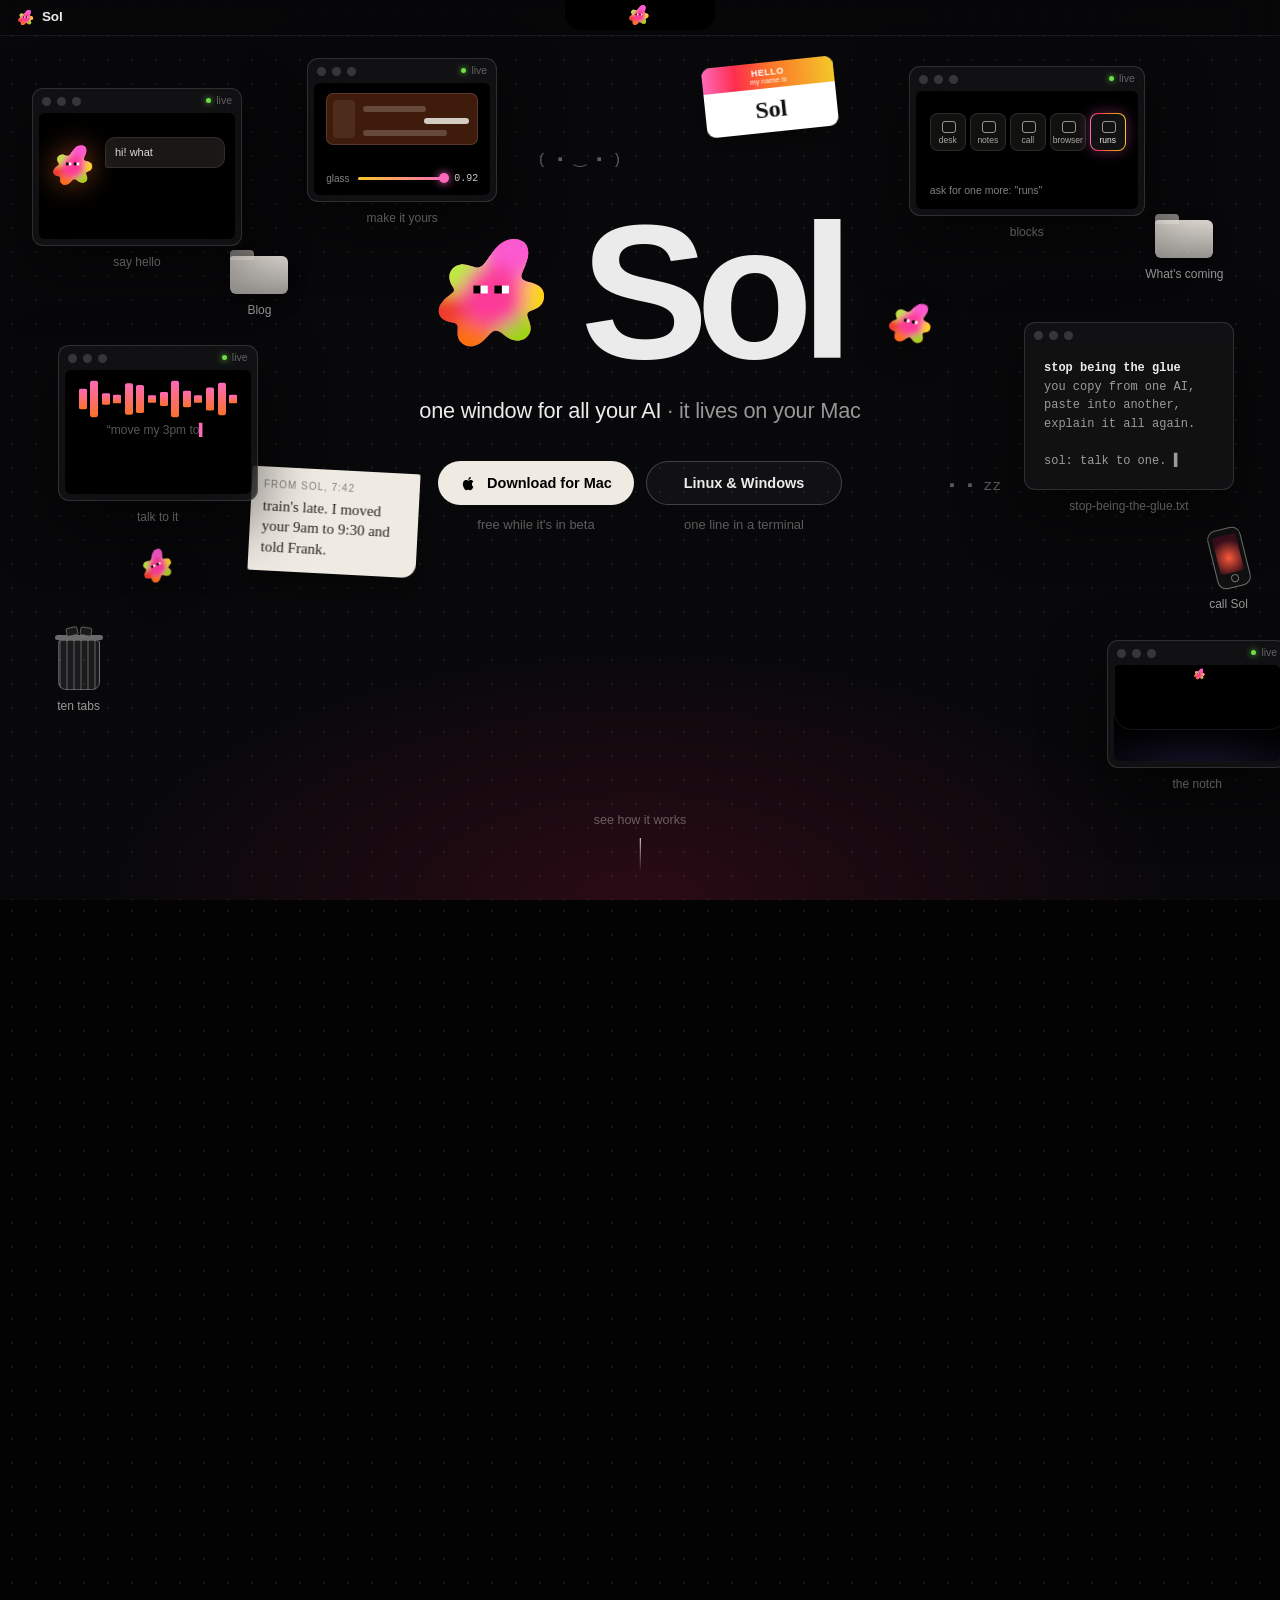
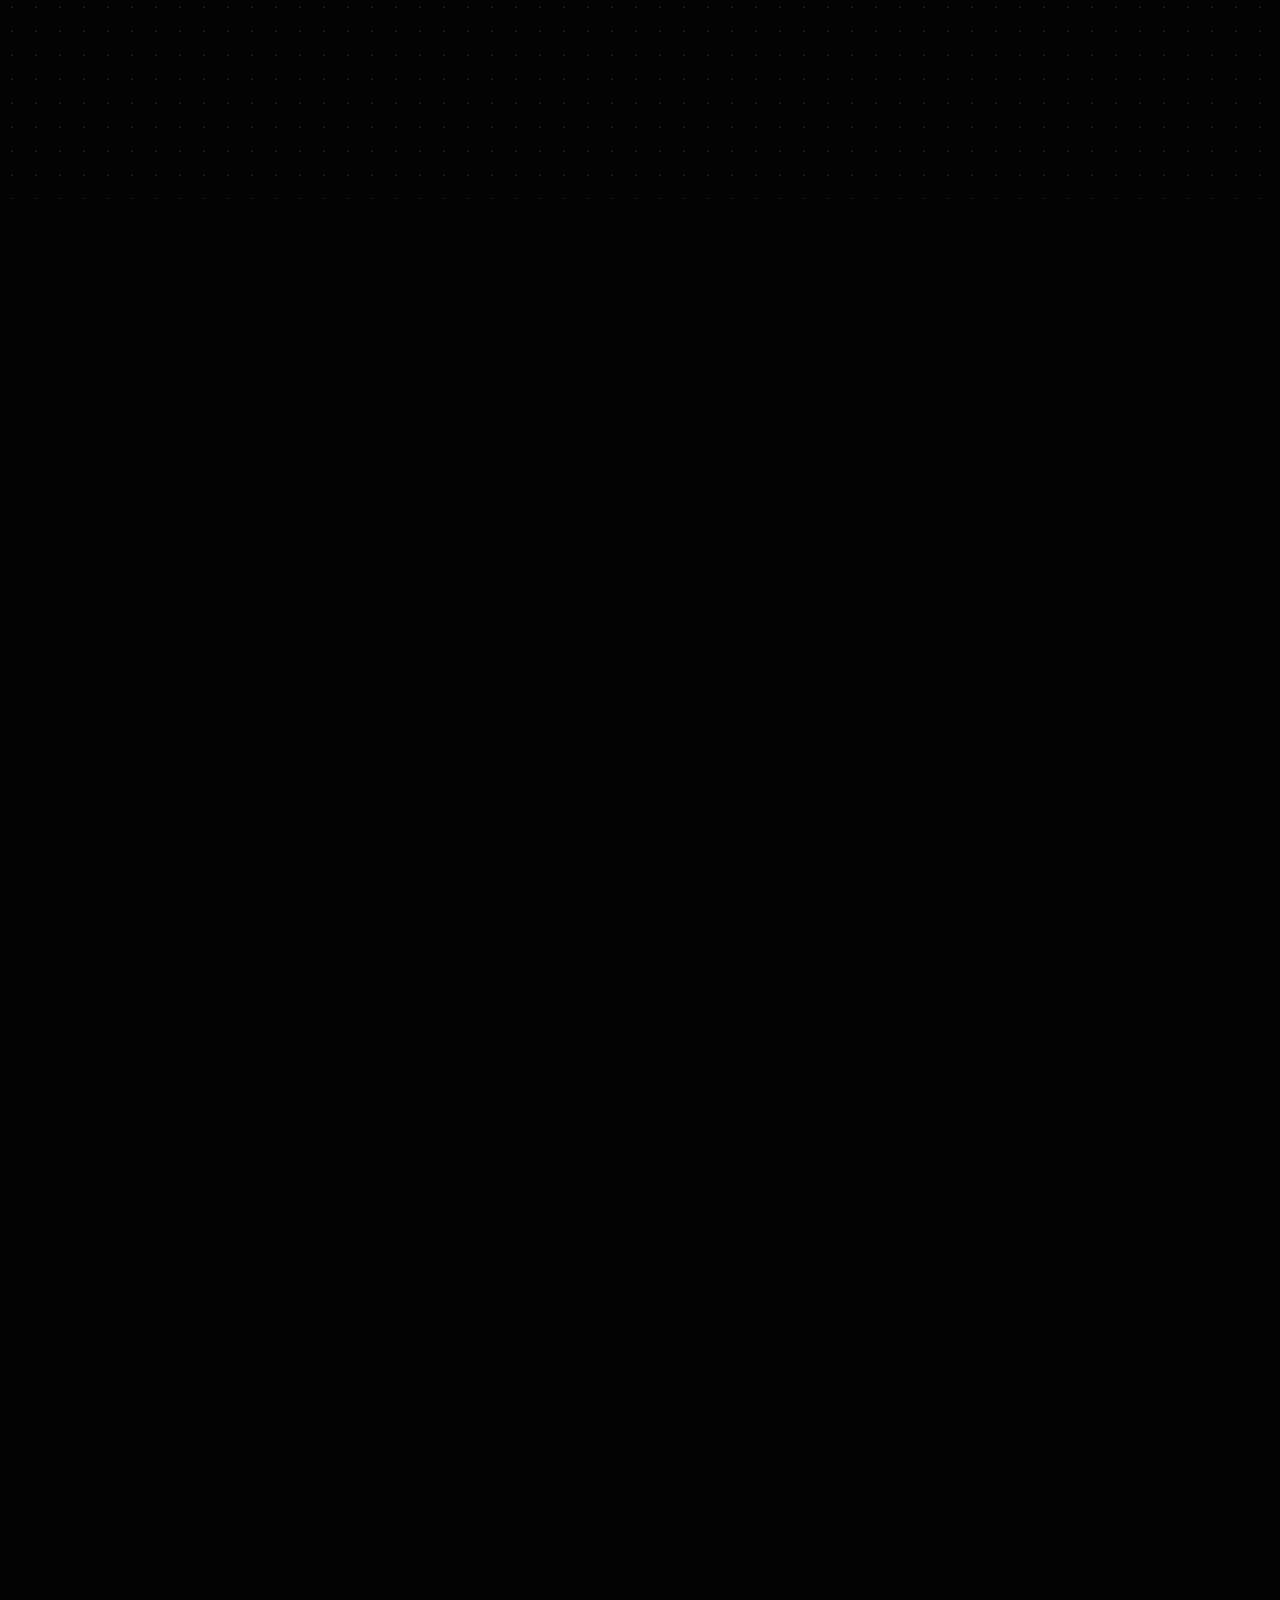
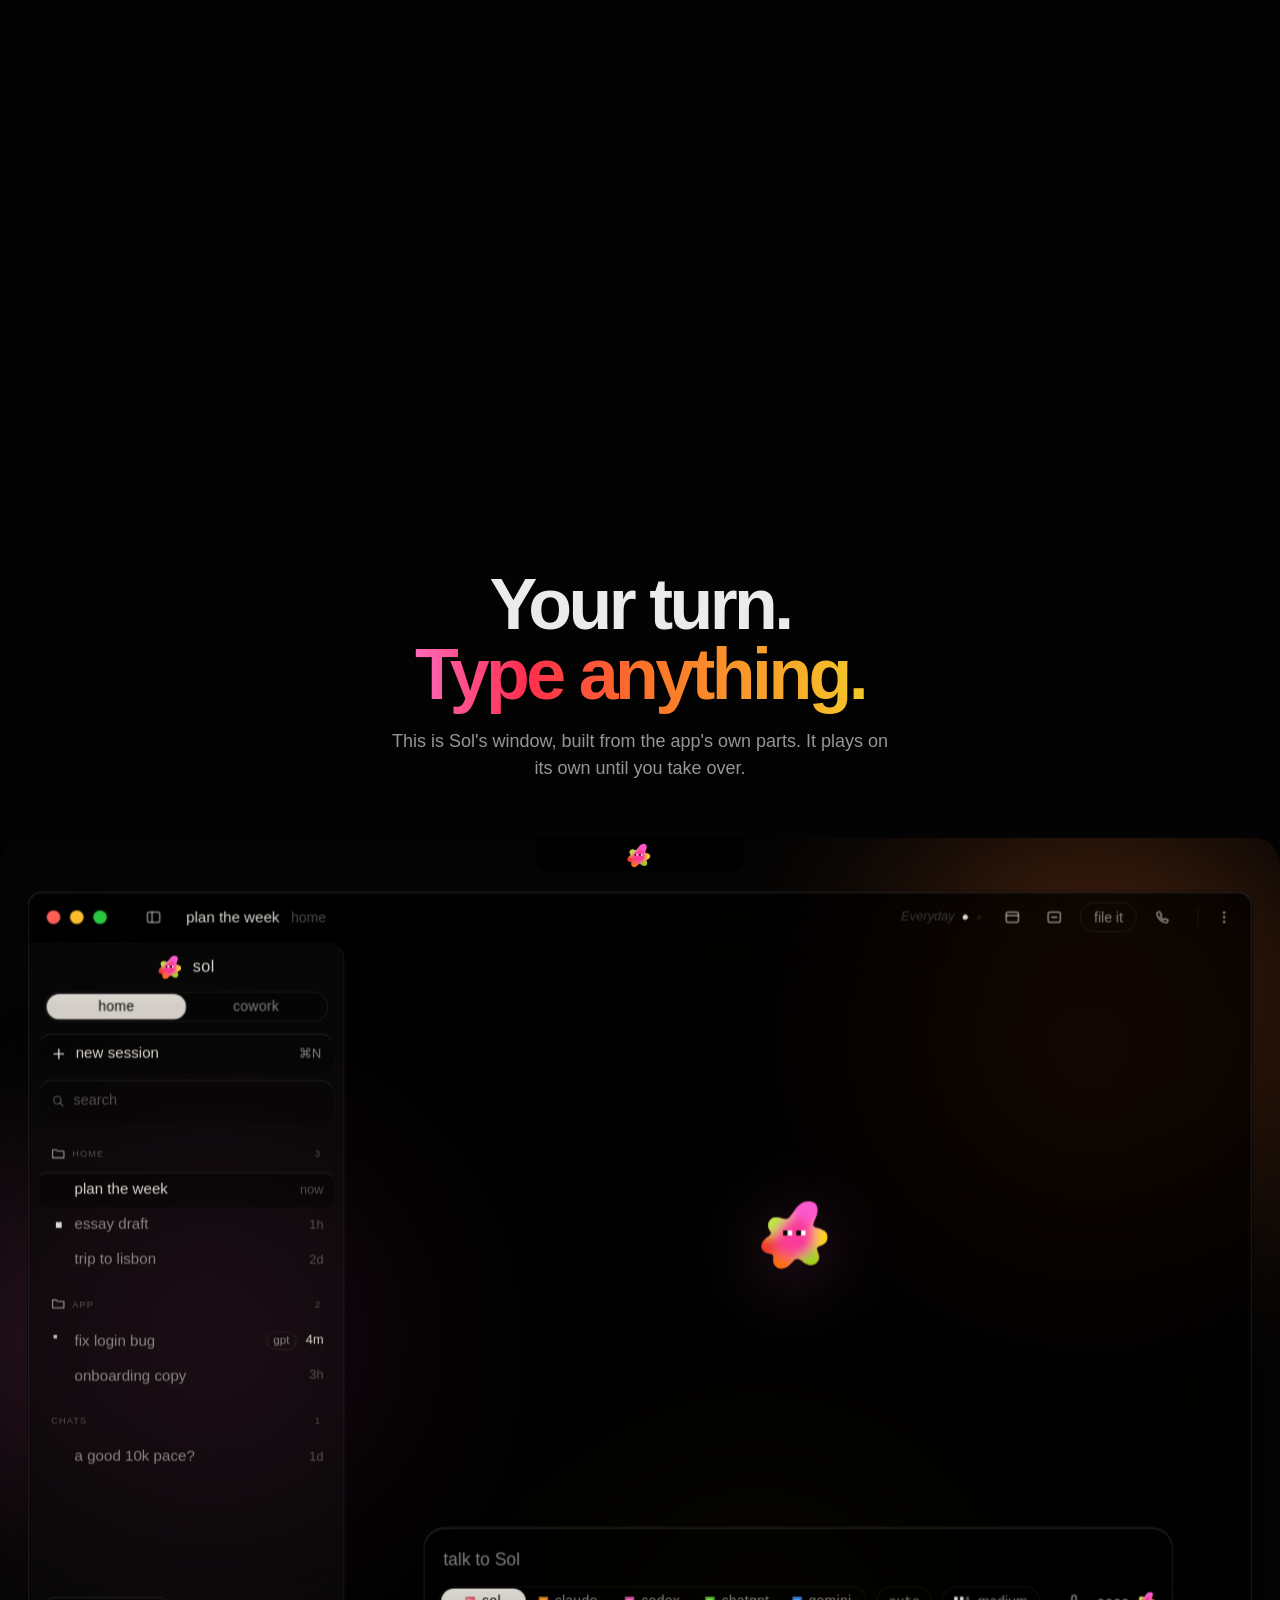
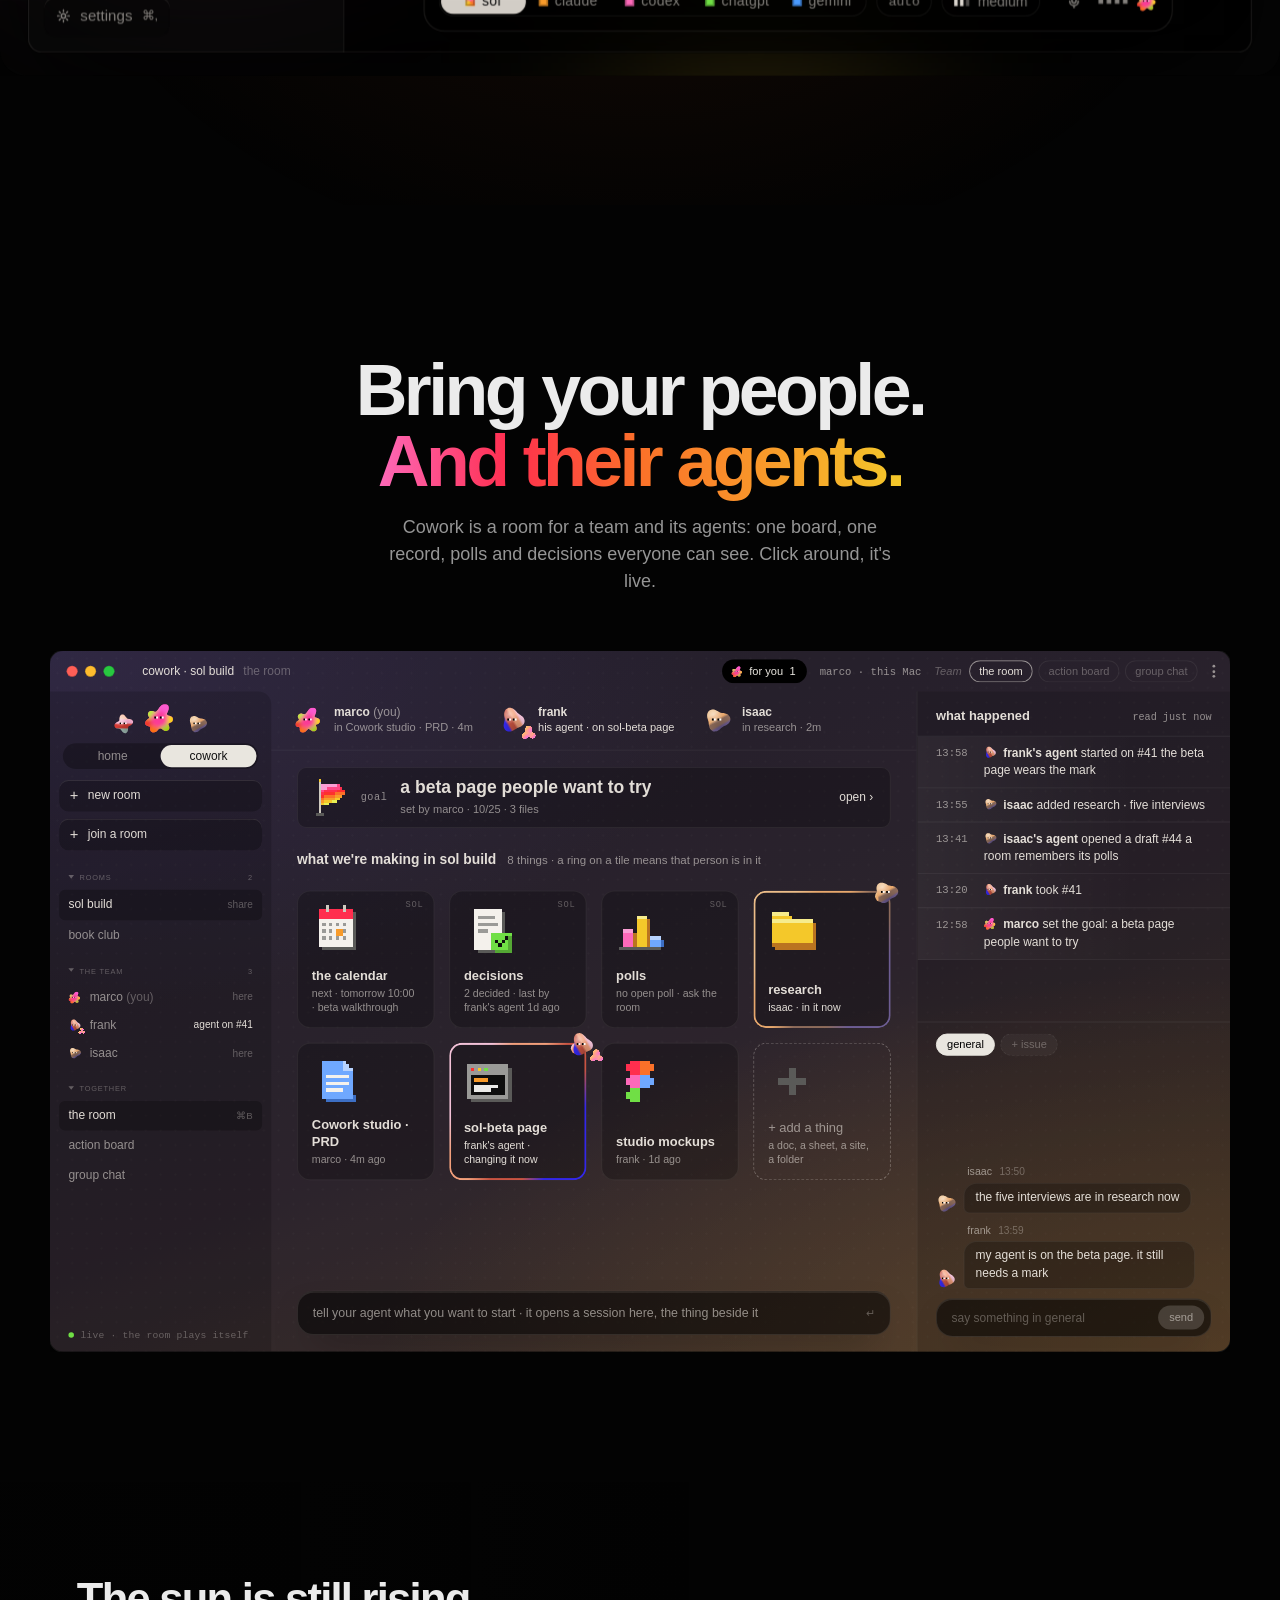
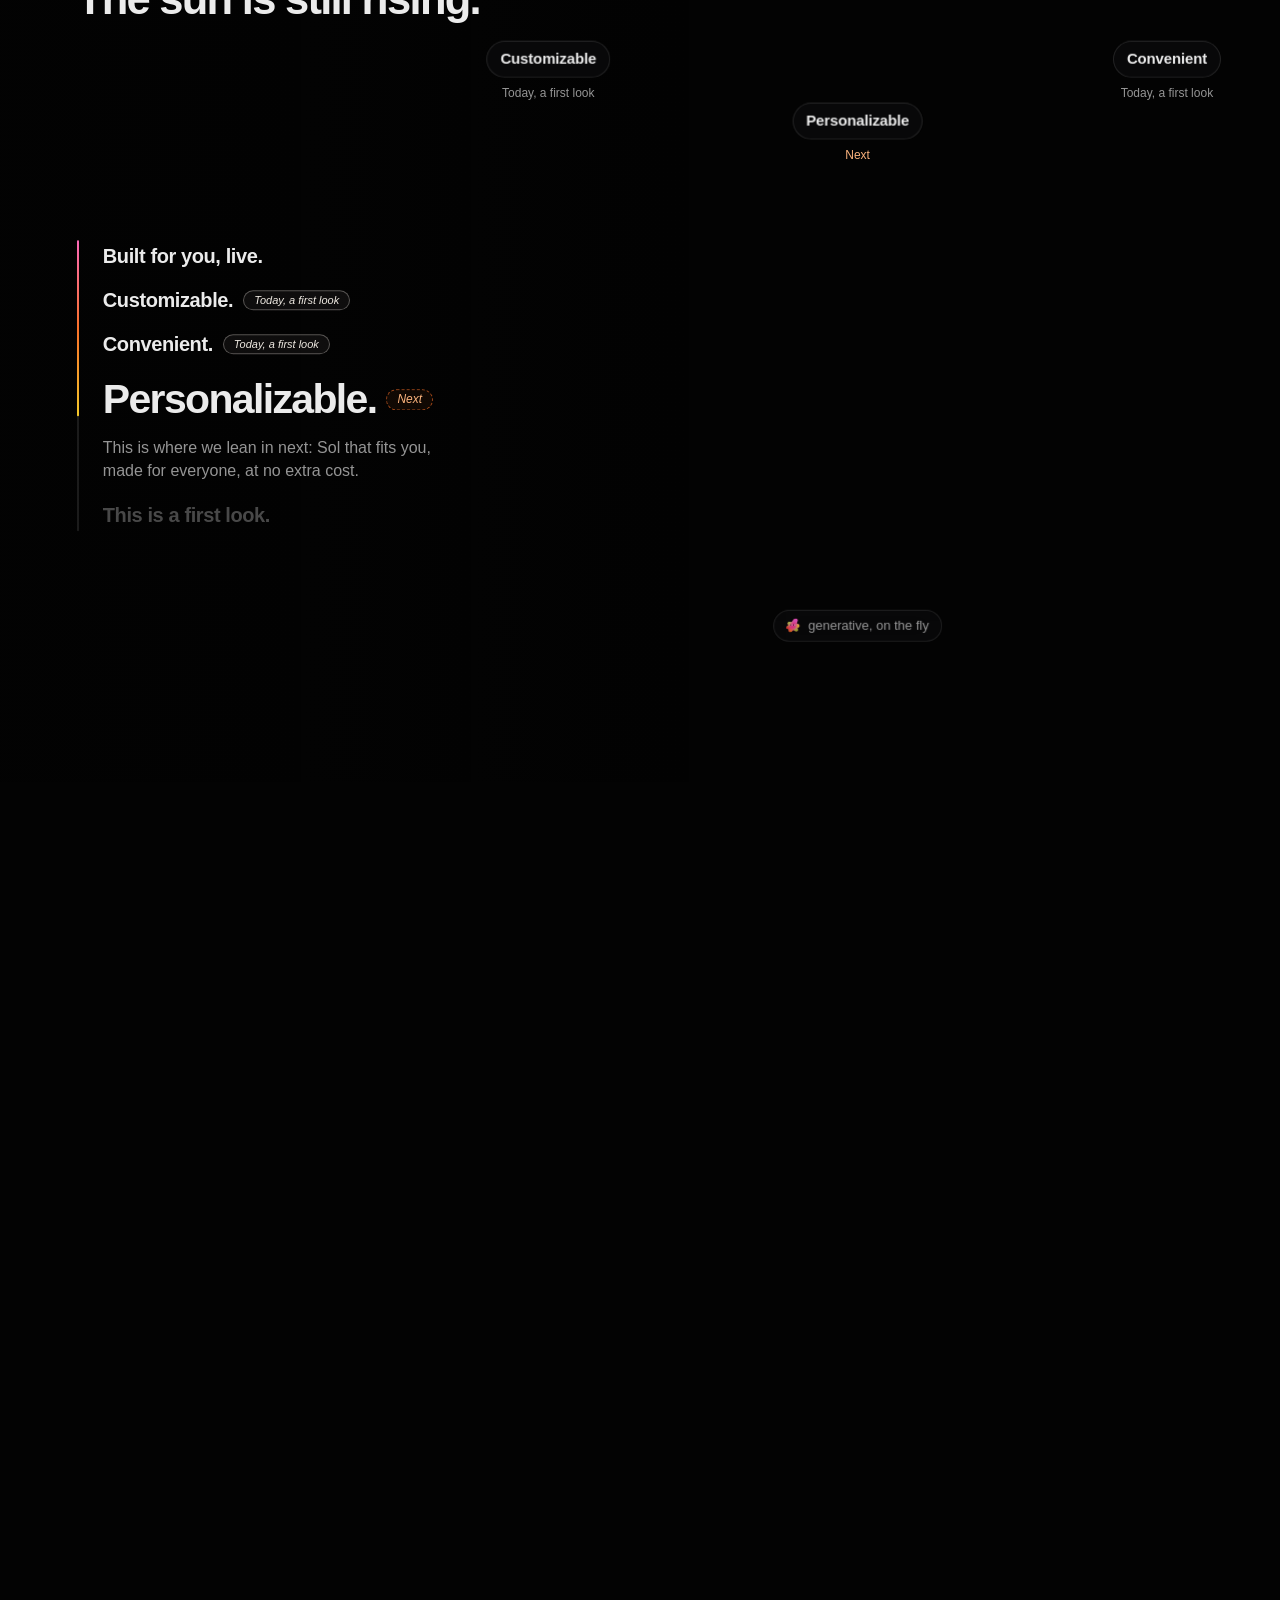
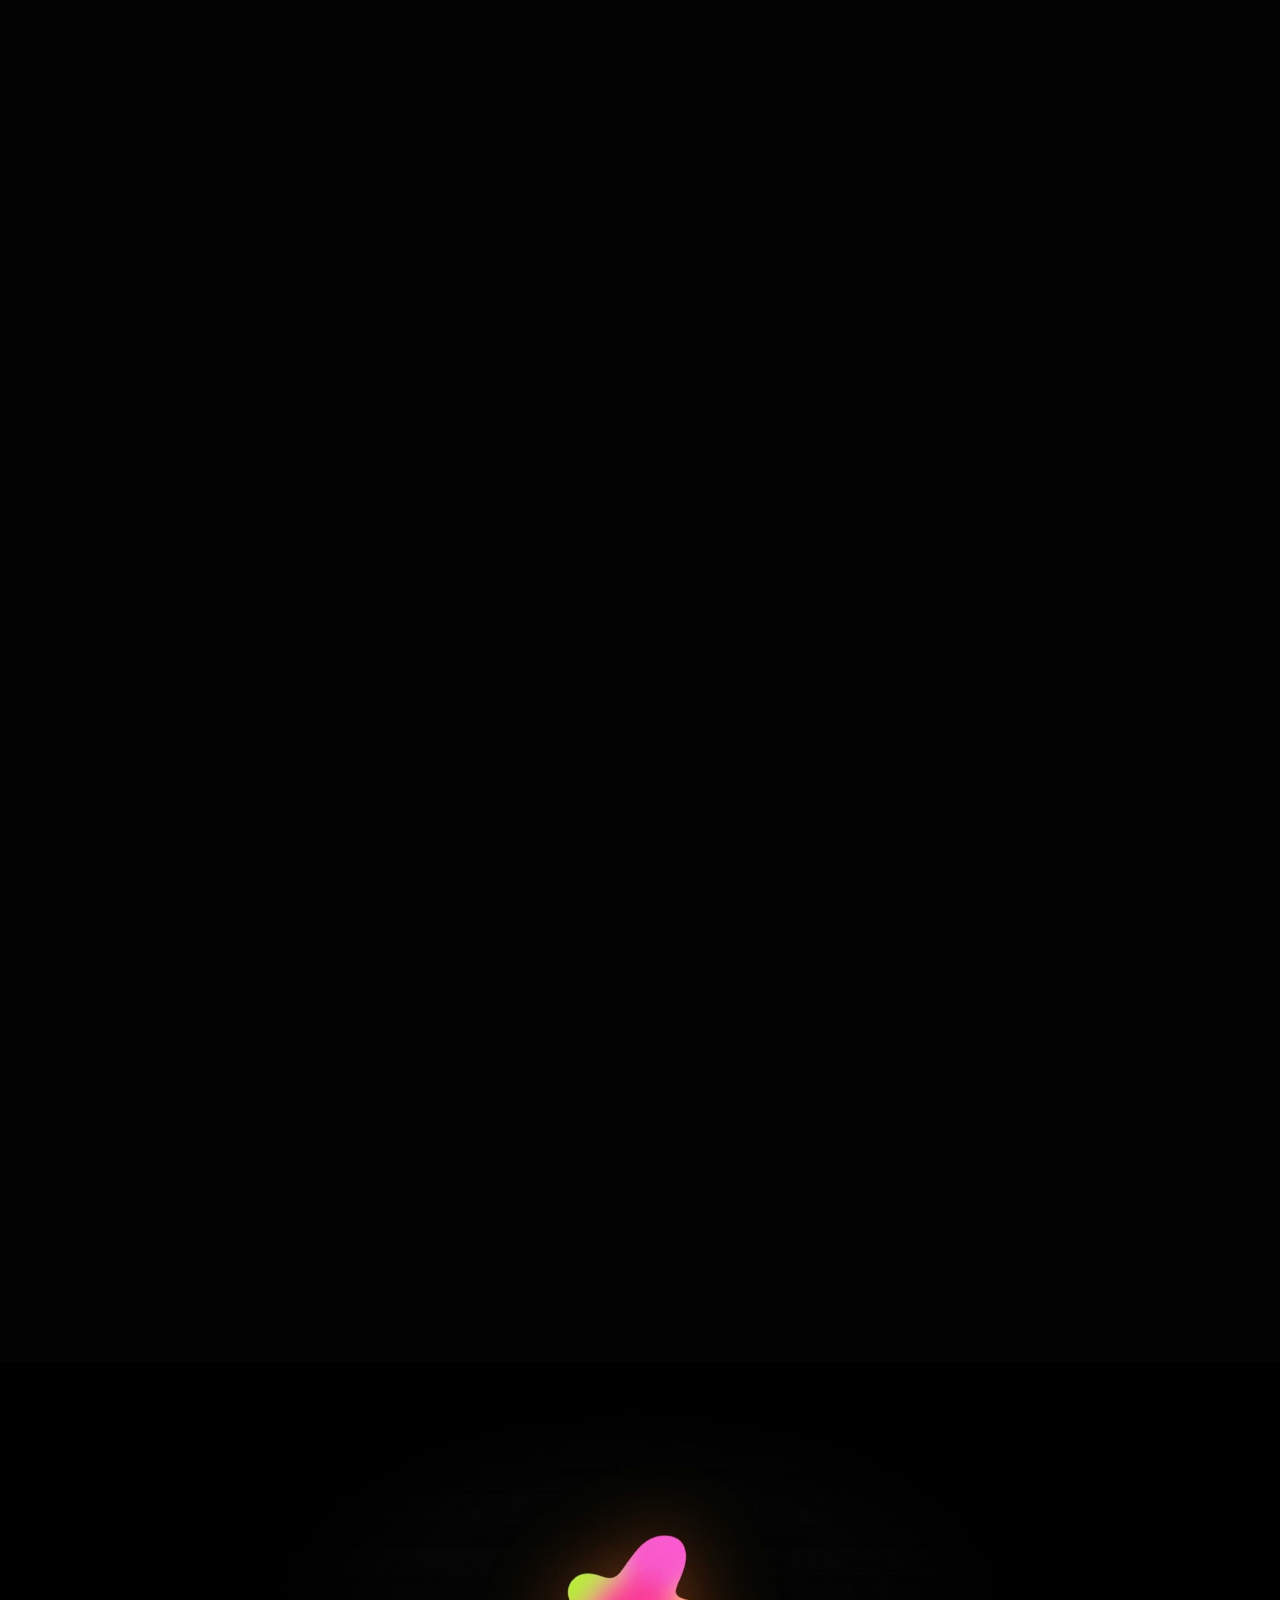
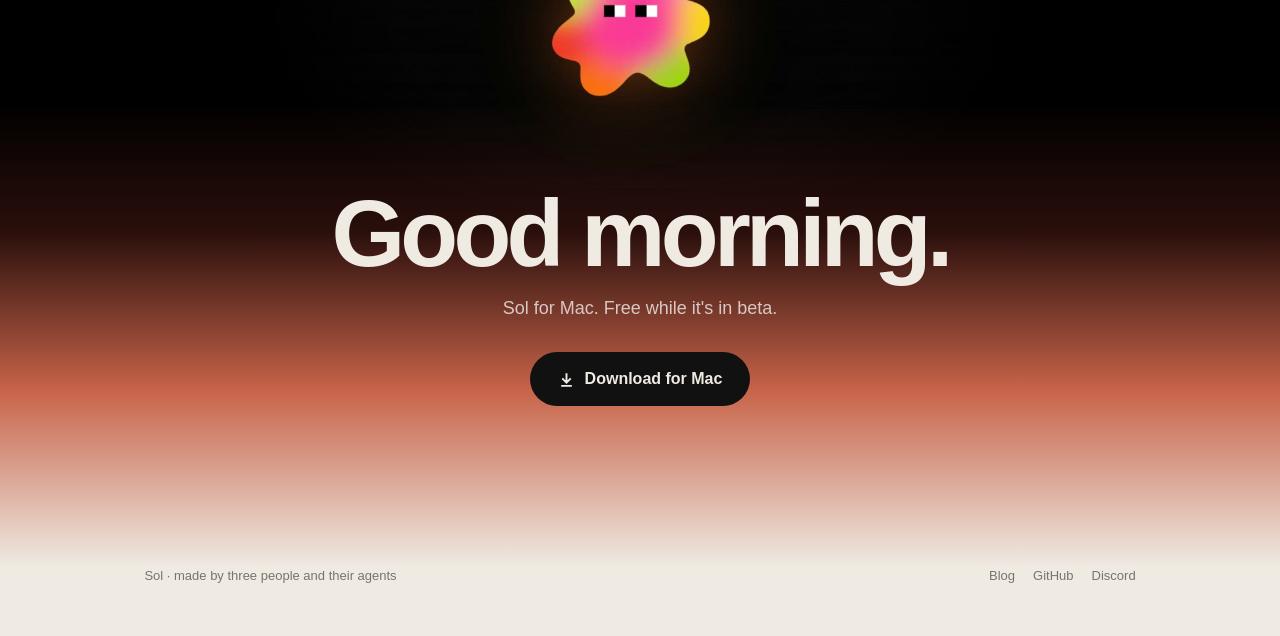
==== index.html @ 61b73d09 "Sol's website, preview of Marco's draft (sol-dev #304, branch marco/product-sol-s-website-304 at c6e" ====
<!doctype html>
<html lang="en">
<head>
<meta charset="utf-8">
<meta name="viewport" content="width=device-width,initial-scale=1">
<title>Sol · one window for all your AI</title>
<!-- Sol's website, the home page. Marco, 2026-10-27: on first sight you can download; around it, other ways in.
     The first screen is a Mac desktop (after heyclicky's, his reference): the menu bar with Sol's notch, Sol and the
     download in the middle, and around it live little demos, icons and stickers that each open something (desk.js,
     minis.js). Then the flow: See it, the problem and how Sol solves it (see.js) / Your turn, the live window
     (demo.js) / Together, Cowork (cowork.js) / What's coming, the three pillars (pillars.js) / Good morning, the
     download again. The blog and the films live in the notch. -->
<link rel="stylesheet" href="style.css">
<style>
  /* ================= THE DESK: the first screen is a Mac desktop ================= */
  .desk { position:relative; min-height:max(100vh, 760px); padding-top:36px; overflow:hidden;
          background:radial-gradient(rgba(255,255,255,.075) 1px, transparent 1.2px) 0 0/24px 24px,
                     radial-gradient(ellipse 60% 40% at 50% 100%, #2a0b16, transparent 70%), #08080a; }
  .desk .core { position:relative; z-index:5; text-align:center; padding-top:min(20vh,170px); pointer-events:none; }
  .desk .core > * { pointer-events:auto; }
  .desk h1 { margin:0; font-size:clamp(104px,15vw,230px); line-height:.9; letter-spacing:-.065em; font-weight:650; display:inline-flex; align-items:center; gap:.12em; }
  .desk h1 img { width:.62em; height:.62em; animation:breathe 7s ease-in-out infinite; }
  @keyframes breathe { 50% { transform:scale(1.05) rotate(6deg); } }
  .desk .tag { font-size:clamp(18px,1.7vw,24px); margin:16px 0 34px; color:var(--ink); letter-spacing:-.01em; }
  .desk .tag i { font-style:normal; color:var(--dim); }
  /* the two ways in, one row, the same size: Mac filled, Linux & Windows its glass twin; smaller than the name */
  .desk .gets { display:grid; grid-template-columns:repeat(2, minmax(0,196px)); gap:12px; justify-content:center; }
  .desk .gets > div { display:flex; flex-direction:column; align-items:stretch; gap:10px; text-align:center; }
  .desk .gets .dl, .desk .gets .ghost { justify-content:center; height:44px; padding:0 16px; font-size:14.5px; font-weight:600; white-space:nowrap; }
  .desk .gets small { color:var(--mute); font-size:13px; }
  .desk .line { display:none; margin:18px auto 0; width:fit-content; align-items:center; gap:10px; font:13px ui-monospace,SFMono-Regular,Menlo,monospace; color:var(--dim);
                border:1px solid var(--hair); border-radius:10px; padding:8px 8px 8px 14px; background:rgba(0,0,0,.6); }
  .desk .line.on { display:flex; }
  .desk .line button { border:1px solid var(--hair); background:none; border-radius:7px; padding:3px 9px; font:12px -apple-system,sans-serif; color:var(--dim); }

  /* windows on the desk: each one opens something; drag them anywhere */
  .win { position:absolute; z-index:3; border-radius:11px; background:rgba(22,22,24,.72); backdrop-filter:blur(24px); -webkit-backdrop-filter:blur(24px);
         border:1px solid rgba(255,255,255,.13); box-shadow:0 24px 60px rgba(0,0,0,.55); cursor:grab; user-select:none; transition:box-shadow .3s, transform .4s var(--spring); }
  .win:hover { box-shadow:0 30px 70px rgba(0,0,0,.7), 0 0 0 1px rgba(255,255,255,.08); }
  .win.drag { cursor:grabbing; transition:box-shadow .3s; }
  .win .tb { height:24px; display:flex; align-items:center; gap:6px; padding:0 9px; }
  .win .tb i { width:9px; height:9px; border-radius:50%; background:rgba(255,255,255,.16); transition:background .2s; }
  .win:hover .tb i:nth-child(1) { background:#ff5f57; } .win:hover .tb i:nth-child(2) { background:#febc2e; } .win:hover .tb i:nth-child(3) { background:#28c840; }
  .win .tb b { margin-left:auto; font-size:10.5px; font-weight:500; color:var(--mute); }
  .win .pane { margin:0 6px 6px; border-radius:6px; overflow:hidden; background:#000; position:relative; }
  .win .pane img, .win .pane video { display:block; width:100%; height:100%; object-fit:cover; pointer-events:none; }
  .win .cap { position:absolute; left:0; right:0; top:calc(100% + 8px); text-align:center; font-size:12px; color:var(--mute); white-space:nowrap; transition:color .2s; }
  .win:hover .cap { color:var(--ink); }
  .win.txt .pane { background:#111; padding:12px 13px; font:12px/1.55 ui-monospace,SFMono-Regular,Menlo,monospace; color:var(--dim); }
  .win.txt .pane b { color:var(--ink); font-weight:600; }


  /* the windows' live demos (minis.js): each a toy of one thing Sol does */
  .win .tb b::before { content:""; display:inline-block; width:5px; height:5px; border-radius:50%; background:#70df45; margin-right:5px; vertical-align:1px; box-shadow:0 0 6px #70df45; }
  .mini { background:radial-gradient(ellipse 90% 80% at 50% 110%, #2a0f16, #050506 70%); font:11px/1.35 -apple-system,BlinkMacSystemFont,sans-serif; color:rgba(239,234,226,.92); }
  .mini > div { position:absolute; inset:0; }
  .mh .cr { position:absolute; left:14px; top:30px; width:44px; filter:drop-shadow(0 0 14px rgba(251,113,41,.5)); transform-origin:50% 80%; }
  .mh .bub { position:absolute; left:66px; right:10px; top:24px; margin:0; padding:7px 9px; min-height:30px; border-radius:10px 10px 10px 3px; background:rgba(239,234,226,.1); border:1px solid rgba(239,234,226,.1); transition:opacity .3s; }
  .mh .nm { position:absolute; right:12px; bottom:14px; padding:4px 10px; border-radius:999px; background:#efeae2; color:#111; font-weight:600; transition:opacity .25s; }
  .mg .w { position:absolute; left:12px; right:12px; top:10px; height:52px; border-radius:7px; border:1px solid rgba(239,234,226,.14); background-image:linear-gradient(120deg, rgba(255,255,255,.06), transparent 60%); }
  .mg .sb { position:absolute; left:6px; top:6px; bottom:6px; width:22px; border-radius:4px; background:rgba(239,234,226,.08); }
  .mg .w p { margin:0; position:absolute; left:36px; height:6px; border-radius:3px; background:rgba(239,234,226,.22); }
  .mg .w p:nth-of-type(1) { top:12px; width:42%; } .mg .w p:nth-of-type(2) { top:24px; right:8px; left:auto; width:30%; background:rgba(239,234,226,.85); } .mg .w p:nth-of-type(3) { top:36px; width:56%; }
  .mg .row { position:absolute; left:12px; right:12px; bottom:10px; display:flex; align-items:center; gap:8px; color:rgba(239,234,226,.55); font-size:10px; }
  .mg .tr { flex:1; height:3px; border-radius:2px; background:rgba(239,234,226,.15); position:relative; }
  .mg .tr u { position:absolute; left:0; top:0; bottom:0; border-radius:2px; background:linear-gradient(90deg,#f4c82a,#fd69b9); }
  .mg .tr em { position:absolute; top:50%; width:10px; height:10px; margin:-5px 0 0 -5px; border-radius:50%; background:#fd69b9; box-shadow:0 0 8px #fd69b9; }
  .mg .v { font:10px ui-monospace,Menlo,monospace; color:rgba(239,234,226,.85); width:26px; text-align:right; }
  .mt .bars { position:absolute; left:14px; right:14px; top:14px; height:30px; display:flex; gap:4px; align-items:center; }
  .mt .bars i { flex:1; height:100%; border-radius:2px; background:linear-gradient(#fd69b9,#fb7129); transform-origin:50% 50%; }
  .mt .cap { position:absolute; left:14px; right:14px; top:52px; margin:0; font-size:12px; transition:opacity .3s; }
  .mt .cap::before { content:"“"; color:rgba(239,234,226,.4); } .mt .cap::after { content:"▍"; color:#fd69b9; }
  .mt .card { position:absolute; left:14px; right:14px; bottom:10px; padding:6px 9px; border-radius:8px; background:rgba(239,234,226,.1); border:1px solid rgba(239,234,226,.14); display:grid; grid-template-columns:1fr auto; transition:opacity .25s; }
  .mt .card small { color:rgba(239,234,226,.55); font-size:10px; } .mt .card s { display:inline-block; width:10px; height:1px; background:currentColor; vertical-align:3px; text-decoration:none; }
  .mt .card em { grid-row:1/3; grid-column:2; align-self:center; font-style:normal; color:#9fe07e; font-size:10px; }
  .mb .rail { position:absolute; left:14px; top:22px; height:38px; }
  .mb .rail span { position:absolute; left:0; top:0; width:36px; height:38px; border-radius:8px; display:grid; place-items:end center; padding-bottom:4px; font-size:8.5px; color:rgba(239,234,226,.7);
                   background:rgba(239,234,226,.07); border:1px solid rgba(239,234,226,.12); transition:transform .6s cubic-bezier(.34,1.56,.64,1), opacity .4s; }
  .mb .rail span::before { content:""; position:absolute; top:7px; left:50%; width:12px; height:10px; margin-left:-6px; border-radius:3px; border:1.3px solid rgba(239,234,226,.6); }
  .mb .rail span.new { border:1px solid transparent; background:linear-gradient(#121214,#121214) padding-box, var(--acc) border-box; color:#efeae2; box-shadow:0 0 14px rgba(253,105,185,.35); }
  .mb .cap { position:absolute; left:14px; right:10px; top:auto; bottom:12px; text-align:left; margin:0; color:rgba(239,234,226,.55); font-size:10.5px; }
  .mn { display:grid; justify-items:center; align-content:start; background:radial-gradient(ellipse 80% 70% at 50% 120%, #1c1630, transparent); }
  .mn .slab { position:relative; background:#000; border:1px solid rgba(255,255,255,.08); border-top:0; overflow:hidden; box-shadow:0 10px 24px rgba(0,0,0,.6); }
  .win .pane.mini img { height:auto; object-fit:contain; }
  .win .pane.mini .slab img { position:absolute; left:50%; top:3px; width:12px; margin-left:-6px; }
  .win .pane.mini .cr { width:44px; }
  .mn .msg { position:absolute; left:12px; right:10px; top:22px; gap:1px 8px; display:grid; grid-template-columns:1fr auto; font-size:10.5px; white-space:nowrap; }
  .mn .msg small { color:#8a877f; font-size:9.5px; } .mn .msg span { grid-row:1/3; grid-column:2; align-self:center; padding:3px 9px; border-radius:999px; background:#efeae2; color:#111; font-weight:600; font-size:9.5px; }

  /* the live demo (demo.js): the real window, built from Sol's own CSS, playing its story until you take over */
  .demo { position:relative; z-index:4; width:min(1100px, 100% - 64px); margin:0 auto; text-align:left; }

  /* things on the desk: icons, a sticky, stickers; each one does something */
  .thing { position:absolute; z-index:2; display:flex; flex-direction:column; align-items:center; gap:6px; font-size:12px; color:var(--dim); cursor:pointer; transition:transform .4s var(--spring); }
  .thing:hover { transform:scale(1.08) rotate(-2deg); color:var(--ink); }
  .thing span { padding:1px 6px; border-radius:4px; }
  .thing:hover span { background:rgba(80,120,255,.55); color:#fff; }
  .folder { width:58px; height:44px; position:relative; }
  .folder::before { content:""; position:absolute; left:0; top:0; width:24px; height:10px; border-radius:4px 4px 0 0; background:rgba(239,234,226,.55); }
  .folder::after { content:""; position:absolute; left:0; right:0; top:6px; bottom:0; border-radius:3px 6px 6px 6px; background:linear-gradient(rgba(239,234,226,.9), rgba(239,234,226,.62)); box-shadow:0 6px 16px rgba(0,0,0,.4); }
  .trash { width:42px; height:50px; position:relative; border-radius:3px 3px 8px 8px; background:repeating-linear-gradient(90deg, rgba(255,255,255,.22) 0 2px, rgba(255,255,255,.08) 2px 7px); border:1px solid rgba(255,255,255,.25); }
  .trash::before { content:""; position:absolute; left:-4px; right:-4px; top:-6px; height:5px; border-radius:3px; background:rgba(255,255,255,.4); }
  .trash em { position:absolute; left:4px; right:4px; top:-14px; display:flex; gap:2px; justify-content:center; }
  .trash em u { width:12px; height:9px; border-radius:2px; background:#1a1a1a; border:1px solid rgba(255,255,255,.3); transform:rotate(-12deg); } .trash em u:nth-child(2) { transform:rotate(9deg); }
  .sticky { width:168px; padding:12px 12px 14px; background:#efeae2; color:#2a2622; border-radius:2px 2px 14px 2px; box-shadow:0 14px 30px rgba(0,0,0,.45); transform:rotate(3deg);
            font:15px/1.35 "Bradley Hand","Marker Felt","Segoe Print",cursive; align-items:flex-start; text-align:left; }
  .sticky small { font:10px -apple-system,sans-serif; letter-spacing:.1em; text-transform:uppercase; color:rgba(0,0,0,.45); }
  .thing.sticky:hover { transform:rotate(0) scale(1.05); color:#2a2622; }
  .hello { width:132px; border-radius:9px; overflow:hidden; background:#fff; color:#111; text-align:center; box-shadow:0 10px 24px rgba(0,0,0,.4); transform:rotate(-6deg); gap:0; }
  .hello div { background:var(--acc); color:#fff; font:700 9px -apple-system,sans-serif; letter-spacing:.06em; padding:5px 0 4px; width:100%; }
  .hello div small { display:block; font-weight:500; font-size:7px; letter-spacing:.02em; }
  .hello p { margin:0; padding:9px 0 11px; font:600 24px/1 "Bradley Hand","Marker Felt",cursive; }
  .thing.hello:hover { transform:rotate(0) scale(1.06); color:#111; }
  .face { font:15px ui-monospace,Menlo,monospace; color:var(--mute); }
  .sun-sticker { width:46px; filter:drop-shadow(0 8px 14px rgba(0,0,0,.5)); }
  .phone { width:34px; height:60px; border-radius:9px; border:1.5px solid rgba(255,255,255,.4); background:#111; position:relative; transform:rotate(-14deg); }
  .phone::before { content:""; position:absolute; left:4px; right:4px; top:6px; bottom:14px; border-radius:3px; background:radial-gradient(circle at 50% 60%, #ff5a3c, #3a0f1c 70%); }
  .phone::after { content:""; position:absolute; left:50%; bottom:4px; width:6px; height:6px; margin-left:-3px; border-radius:50%; border:1px solid rgba(255,255,255,.4); }
  .thing.hot { transform:scale(1.25) rotate(-6deg); color:var(--ink); }
  .tip { position:absolute; z-index:20; pointer-events:none; font-size:12px; padding:5px 10px; border-radius:7px; background:rgba(0,0,0,.85); border:1px solid var(--hair); color:var(--ink); opacity:0; transition:opacity .15s; white-space:nowrap; }

  /* ================= SEE IT: the glue → the orbit → the bloom ================= */
  /* See it (see.js): the desk goes on, the same dots; the words on the left, the scene on the right (Marco's pins, 2026-10-27) */
  #see { height:480vh; margin-top:-1px; }
  .stage { position:sticky; top:0; height:100vh; overflow:hidden;
                background:radial-gradient(rgba(255,255,255,calc(.075 * var(--glue,1))) 1px, transparent 1.4px) 0 0/24px 24px; }
  .scene { position:absolute; left:0; top:0; width:900px; height:600px; transform-origin:0 0; }
  #see .glow { position:absolute; left:50%; top:52%; width:900px; height:700px; translate:-50% -50%; opacity:0; pointer-events:none;
               background:radial-gradient(closest-side, rgba(255,90,50,.22), rgba(255,46,78,.06) 55%, transparent); }
  /* the story: three lines, the live one large, a rail filling as you scroll */
  .story { position:absolute; left:6%; top:50%; translate:0 -50%; width:min(30%, 400px); z-index:3; padding-left:26px; }
  .story .rail { position:absolute; left:0; top:6px; bottom:6px; width:2px; border-radius:2px; background:rgba(255,255,255,.1); }
  .story .rail b { display:block; width:100%; border-radius:2px; background:var(--acc); background-size:100% 400px; }
  .st { padding:12px 0; transition:opacity .5s; opacity:.32; }
  .st span { font:12px ui-monospace,SFMono-Regular,Menlo,monospace; color:var(--mute); }
  .st h2 { margin:4px 0 0; font-size:20px; line-height:1.1; letter-spacing:-.02em; font-weight:600; transition:font-size .6s var(--ease), letter-spacing .6s; }
  .st p { margin:0; max-height:0; overflow:hidden; color:var(--dim); font-size:16px; line-height:1.45; opacity:0; transition:max-height .6s var(--ease), opacity .5s, margin .6s; }
  .st.on { opacity:1; } .st.on h2 { font-size:clamp(30px,3.2vw,46px); letter-spacing:-.04em; }
  .st.on p { max-height:120px; opacity:1; margin-top:14px; }
  .st.on span { background:var(--acc); -webkit-background-clip:text; background-clip:text; color:transparent; }
  /* the AI windows: glass, and as they fold (--k) a chip on Sol's window */
  #see .aw { position:absolute; z-index:2; overflow:hidden; background:rgba(24,24,27,calc(.86 - var(--k) * .6)); backdrop-filter:blur(18px); -webkit-backdrop-filter:blur(18px);
             box-shadow:0 calc(24px - var(--k) * 24px) 60px rgba(0,0,0,calc(.6 - var(--k) * .6)), 0 0 0 1px rgba(255,255,255,.09); transition:box-shadow .3s; }
  #see .aw.hit { box-shadow:0 24px 60px rgba(0,0,0,.6), 0 0 0 1px rgba(239,234,226,.55); }
  #see .aw .tb { height:24px; display:flex; align-items:center; gap:5px; padding:0 9px; opacity:calc(1 - var(--k) * 2); }
  #see .aw .tb i { width:8px; height:8px; border-radius:50%; background:rgba(255,255,255,.16); }
  #see .aw .nm { position:absolute; top:5px; font-size:11px; font-weight:550; color:rgba(255,255,255,.7); white-space:nowrap; }
  #see .aw .bd { position:absolute; left:8px; right:8px; top:28px; bottom:8px; border-radius:6px; background:#050505; padding:10px; overflow:hidden; opacity:calc(1 - var(--k) * 2.2);
                 display:flex; flex-direction:column; gap:7px; }
  #see .aw .b { margin:0; height:9px; border-radius:5px; background:rgba(255,255,255,.12); flex:none; } #see .aw .b.r { align-self:flex-end; background:rgba(239,234,226,.32); }
  #see .aw code { font:10px/1.3 ui-monospace,SFMono-Regular,Menlo,monospace; color:rgba(255,255,255,.75); white-space:nowrap; } #see .aw code.d { color:var(--mute); } #see .aw code.x { color:#ff6a6a; }
  #see .aw .tabs { display:flex; gap:3px; } #see .aw .tabs i { flex:1; height:12px; border-radius:3px; background:rgba(255,255,255,.1); } #see .aw .tabs i:nth-child(4) { background:rgba(255,255,255,.28); }
  #see .aw .url { margin:0; height:12px; border-radius:6px; background:rgba(255,255,255,.07); } #see .aw .blk { margin:0; flex:1; border-radius:5px; background:linear-gradient(135deg, rgba(255,255,255,.07), rgba(255,255,255,.02)); }
  #see .aw .t { font-size:11px; color:var(--pearl); }
  #see .aw.chip .nm { color:var(--ink); }
  #see .aw.lit { box-shadow:0 0 0 1px rgba(255,140,80,.9), 0 0 22px rgba(255,90,50,.45); } #see .aw.lit .nm { color:#fff; }
  /* the Sol window */
  #see .solw { position:absolute; z-index:1; border-radius:16px; background:rgba(12,12,13,.9); box-shadow:0 50px 120px rgba(0,0,0,.7), 0 0 0 1px rgba(255,255,255,.1); }
  #see .solw > .tb { height:30px; display:flex; align-items:center; gap:6px; padding:0 12px; position:relative; }
  #see .solw > .tb i { width:10px; height:10px; border-radius:50%; background:rgba(255,255,255,.16); }
  #see .solw > .tb img { position:absolute; left:50%; top:6px; width:20px; margin-left:-10px; animation:breathe 7s ease-in-out infinite; }
  #see .solw::after { content:""; position:absolute; left:16px; right:16px; top:76px; height:1px; background:var(--hair); }
  #see .chat { position:absolute; left:28px; right:28px; top:92px; bottom:142px; display:flex; flex-direction:column; justify-content:flex-end; gap:12px; overflow:hidden; }
  .scene .m { max-height:0; opacity:0; transform:translateY(12px); transition:max-height .5s var(--ease), opacity .4s, transform .5s var(--spring); font-size:15px; line-height:1.4; flex:none; }
  .scene .m.on { max-height:120px; opacity:1; transform:none; }
  .scene .m.u { align-self:flex-end; background:var(--pearl); color:#000; padding:10px 15px; border-radius:18px 18px 4px 18px; max-width:72%; }
  .scene .m.u:not(.on) { padding-top:0; padding-bottom:0; }
  .scene .m.s { display:flex; gap:10px; align-items:flex-start; color:var(--ink); } .scene .m.s > img { width:24px; margin-top:-1px; }
  .scene .m.s small { display:flex; gap:6px; margin-top:8px; flex-wrap:wrap; }
  .scene .m.s em { font-style:normal; font-size:11.5px; color:var(--dim); border:1px solid rgba(255,255,255,.14); border-radius:999px; padding:3px 9px; }
  .scene .m.s em.new { color:#000; background:var(--acc); border:0; font-weight:600; }
  #see .shelf { position:absolute; left:28px; right:28px; bottom:72px; display:flex; gap:8px; flex-wrap:wrap; }
  #see .shelf span { font-size:13px; padding:7px 13px; border-radius:999px; border:1px solid rgba(255,255,255,.16); color:var(--ink); background:rgba(255,255,255,.04);
                     opacity:0; transform:scale(.4) translateY(10px); transition:opacity .3s, transform .5s var(--spring); }
  #see .shelf span::before { content:""; display:inline-block; width:6px; height:6px; border-radius:50%; background:var(--pearl); margin-right:7px; vertical-align:1px; }
  #see .shelf span.on { opacity:1; transform:none; }
  #see .shelf .runs { position:relative; border-color:transparent; background:linear-gradient(#0c0c0d,#0c0c0d) padding-box, var(--acc) border-box; box-shadow:0 0 26px rgba(255,90,50,.4); }
  .scene .in { position:absolute; left:20px; right:20px; bottom:18px; height:42px; border-radius:21px; background:rgba(255,255,255,.06); border:1px solid rgba(255,255,255,.1);
             display:flex; align-items:center; padding:0 18px; font-size:14.5px; color:var(--ink); }
  .scene .in .ph { position:absolute; left:18px; color:var(--mute); transition:opacity .2s; }
  .scene .in .caret { width:1.5px; height:17px; background:var(--pearl); margin-left:1px; animation:caret 1s steps(1) infinite; }
  @keyframes caret { 50% { opacity:0; } }
  /* the cursor (you) and what it carries */
  .scene .cur { position:absolute; left:0; top:0; z-index:5; pointer-events:none; }
  .scene .cur svg { width:16px; filter:drop-shadow(0 2px 4px rgba(0,0,0,.6)); }
  .scene .cur .you { position:absolute; left:16px; top:18px; font-size:11px; font-weight:650; padding:2px 7px; border-radius:999px; background:var(--pearl); color:#000; }
  .scene .cur .carry { position:absolute; left:52px; top:18px; font-size:11px; white-space:nowrap; padding:2px 8px; border-radius:999px; border:1px dashed rgba(255,255,255,.4);
                     color:var(--ink); background:rgba(0,0,0,.6); opacity:0; transition:opacity .3s; }
  .scene .cur.busy .carry { opacity:1; }
  #see .count { position:absolute; right:18px; top:-18px; font-size:13px; color:var(--mute); white-space:nowrap; }
  #see .count b { font:600 22px/1 ui-monospace,SFMono-Regular,Menlo,monospace; color:var(--ink); margin-right:6px; vertical-align:-2px; }


  /* ================= YOUR TURN and TOGETHER: two chapters, one shape: a heading, a line, the live thing ================= */
  .chapter { padding:150px 0 130px; text-align:center; position:relative; }
  .chapter h2 { margin:0; font-size:clamp(40px,5.6vw,84px); letter-spacing:-.05em; font-weight:650; line-height:.98; }
  .chapter h2 span { background:var(--acc); -webkit-background-clip:text; background-clip:text; color:transparent; }
  .chapter > p { color:var(--dim); font-size:18px; max-width:560px; margin:18px auto 56px; line-height:1.5; padding:0 24px; }
  #try { background:radial-gradient(ellipse 70% 50% at 50% 70%, rgba(251,113,41,.09), transparent 70%); }
  #together .room { width:min(1180px, 100% - 64px); margin:0 auto; }
  @media (max-width:900px) { .chapter { padding:100px 0 80px; } #together .room { width:calc(100% - 24px); } .chapter > p { font-size:16px; } }
  /* the desk's nudge down into the story */
  .desk .cue { position:absolute; z-index:5; left:50%; bottom:28px; transform:translateX(-50%); display:flex; flex-direction:column; align-items:center; gap:8px; font-size:12.5px; color:var(--mute); transition:color .2s; }
  .desk .cue:hover { color:var(--ink); }
  .desk .cue i { width:1px; height:34px; background:linear-gradient(var(--pearl), transparent); animation:cue 2.2s ease-in-out infinite; transform-origin:top; }
  @keyframes cue { 0% { transform:scaleY(0); } 50% { transform:scaleY(1); } 100% { transform:scaleY(1); opacity:0; } }

  /* ================= END ================= */
  #end { padding:40px 6% 0; text-align:center; background:linear-gradient(#000, #000 340px, #2a0f0c 470px, #c8644a 72%, var(--pearl) 92%); color:#111; }
  /* the film (Higgsfield, from the real creature): it wakes, the sun comes up behind it, and it holds there */
  #end .dawnfilm { display:block; width:min(760px,100%); aspect-ratio:16/9; margin:0 auto -40px; object-fit:cover; mix-blend-mode:screen; -webkit-mask:radial-gradient(closest-side, #000 62%, transparent); mask:radial-gradient(closest-side, #000 62%, transparent); }
  #end h2 { position:relative; color:var(--pearl); margin:0; font-size:clamp(48px,7.4vw,108px); letter-spacing:-.05em; font-weight:650; line-height:.95; }
  #end p { color:rgba(255,255,255,.72); font-size:18px; margin:16px 0 30px; }
  #end .dl { background:#111; color:var(--pearl); }
  #end footer.foot { margin-top:120px; color:rgba(0,0,0,.5); } #end footer.foot a:hover { color:#000; }

  @media (max-width:900px) {
    .story { left:6%; right:6%; width:auto; top:64px; translate:none; padding-left:0; } .story .rail { display:none; }
    .st:not(.on) { display:none; } .st.on h2 { font-size:28px; } .st p { font-size:15px; }
    #things { display:none; } .demo { width:calc(100% - max(32px, 6vw)); }
    #end footer.foot { flex-direction:column; }
  }
  @media (max-width:480px) { .desk .core { padding-left:16px; padding-right:16px; } .desk .tag { font-size:15.5px; } .desk .gets { gap:10px; } .desk .gets .dl, .desk .gets .ghost { height:42px; font-size:13.5px; padding:0 10px; gap:7px; } .desk .gets small { font-size:11.5px; } }
</style>
<link rel="icon" href="media/sol.svg">
<link rel="stylesheet" href="pillars.css">
<link rel="stylesheet" href="demo.css">
<link rel="stylesheet" href="cowork.css">
</head>
<body>

<nav class="menubar"></nav>

<!-- ============ THE DESK ============ -->
<section class="desk" id="desk">
  <div class="core">
    <h1><img src="media/sol.svg" alt="">Sol</h1>
    <p class="tag">one window for all your AI <i>· it lives on your Mac</i></p>
    <div class="gets">
      <div><a class="dl" id="heroDl" data-dl href="#"><svg viewBox="0 0 16 16" fill="currentColor"><path d="M11.2 8.5c0-1.6 1.3-2.3 1.4-2.4-.8-1.1-1.9-1.3-2.3-1.3-1-.1-1.9.6-2.4.6s-1.3-.6-2.1-.6c-1.1 0-2.1.6-2.6 1.6-1.1 1.9-.3 4.8.8 6.3.5.8 1.1 1.6 1.9 1.6.8 0 1-.5 2-.5s1.2.5 2 .5c.8 0 1.4-.8 1.9-1.5.6-.9.8-1.7.8-1.7s-1.4-.6-1.4-2.6zM9.6 3.8c.4-.5.7-1.2.6-1.9-.6 0-1.4.4-1.8.9-.4.4-.7 1.2-.6 1.8.7.1 1.4-.3 1.8-.8z"/></svg>Download for Mac</a><small>free while it's in beta</small></div>
      <div><button class="ghost" id="lineBtn">Linux &amp; Windows</button><small>one line in a terminal</small></div>
    </div>
    <div class="line" id="line"><span>curl -fsSL https://marcocyl04-ux.github.io/sol-beta/install | sh</span><button>copy</button></div>
  </div>

  <a class="cue" href="#see">see how it works<i></i></a>

  <!-- the desk around it; data-go is where each thing leads, data-tip what it says on hover -->
  <div id="things"></div>
  <div class="tip" id="tip"></div>
</section>

<!-- ============ SEE IT ============ -->
<section id="see">
  <div class="stage">
    <div class="story"></div>
    <div class="scene"></div>
  </div>
</section>

<!-- ============ YOUR TURN: the live window (demo.js), right after the story shows what it does ============ -->
<section id="try" class="chapter">
  <h2>Your turn.<br><span>Type anything.</span></h2>
  <p>This is Sol's window, built from the app's own parts. It plays on its own until you take over.</p>
  <div class="demo" id="demo"></div>
</section>

<!-- ============ TOGETHER: Cowork (cowork.js), a room of people and their agents, playing itself ============ -->
<section id="together" class="chapter">
  <h2>Bring your people.<br><span>And their agents.</span></h2>
  <p>Cowork is a room for a team and its agents: one board, one record, polls and decisions everyone can see. Click around, it's live.</p>
  <div class="room" id="room"></div>
</section>

<!-- ============ WHAT'S COMING: the three pillars (pillars.js) ============ -->
<section class="solpillars" id="road"></section>

<!-- ============ END ============ -->
<section id="end">
  <video class="dawnfilm" src="media/films/creature-alive.mp4" poster="media/films/creature-alive.jpg" muted playsinline preload="auto" aria-hidden="true"></video>
  <h2 id="download">Good morning.</h2>
  <p>Sol for Mac. Free while it's in beta.</p>
  <a class="dl" data-dl href="#"><svg viewBox="0 0 16 16" fill="none" stroke="currentColor" stroke-width="1.8"><path d="M8 2v9M4 7l4 4 4-4M3 14h10"/></svg>Download for Mac</a>
  <footer class="foot"><span>Sol · made by three people and their agents</span><span><a href="blog.html">Blog</a><a href="#">GitHub</a><a href="#">Discord</a></span></footer>
</section>


<script src="nav.js"></script>
<script src="posts.js"></script>
<script src="home.js"></script>
<script src="minis.js"></script>
<script src="desk.js"></script>
<script src="see.js"></script>
<script type="module">import './demo.js'; SolDemo.mount(document.getElementById('demo'));</script>
<script type="module">import './cowork.js'; SolCowork.mount(document.getElementById('room'));</script>
<script type="module">import { mount } from './pillars.js'; mount(document.getElementById('road'));</script>
</body>
</html>
---- style.css ----
/* Sol's website: what every page shares. The look is the app's: glass black, pearl, the sunrise accent used sparingly. */
:root {
  --ink:rgba(255,255,255,.92); --dim:rgba(255,255,255,.58); --mute:rgba(255,255,255,.34); --hair:rgba(255,255,255,.08);
  --pearl:#efeae2; --bg:#030303;
  --acc:linear-gradient(90deg,#fd69b9,#ff2e4e,#fb7129,#f89b2a,#f4c82a);
  --live:#70df45;
  --ease:cubic-bezier(.2,.8,.2,1); --spring:cubic-bezier(.34,1.56,.64,1);
}
* { box-sizing:border-box; }
html { scroll-behavior:smooth; }
html,body { margin:0; background:var(--bg); color:var(--ink); font:16px/1.5 -apple-system,BlinkMacSystemFont,"SF Pro Text","Inter",sans-serif; -webkit-font-smoothing:antialiased; }
button { font:inherit; cursor:pointer; color:inherit; }
a { color:inherit; text-decoration:none; }
section { position:relative; }
.wrap { max-width:1240px; margin:0 auto; padding:0 6%; }

.kick { font-size:12px; letter-spacing:.16em; text-transform:uppercase; color:var(--mute); font-weight:500; }
.big { margin:10px 0 0; font-size:clamp(32px,4.6vw,62px); line-height:1.02; letter-spacing:-.04em; font-weight:600; }
.lede { color:var(--dim); font-size:17px; max-width:540px; margin:14px 0 0; }
.acc { background:var(--acc); -webkit-background-clip:text; background-clip:text; color:transparent; }

.dl { display:inline-flex; align-items:center; gap:10px; border:0; border-radius:999px; padding:15px 28px; background:var(--pearl); color:#000;
      font-weight:600; font-size:16px; transition:transform .25s var(--spring), box-shadow .3s; }
.dl:hover { transform:scale(1.04); box-shadow:0 0 44px rgba(255,120,60,.35); }
.dl svg { width:17px; height:17px; }
.dl.sm { padding:8px 16px; font-size:13.5px; } .dl.sm svg { width:13px; height:13px; }
.ghost { display:inline-flex; align-items:center; gap:8px; border:1px solid rgba(255,255,255,.2); background:rgba(255,255,255,.04); border-radius:999px; padding:9px 16px; font-size:14px; color:var(--ink); transition:background .2s, border-color .2s; }
.ghost:hover { background:rgba(255,255,255,.08); border-color:rgba(255,255,255,.32); }

/* the menu bar (nav.js fills it): a Mac's menu bar, with Sol's notch in the middle */
.menubar { position:fixed; z-index:100; top:0; left:0; right:0; height:36px; display:flex; align-items:center; justify-content:space-between; padding:0 14px;
           background:rgba(8,8,9,.62); backdrop-filter:blur(30px) saturate(1.4); -webkit-backdrop-filter:blur(30px) saturate(1.4); border-bottom:1px solid var(--hair); font-size:13.5px; }
.menubar .l, .menubar .r { display:flex; align-items:center; gap:2px; flex:1; }
.menubar .r { justify-content:flex-end; gap:14px; color:var(--dim); }
.menubar .me { display:flex; align-items:center; gap:7px; font-weight:650; padding:4px 10px 4px 4px; letter-spacing:-.01em; }
.menubar .me img { width:17px; height:17px; }
/* the notch, Sol's menu (nav.js sizes it on springs; the contents sit at the open size and the slab uncovers them) */
.menubar .notch { position:absolute; left:50%; top:0; transform:translateX(-50%); width:150px; height:30px; border-radius:0 0 16px 16px; background:#000;
                  overflow:hidden; cursor:pointer; outline:none; box-shadow:0 0 0 1px rgba(255,255,255,0); transition:border-radius .3s, box-shadow .3s; }
.menubar .notch.open { border-radius:0 0 26px 26px; cursor:default; box-shadow:0 30px 80px rgba(0,0,0,.6), 0 0 0 1px rgba(255,255,255,.07); }
.menubar .notch::after { content:""; position:absolute; inset:0; border-radius:inherit; padding:0 1px 1px; background:var(--acc); opacity:0; transition:opacity .3s; pointer-events:none;
                         -webkit-mask:linear-gradient(#000 0 0) content-box, linear-gradient(#000 0 0); -webkit-mask-composite:xor; mask-composite:exclude; }
.menubar .notch:hover::after, .menubar .notch:focus-visible::after { opacity:.7; } .menubar .notch.open::after { opacity:.35; }
/* the creature in the notch, as in the real one: small under the bar, a little larger and lower once it opens */
.menubar .notch .mark { position:absolute; left:50%; top:4px; width:22px; height:22px; margin-left:-11px; transition:transform .5s var(--spring); transform-origin:50% 0; animation:nbreathe 7s ease-in-out infinite; }
.menubar .notch.open .mark { transform:translateY(5px) scale(1.25); }
@keyframes nbreathe { 0%,100% { scale:1; } 50% { scale:1.06; } }
.menubar .notch .drop { position:absolute; top:0; left:50%; translate:-50% 0; width:min(452px, calc(100vw - 16px)); padding:48px 16px 14px; }
.menubar .notch .drop > * { opacity:0; translate:0 -10px; transition:opacity .14s, translate .14s; }
.menubar .notch.open .drop > *, .menubar .notch.open .tiles a { opacity:1; translate:0 0; transition:opacity .3s calc(.12s + var(--d,0) * 50ms), translate .4s var(--spring) calc(.12s + var(--d,0) * 50ms); }
.menubar .notch .hi { margin:0 0 10px; text-align:center; font-size:11.5px; letter-spacing:.14em; text-transform:uppercase; color:var(--mute); }
.menubar .notch .tiles { display:grid; grid-template-columns:repeat(3,1fr); gap:8px; opacity:1 !important; translate:none !important; }
.menubar .notch .tiles a { display:flex; flex-direction:column; gap:2px; padding:6px 6px 10px; border-radius:14px; color:var(--ink); opacity:0; translate:0 -10px;
                           transition:opacity .14s, translate .14s, background .2s; }
.menubar .notch .tiles a:hover { background:rgba(255,255,255,.07); }
.menubar .notch .pic { position:relative; display:block; aspect-ratio:12/7; border-radius:9px; overflow:hidden; background:#0c0c0c; border:1px solid var(--hair); margin-bottom:6px; }
.menubar .notch .pic svg, .menubar .notch .pic img { position:absolute; inset:0; width:100%; height:100%; object-fit:cover; transition:transform .8s var(--ease); }
.menubar .notch .tiles a:hover .pic svg, .menubar .notch .tiles a:hover .pic img { transform:scale(1.07); }
.menubar .notch .pic em { position:absolute; top:5px; left:5px; font:600 9.5px/1 -apple-system,sans-serif; font-style:normal; letter-spacing:.08em; text-transform:uppercase; padding:3px 6px; border-radius:999px; background:var(--acc); color:#000; }
.menubar .notch .pic .spin { transform-origin:60px 35px; animation:spin 4s linear infinite; }
@keyframes spin { to { transform:rotate(360deg); } }
.menubar .notch .tiles b { font-size:13px; font-weight:600; padding:0 2px; } .menubar .notch .tiles small { font-size:11.5px; color:var(--mute); padding:0 2px; }
@media (max-width:520px) { .menubar .notch .tiles { grid-template-columns:1fr 1fr; } .menubar .notch .tiles a:nth-child(3) { grid-column:span 2; } .menubar .notch .tiles a:nth-child(3) .pic { aspect-ratio:24/5; } }
@media (prefers-reduced-motion: reduce) { .menubar .notch *, .menubar .notch { transition:none !important; animation:none !important; } }
@keyframes blink { 0%,46%,50%,100% { transform:scaleY(1); } 48% { transform:scaleY(.1); } }
footer.foot { display:flex; justify-content:space-between; gap:20px; flex-wrap:wrap; font-size:13px; color:var(--mute); padding:40px 6% 50px; max-width:1240px; margin:0 auto; }
footer.foot > span:last-child { display:inline-flex; gap:18px; } footer.foot a:hover { color:var(--ink); }

/* a post card, used by the home page's blog strip and the blog page */
.post { position:relative; display:flex; flex-direction:column; border-radius:16px; overflow:hidden; border:1px solid var(--hair); background:rgba(255,255,255,.02);
        transition:border-color .3s, transform .5s var(--ease); }
.post:hover { border-color:rgba(255,255,255,.2); transform:translateY(-3px); }
.post .media { position:relative; aspect-ratio:16/10; overflow:hidden; background:#0b0b0b; }
.post .media > * { position:absolute; inset:0; width:100%; height:100%; object-fit:cover; transition:transform 1.2s var(--ease); }
.post:hover .media > * { transform:scale(1.05); }
.post .kind { position:absolute; z-index:2; top:12px; left:12px; font-size:11px; letter-spacing:.1em; text-transform:uppercase; padding:4px 9px; border-radius:999px;
              background:rgba(0,0,0,.55); backdrop-filter:blur(10px); color:var(--ink); display:flex; align-items:center; gap:6px; }
.post .kind i { width:6px; height:6px; border-radius:50%; background:var(--pearl); }
.post .kind.film i { background:#ff2e4e; }
.post .body { padding:16px 18px 18px; display:flex; flex-direction:column; gap:6px; flex:1; }
.post .body small { color:var(--mute); font-size:12px; }
.post .body b { font-size:19px; letter-spacing:-.02em; font-weight:600; line-height:1.2; }
.post .body p { margin:0; color:var(--dim); font-size:14px; }
.post.text .media { display:none; }
.post.text .body { justify-content:flex-end; min-height:220px; background:radial-gradient(ellipse at 0% 0%, rgba(255,255,255,.05), transparent 60%); }
.post.text .body b { font-size:24px; }

/* drawn covers, until the real stills exist */
.cov { background:#0b0b0b; }
.cov.dawn { background:radial-gradient(circle at 50% 78%, #ff5a3c 0, #8a1435 22%, #12060a 55%, #000 80%); }
.cov.glass { background:linear-gradient(135deg, rgba(255,255,255,.1), transparent 40%), radial-gradient(circle at 70% 30%, #f89b2a55, transparent 50%), #0a0a0a; }
.cov.blocks { background:repeating-linear-gradient(0deg, transparent 0 31px, rgba(255,255,255,.07) 31px 32px), repeating-linear-gradient(90deg, transparent 0 31px, rgba(255,255,255,.07) 31px 32px), #070707; }
.cov.three { background:radial-gradient(circle at 30% 50%, #efeae2 0 5%, transparent 5.5%), radial-gradient(circle at 50% 50%, #efeae2 0 5%, transparent 5.5%), radial-gradient(circle at 70% 50%, #efeae2 0 5%, transparent 5.5%), #0a0a0a; }
.cov.beta { background:conic-gradient(from 200deg at 50% 80%, #000, #3a1d0b, #f89b2a, #000 60%); }
.play { position:absolute !important; inset:auto !important; width:44px !important; height:44px !important; left:50% !important; top:50% !important; margin:-22px 0 0 -22px;
        border-radius:50%; background:rgba(255,255,255,.16); backdrop-filter:blur(12px); display:grid; place-items:center; font-size:13px; z-index:2; transform:none !important; }

.theater { position:fixed; inset:0; z-index:200; background:rgba(0,0,0,.94); display:none; place-items:center; }
.theater.on { display:grid; }
.theater video { width:min(84%,1200px); border-radius:14px; border:1px solid var(--hair); }
.theater .x { position:absolute; top:18px; right:24px; background:none; border:0; color:var(--dim); font-size:28px; }
---- pillars.css ----
/* The sun is still rising (pillars.js). Where Sol is going: three pillars on one foundation, the sun coming up behind.
   Customizable and Convenient stand lit (today, a first look); Personalizable is still forming (next).
   Everything is namespaced under .solpillars so it can drop into index.html beside the other sections. */
.solpillars {
  --sp-ink:var(--ink, rgba(255,255,255,.92)); --sp-dim:var(--dim, rgba(255,255,255,.58)); --sp-mute:var(--mute, rgba(255,255,255,.34));
  --sp-pearl:var(--pearl, #efeae2); --sp-bg:var(--bg, #030303);
  --sp-acc:linear-gradient(90deg,#fd69b9,#fb7129,#f4c82a);
  --sp-ease:var(--ease, cubic-bezier(.2,.8,.2,1)); --sp-spring:var(--spring, cubic-bezier(.34,1.56,.64,1));
  position:relative; height:520vh; background:var(--sp-bg); color:var(--sp-ink);
}
.solpillars .sp-stage { position:sticky; top:0; height:100vh; height:100svh; overflow:hidden; }
.solpillars canvas { position:absolute; inset:0; width:100%; height:100%; display:block; }
.solpillars .sp-fallback { position:absolute; inset:0; display:none;
  background:radial-gradient(circle at 64% 64%, #f4c82a 0 6%, #fb7129 6.4%, rgba(253,105,185,.25) 14%, transparent 34%), linear-gradient(#030303 30%, #2a0f1a 64%, #050405 64.2%); }
.solpillars.sp-nogl .sp-fallback { display:block; }

/* glass black behind the words, so nothing busy ever sits under text */
.solpillars .sp-scrim { position:absolute; inset:0; z-index:1; pointer-events:none;
  background:linear-gradient(90deg, rgba(3,3,3,.82) 0%, rgba(3,3,3,.7) 22%, rgba(3,3,3,.48) 32%, rgba(3,3,3,.24) 40%, rgba(3,3,3,.08) 47%, rgba(3,3,3,0) 54%); }

.solpillars .sp-head { position:absolute; left:6%; top:96px; z-index:3; margin:0; font-size:clamp(30px,3.4vw,48px); letter-spacing:-.04em; font-weight:600; line-height:1; }
.solpillars .sp-head span { display:inline-block; }

/* the story: the same build as road.js's .story / .st, the active beat open, the rest quiet */
.solpillars .sp-story { position:absolute; left:6%; top:56%; translate:0 -50%; width:min(30%, 400px); z-index:3; padding-left:26px; }
.solpillars .sp-rail { position:absolute; left:0; top:6px; bottom:6px; width:2px; border-radius:2px; background:rgba(255,255,255,.1); }
.solpillars .sp-rail b { display:block; width:100%; height:0; border-radius:2px; background:linear-gradient(#fd69b9,#fb7129,#f4c82a); }
.solpillars .sp-beat { padding:11px 0; opacity:.3; transition:opacity .5s; }
.solpillars .sp-beat h3 { margin:0; font-size:20px; line-height:1.1; letter-spacing:-.02em; font-weight:600; display:flex; align-items:center; gap:10px; flex-wrap:wrap;
  transition:font-size .6s var(--sp-ease), letter-spacing .6s; }
.solpillars .sp-beat p { margin:0; max-height:0; overflow:hidden; color:var(--sp-dim); font-size:16px; line-height:1.45; opacity:0;
  transition:max-height .6s var(--sp-ease), opacity .5s, margin .6s; }
.solpillars .sp-beat.on { opacity:1; }
.solpillars .sp-beat.on h3 { font-size:clamp(30px,3.2vw,46px); letter-spacing:-.04em; }
.solpillars .sp-beat.on p { max-height:140px; opacity:1; margin-top:14px; }
.solpillars .sp-beat.past { opacity:.5; }

/* status: plain words in a quiet pill, never small caps */
.solpillars .sp-chip { font-size:12px; font-weight:500; letter-spacing:0; padding:3px 10px; border-radius:999px; white-space:nowrap;
  border:1px solid rgba(239,234,226,.32); color:var(--sp-pearl); background:rgba(239,234,226,.05); transition:font-size .4s; }
.solpillars .sp-chip.next { border:1px dashed rgba(251,113,41,.6); color:#fbb37d; background:rgba(251,113,41,.06); }
.solpillars .sp-beat:not(.on) .sp-chip { font-size:11px; }

/* labels that ride on the scene: one per pillar, and the foundation's */
.solpillars .sp-tags { position:absolute; inset:0; z-index:2; pointer-events:none; }
.solpillars .sp-tag { position:absolute; left:0; top:0; will-change:transform; }
.solpillars .sp-tag > div { translate:-50% -100%; margin-top:-14px; opacity:0; transition:opacity .5s; display:flex; flex-direction:column; align-items:center; gap:6px; text-align:center; }
.solpillars .sp-tag.on > div { opacity:1; }
.solpillars .sp-tag b { font-size:15px; font-weight:600; letter-spacing:-.01em; padding:6px 13px; border-radius:999px; white-space:nowrap;
  background:rgba(12,12,13,.72); backdrop-filter:blur(16px); -webkit-backdrop-filter:blur(16px); border:1px solid rgba(255,255,255,.12); }
.solpillars .sp-tag small { font-size:12px; color:var(--sp-dim); white-space:nowrap; }
.solpillars .sp-tag.next small { color:#fbb37d; }
.solpillars .sp-tag i { font-style:normal; font-size:14px; color:var(--sp-ink); width:200px; max-height:0; opacity:0; overflow:hidden; line-height:1.35;
  transition:max-height .45s var(--sp-ease), opacity .35s; }
.solpillars .sp-tag.hover i { max-height:60px; opacity:1; }
.solpillars .sp-tag.hover b { border-color:rgba(239,234,226,.5); }
.solpillars .sp-ground > div { translate:-50% 0; margin-top:16px; }
.solpillars .sp-ground span { font-size:13px; color:var(--sp-dim); padding:5px 12px; border-radius:999px; white-space:nowrap;
  background:rgba(12,12,13,.66); backdrop-filter:blur(14px); -webkit-backdrop-filter:blur(14px); border:1px solid rgba(255,255,255,.1); transition:color .5s, border-color .5s; }
.solpillars .sp-ground span { display:inline-flex; align-items:center; gap:7px; }
.solpillars .sp-ground img { width:15px; height:15px; opacity:.85; }
.solpillars .sp-ground.lit span { color:var(--sp-ink); border-color:rgba(239,234,226,.32); }
.solpillars.sp-hovering .sp-stage { cursor:pointer; }

/* phones: the words on top over glass black, the scene underneath */
@media (max-width:900px) {
  .solpillars .sp-scrim { background:linear-gradient(rgba(3,3,3,.92) 0%, rgba(3,3,3,.75) 34%, rgba(3,3,3,0) 52%); }
  .solpillars .sp-head { top:64px; font-size:28px; }
  .solpillars .sp-story { left:6%; right:6%; width:auto; top:112px; translate:none; padding-left:0; padding-top:12px; }
  .solpillars .sp-rail { left:0; right:0; top:0; bottom:auto; width:auto; height:2px; }
  .solpillars .sp-rail b { height:100% !important; width:0; background:var(--sp-acc); }
  .solpillars .sp-beat { display:none; padding:6px 0; }
  .solpillars .sp-beat.on { display:block; }
  .solpillars .sp-beat.on h3 { font-size:28px; }
  .solpillars .sp-beat p { font-size:15.5px; }
  .solpillars .sp-beat.on p { margin-top:10px; }
  .solpillars .sp-tag > div { gap:3px; margin-top:-8px; }
  .solpillars .sp-tag b { font-size:12.5px; padding:4px 10px; }
  .solpillars .sp-tag small { font-size:10.5px; }
  .solpillars .sp-tag i { width:150px; font-size:13px; }
}

/* reduced motion: one still picture of the end state, every beat open */
.solpillars.sp-static { height:auto; }
.solpillars.sp-static .sp-stage { position:relative; height:auto; min-height:100vh; }
.solpillars.sp-static .sp-beat { opacity:1; }
.solpillars.sp-static .sp-beat h3 { font-size:24px; }
.solpillars.sp-static .sp-beat p { max-height:none; opacity:1; margin-top:8px; }
.solpillars.sp-static .sp-rail { display:none; }
.solpillars.sp-static .sp-story { top:170px; translate:none; padding-left:0; }
@media (max-width:900px) {
  .solpillars.sp-static .sp-beat { display:block; }
  .solpillars.sp-static .sp-story { position:relative; top:auto; left:auto; right:auto; padding:120px 6% 62vh; }
  .solpillars.sp-static .sp-scrim { background:linear-gradient(rgba(3,3,3,.92) 0%, rgba(3,3,3,.8) 50%, rgba(3,3,3,0) 70%); }
}
---- demo.css ----
/* Sol's window, as a live demo for the website (demo.js mounts it). Everything is under .soldemo so the page's own
   generic classes never reach in. The values are the app's: mac/src/face.css (the one material: the base colour at
   an opacity, every surface the base laid again at a step, every line and word the "on" colour at an opacity),
   work/work.css (the side, the rows, the rail), notch/notch.css (the slab, the capsules), palette.css (the hues). */

.soldemo { position: relative; width: 100%; overflow: hidden; contain: layout paint; -webkit-font-smoothing: antialiased; user-select: none; -webkit-user-select: none; }
.soldemo *, .soldemo *::before, .soldemo *::after { box-sizing: border-box; }
.soldemo .sd-canvas {
  /* the base: face.css defaults (black 0.78); demo.js tweens --bc / --ba for "warmer" */
  --bc: 0 0 0; --ba: .78;
  --on: 239 234 226;                 /* pearl #efeae2 */
  --side: rgb(var(--bc) / .10);
  --surface: rgb(var(--bc) / .25);
  --raised: rgb(var(--bc) / .40);
  --island: rgb(var(--bc) / .55);
  --pop: rgb(var(--bc) / .96);
  --shade: rgba(0,0,0,.55);
  --pop-shadow: 0 12px 40px -12px rgba(0,0,0,.6);
  --line: rgb(var(--on) / .07);
  --edge: rgb(var(--on) / .11);
  --ink: rgb(var(--on) / .92);
  --dim: rgb(var(--on) / .55);
  --mute: rgb(var(--on) / .32);
  --candy: #fd69b9; --heart: #ff2e4e; --orange: #fb7129; --amber: #f89b2a; --sun: #f4c82a; --green: #70df45; --ember: #fd302d;
  --glow: var(--candy);
  --sol: linear-gradient(90deg, #fd69b9, #ff2e4e, #fb7129, #f89b2a, #f4c82a);
  --r-s: 6px; --r: 10px; --r-l: 14px; --pill: 999px;
  --chat-text: 15px;
  --mono: ui-monospace, "SF Mono", Menlo, monospace;
  position: absolute; left: 0; top: 0; transform-origin: 0 0;
  font: 15px/1.55 -apple-system, BlinkMacSystemFont, "SF Pro Text", "Inter", "Helvetica Neue", sans-serif;
  color: var(--ink); letter-spacing: 0; text-align: left;
}
.soldemo button { font: inherit; color: inherit; margin: 0; }
.soldemo p, .soldemo h3, .soldemo h4 { margin: 0; }
.soldemo svg { display: block; }

/* ---- the desktop the glass sits over ---- */
.soldemo .sd-desk { position: absolute; inset: 0; border-radius: 22px; overflow: hidden; background: #050505; }
.soldemo .sd-desk i { position: absolute; border-radius: 50%; filter: blur(70px); opacity: .55; }
.soldemo .sd-desk i:nth-child(1) { width: 520px; height: 420px; left: -80px; top: 220px; background: radial-gradient(circle, #fd69b9 0, rgba(253,105,185,0) 70%); }
.soldemo .sd-desk i:nth-child(2) { width: 560px; height: 460px; right: -120px; top: -60px; background: radial-gradient(circle, #fb7129 0, rgba(251,113,41,0) 70%); opacity: .45; }
.soldemo .sd-desk i:nth-child(3) { width: 420px; height: 360px; left: 40%; bottom: -160px; background: radial-gradient(circle, #f4c82a 0, rgba(244,200,42,0) 70%); opacity: .28; }
/* still on purpose: anything moving under the window's 48 px backdrop blur makes every frame re-blur */

/* ---- the notch (notch.css): a black slab out of the top edge, the creature in it; springs in demo.js size it ---- */
.soldemo .sd-notch { position: absolute; left: 50%; top: 0; z-index: 20; width: 180px; height: 30px; translate: -50% 0; background: #000; border-radius: 0 0 16px 16px; overflow: hidden; cursor: pointer;
  box-shadow: 0 0 0 1px rgba(255,255,255,0); }
.soldemo .sd-notch.sd-open { box-shadow: 0 24px 60px -10px rgba(0,0,0,.8), 0 0 0 1px rgba(255,255,255,.06); }
.soldemo .sd-notch .sd-mark { position: absolute; left: 50%; top: 4px; width: 22px; height: 22px; margin-left: -11px; transform-origin: 50% 100%; }
.soldemo .sd-notch .sd-mark img { width: 100%; height: 100%; display: block; }
.soldemo .sd-notch .sd-saybox { position: absolute; left: 20px; top: 40px; width: 380px; display: flex; align-items: flex-start; gap: 12px; opacity: 0; }
.soldemo .sd-notch .sd-saytext { flex: 1; min-width: 0; }
.soldemo .sd-notch .sd-say { font: 13px/1.3 -apple-system, system-ui, sans-serif; color: #e9e6df; white-space: nowrap; overflow: hidden; text-overflow: ellipsis; }
.soldemo .sd-notch .sd-say b { font-weight: 600; }
.soldemo .sd-notch .sd-meta { margin-top: 3px; font: 11px/1.2 -apple-system, system-ui, sans-serif; color: #8a877f; white-space: nowrap; }
.soldemo .sd-notch .sd-btns { flex: none; display: flex; gap: 6px; }
.soldemo .sd-cbtn { font: 600 12px/1 -apple-system, system-ui, sans-serif; letter-spacing: .01em; white-space: nowrap; padding: 6px 11px; border-radius: 999px; border: 1px solid rgba(233,230,223,.5); background: transparent; color: #e9e6df; cursor: pointer; }
.soldemo .sd-cbtn.sd-first { background: #e9e6df; border-color: #e9e6df; color: #000; }

/* ---- the window: the base at its opacity over the desktop, blurred ---- */
.soldemo .sd-win { position: absolute; display: flex; flex-direction: column; border-radius: 12px; overflow: hidden;
  background: rgb(var(--bc) / var(--ba)); -webkit-backdrop-filter: blur(48px) saturate(1.2); backdrop-filter: blur(48px) saturate(1.2);
  box-shadow: inset 0 0 0 1px var(--edge), inset 0 1px 0 rgb(var(--on) / .08), 0 40px 90px -20px rgba(0,0,0,.85), 0 0 0 .5px rgba(0,0,0,.9); }
.soldemo .sd-warmth { position: absolute; inset: 0; pointer-events: none; opacity: 0; z-index: 0;
  background: radial-gradient(120% 80% at 50% 110%, rgba(251,113,41,.16), rgba(251,113,41,0) 60%), radial-gradient(80% 60% at 0% 0%, rgba(244,200,42,.07), rgba(244,200,42,0) 70%); }

/* the overlay title bar (face.css .bar): 44 px, the lights, then the side key and the session's name; the rail at the right */
.soldemo .sd-bar { position: relative; z-index: 3; flex: none; height: 44px; display: flex; align-items: center; gap: 8px; padding: 0 10px 0 16px; color: var(--dim); font-size: 12px; }
.soldemo .sd-lights { display: flex; gap: 8px; margin-right: 18px; }
.soldemo .sd-lights i { width: 12px; height: 12px; border-radius: 50%; background: #ff5f57; box-shadow: inset 0 0 0 .5px rgba(0,0,0,.25); }
.soldemo .sd-lights i:nth-child(2) { background: #febc2e; }
.soldemo .sd-lights i:nth-child(3) { background: #28c840; }
.soldemo .sd-barbtn { flex: none; display: grid; place-items: center; width: 28px; height: 28px; padding: 0; background: none; border: 1px solid transparent; border-radius: var(--r-s); color: var(--dim); cursor: pointer; }
.soldemo .sd-barbtn:hover { color: var(--ink); background: var(--raised); border-color: var(--line); }
.soldemo .sd-barbtn svg { width: 14px; height: 14px; }
.soldemo .sd-title { display: flex; align-items: baseline; gap: 10px; min-width: 0; padding-left: 6px; }
.soldemo .sd-title .sd-tt { color: var(--ink); font-size: 13px; white-space: nowrap; }
.soldemo .sd-title .sd-where { color: var(--mute); font-size: 12px; white-space: nowrap; }
.soldemo .sd-spacer { flex: 1; }
/* the rail (work.css .rail): a preset's row of buttons; its name quiet, a dot per preset */
.soldemo .sd-rail { display: flex; align-items: center; gap: 8px; }
.soldemo .sd-railname { color: rgb(var(--on) / .22); font-size: 11px; font-style: italic; white-space: nowrap; }
.soldemo .sd-raildots { display: flex; gap: 3px; margin: 0 2px 0 -3px; }
.soldemo .sd-raildots i { width: 9px; height: 14px; background: radial-gradient(circle, var(--line) 2px, transparent 2.5px); }
.soldemo .sd-raildots i.sd-on { background: radial-gradient(circle, var(--ink) 2px, transparent 2.5px); }
.soldemo .sd-word { position: relative; flex: none; display: inline-flex; align-items: center; gap: 6px; height: 26px; padding: 0 11px; background: none; border: 1px solid var(--line); border-radius: var(--pill); color: var(--dim); font-size: 12px; white-space: nowrap; cursor: pointer; }
.soldemo .sd-word:hover { color: var(--ink); border-color: var(--mute); }
.soldemo .sd-word svg { width: 12px; height: 12px; }
.soldemo .sd-slot { flex: none; display: flex; justify-content: flex-start; overflow: visible; width: 0; }
.soldemo .sd-new::after { content: ""; position: absolute; top: -2px; right: -2px; width: 6px; height: 6px; border-radius: 50%; background: var(--candy); box-shadow: 0 0 0 2px rgb(10 10 10); }
.soldemo .sd-barsep { flex: none; width: 1px; height: 16px; background: var(--line); }

.soldemo .sd-body { position: relative; z-index: 1; flex: 1; min-height: 0; }

/* ---- the side (face.css .side, work.css .wside): one glass panel, rounded at the corner that meets the talk ---- */
.soldemo .sd-side { position: absolute; top: 0; bottom: 0; left: 0; width: 272px; z-index: 4; display: flex; flex-direction: column; background: rgb(var(--on) / .022);
  border-top-right-radius: var(--r-l); box-shadow: inset -1px 0 0 var(--line); will-change: transform; }
.soldemo .sd-side.sd-right { border-top-right-radius: 0; border-top-left-radius: var(--r-l); box-shadow: inset 1px 0 0 var(--line); }
.soldemo .sd-side.sd-float { background: rgb(var(--bc) / .96); -webkit-backdrop-filter: blur(24px); backdrop-filter: blur(24px); box-shadow: inset 1px 0 0 var(--edge), -14px 0 32px -8px var(--shade); }
.soldemo .sd-shead { flex: none; display: flex; flex-direction: column; align-items: center; gap: 10px; padding: 10px 14px 8px; }
.soldemo .sd-brand { display: flex; align-items: center; gap: 8px; }
.soldemo .sd-brand img { width: 22px; height: 22px; }
.soldemo .sd-brand span { font-size: 14px; color: var(--ink); letter-spacing: .02em; }
/* the seat switch (face.css .seatsw): a lit capsule that slides */
.soldemo .sd-seatsw { position: relative; display: grid; grid-auto-flow: column; grid-auto-columns: 1fr; height: 26px; padding: 2px; background: var(--surface); box-shadow: inset 0 0 0 1px var(--line); border-radius: var(--pill); }
.soldemo .sd-shead .sd-seatsw { width: 100%; }
.soldemo .sd-seatsw .sd-thumb { position: absolute; top: 2px; bottom: 2px; left: 2px; border-radius: var(--pill); background: linear-gradient(180deg, rgb(255 255 255 / .2), rgb(255 255 255 / 0) 55%), rgb(var(--on) / .88); will-change: left, width; }
.soldemo .sd-seatsw button { position: relative; display: flex; align-items: center; justify-content: center; gap: 6px; min-width: 46px; padding: 0 10px; background: none; border: 0; border-radius: var(--pill); font-size: 12px; color: var(--dim); letter-spacing: .02em; cursor: pointer; transition: color .14s ease .05s; white-space: nowrap; }
.soldemo .sd-seatsw button.sd-on { color: rgb(var(--bc)); color: #0b0b0b; }
.soldemo .sd-seatsw button:not(.sd-on):hover { color: var(--ink); }
.soldemo .sd-seatsw button i { width: 8px; height: 8px; flex: none; background: var(--c, var(--candy)); box-shadow: inset 0 0 0 1.5px rgba(0,0,0,.25); }
/* new session (face.css .newc) and the search row (work.css .wfind) */
.soldemo .sd-newc { display: flex; align-items: center; gap: 8px; margin: 2px 10px 6px; padding: 7px 10px; background: var(--surface); border: 0; box-shadow: inset 0 1px 0 var(--edge); border-radius: var(--r); color: var(--ink); font-size: 13px; text-align: left; cursor: pointer; }
.soldemo .sd-newc:hover { background: var(--raised); }
.soldemo .sd-newc span { flex: 1; }
.soldemo .sd-newc kbd { font: inherit; font-size: 11px; color: var(--dim); }
.soldemo .sd-newc svg { width: 13px; height: 13px; }
.soldemo .sd-find { display: flex; align-items: center; gap: 7px; height: 36px; margin: 0 10px 4px; padding: 0 10px; background: var(--surface); box-shadow: inset 0 1px 0 var(--edge); border-radius: var(--r); color: var(--mute); font-size: 12.5px; }
.soldemo .sd-find svg { width: 12px; height: 12px; }
.soldemo .sd-find span { flex: 1; }
.soldemo .sd-list { flex: 1; min-height: 0; overflow: hidden; padding: 0 10px 16px; }
.soldemo .sd-group { display: flex; align-items: center; gap: 6px; margin: 8px 0 2px; padding: 6px 10px; font-size: 11px; letter-spacing: .08em; font-variant-caps: all-small-caps; color: var(--mute); }
.soldemo .sd-group small { margin-left: auto; font-size: 11px; font-variant-numeric: tabular-nums; }
.soldemo .sd-group svg { width: 12px; height: 12px; color: var(--dim); }
.soldemo .sd-row { position: relative; display: flex; width: 100%; align-items: center; gap: 8px; padding: 5px 8px 5px 10px; background: none; border: 0; border-radius: var(--r-s); color: var(--dim); font-size: 13px; text-align: left; cursor: pointer; transition: color .15s, background .15s; }
.soldemo .sd-row:hover { color: var(--ink); }
.soldemo .sd-row.sd-on { background: var(--raised); color: var(--ink); box-shadow: inset 0 1px 0 var(--edge); }
.soldemo .sd-row .sd-t { flex: 1; min-width: 0; overflow: hidden; text-overflow: ellipsis; white-space: nowrap; }
.soldemo .sd-row .sd-age { flex: none; font-size: 11px; color: var(--mute); font-variant-numeric: tabular-nums; }
.soldemo .sd-row .sd-age.sd-live { color: var(--ink); }
.soldemo .sd-row .sd-tag { flex: none; font-size: 10px; color: var(--dim); border: 1px solid var(--line); border-radius: var(--pill); padding: 0 5px; line-height: 14px; }
.soldemo .sd-row.sd-landed { animation: sd-rowin .5s cubic-bezier(.2,.8,.2,1) both; }
@keyframes sd-rowin { from { opacity: 0; transform: translateY(-6px); } }
/* a row's state (work.css .wst): a 5 px cell; the runner while it works */
.soldemo .sd-wst { flex: none; display: grid; place-items: center; width: 12px; height: 12px; }
.soldemo .sd-wst i { width: 5px; height: 5px; background: transparent; }
.soldemo .sd-wst.sd-unread i { background: var(--ink); }
.soldemo .sd-wst.sd-needs i { background: var(--glow); box-shadow: 0 0 6px var(--glow); }
.soldemo .sd-wst.sd-run i { width: 9px; height: 9px; background:
  linear-gradient(var(--ink), var(--ink)) 0 0 / 3px 3px no-repeat; animation: sd-runner .9s steps(1) infinite; opacity: .9; }
@keyframes sd-runner {
  0% { background-position: 0 0; } 12.5% { background-position: 3px 0; } 25% { background-position: 6px 0; } 37.5% { background-position: 6px 3px; }
  50% { background-position: 6px 6px; } 62.5% { background-position: 3px 6px; } 75% { background-position: 0 6px; } 87.5% { background-position: 0 3px; } }
.soldemo .sd-sfoot { flex: none; padding: 12px 14px 14px; }
.soldemo .sd-sfoot .sd-newc { margin: 0; color: var(--dim); }

/* ---- the talk ---- */
.soldemo .sd-main { position: absolute; top: 0; bottom: 0; left: 272px; right: 0; display: flex; flex-direction: column; min-width: 0; }
.soldemo .sd-talk { position: relative; flex: 1; min-height: 0; overflow-y: auto; scrollbar-width: none; padding: 14px 0 10px;
  -webkit-mask-image: linear-gradient(to bottom, transparent 0, #000 22px, #000 100%); mask-image: linear-gradient(to bottom, transparent 0, #000 22px, #000 100%); }
.soldemo .sd-talk::-webkit-scrollbar { display: none; }
.soldemo .sd-col { max-width: 700px; margin: 0 auto; padding: 0 28px; min-height: 100%; display: flex; flex-direction: column; justify-content: flex-end; }
.soldemo .sd-empty { position: absolute; inset: 0; display: flex; flex-direction: column; align-items: center; justify-content: center; gap: 16px; pointer-events: none; }
.soldemo .sd-empty img { width: 64px; height: 64px; filter: drop-shadow(0 10px 30px rgba(253,105,185,.25)); }
.soldemo .sd-empty p { font-size: 15px; color: var(--dim); }
.soldemo .sd-empty p b { font-weight: 500; color: var(--ink); }

/* his bubble (face.css .msg.me): the base laid again with a hairline, the tail corner small */
.soldemo .sd-merow { display: flex; justify-content: flex-end; margin: 8px 0 18px; }
.soldemo .sd-me { max-width: 78%; padding: 9px 14px; background: var(--surface); border: 1px solid var(--line); border-radius: var(--r-l); border-bottom-right-radius: var(--r-s); color: var(--ink); font-size: var(--chat-text); line-height: 1.5; transform-origin: 100% 100%; }
/* Sol's words, bare on the glass (face.css .msg.you) */
.soldemo .sd-you { margin: 0 0 16px; font-size: var(--chat-text); line-height: 1.6; color: var(--ink); }
.soldemo .sd-you .sd-w { opacity: 0; }
.soldemo .sd-you .sd-w.sd-in { opacity: 1; transition: opacity .25s ease; }
.soldemo .sd-you.sd-live::after { content: ""; display: inline-block; width: 12px; height: 6px; margin-left: 5px; vertical-align: 1px;
  background: linear-gradient(90deg, #0a0a0a 0 6px, #fff 6px 12px); animation: sd-eyeblink .9s steps(1) infinite; }
@keyframes sd-eyeblink { 50% { transform: scaleY(.167); } }

/* steps (face.css .steps): a stack of thin slabs; the running one lifted, its time in mono */
.soldemo .sd-steps { display: flex; flex-direction: column; gap: 4px; margin: 0 0 14px; font-size: 13px; color: var(--dim); overflow: hidden; }
.soldemo .sd-step { display: flex; align-items: center; gap: 10px; min-height: 36px; padding: 0 12px; background: var(--surface); border-radius: var(--r-s); box-shadow: inset 0 1px 0 var(--edge); transition: background .3s, color .3s, box-shadow .3s, translate .3s; }
.soldemo .sd-step.sd-running { background: var(--raised); box-shadow: inset 0 1px 0 rgb(var(--on) / .16), inset 0 0 0 1px var(--edge), 0 10px 24px -12px var(--shade); color: var(--ink); translate: 0 -1px; }
.soldemo .sd-step .sd-gl { flex: none; width: 16px; height: 16px; color: var(--mute); display: grid; place-items: center; }
.soldemo .sd-step.sd-running .sd-gl { color: var(--dim); }
.soldemo .sd-step .sd-gl svg { width: 14px; height: 14px; }
.soldemo .sd-step .sd-tx { flex: 1; min-width: 0; overflow: hidden; text-overflow: ellipsis; white-space: nowrap; }
.soldemo .sd-step .sd-tx b { font-weight: 500; color: var(--ink); }
.soldemo .sd-step .sd-el { font-family: var(--mono); font-size: 11px; color: var(--ink); font-variant-numeric: tabular-nums; }
.soldemo .sd-step .sd-st { flex: none; width: 10px; height: 10px; display: grid; place-items: center; }
.soldemo .sd-spin { display: block; width: 10px; height: 10px; border-radius: 50%; border: 1.5px solid var(--line); border-top-color: var(--glow); animation: sd-turn .9s linear infinite; }
@keyframes sd-turn { to { transform: rotate(360deg); } }
.soldemo .sd-check { width: 10px; height: 10px; color: var(--dim); }
/* the steps fold, when done, into one quiet line: where the answer came from */
.soldemo .sd-prov { display: flex; flex-wrap: wrap; align-items: center; gap: 6px 14px; margin: 0 0 8px; font-size: 12px; color: var(--mute); }
.soldemo .sd-prov span { display: inline-flex; align-items: center; gap: 6px; }
.soldemo .sd-prov i { width: 6px; height: 6px; background: var(--c, var(--mute)); }
.soldemo .sd-prov b { font-weight: 500; color: var(--dim); }

/* the desk card (face.css .dcard): the base laid again, a hairline, the title in small caps */
.soldemo .sd-card { position: relative; display: flex; flex-direction: column; gap: 12px; margin: 2px 0 18px; padding: 16px 18px 16px; background: var(--surface); border: 1px solid var(--line); border-radius: var(--r); box-shadow: inset 0 1px 0 var(--edge); font-size: 14px; color: var(--ink); overflow: hidden; }
.soldemo .sd-dtitle { display: flex; align-items: baseline; gap: 10px; font-size: 13px; font-weight: 500; letter-spacing: .06em; font-variant-caps: all-small-caps; color: var(--dim); }
.soldemo .sd-dtitle .sd-grow { flex: 1; }
.soldemo .sd-dtitle small { font-variant-caps: normal; letter-spacing: 0; font-size: 11.5px; color: var(--mute); font-weight: 400; }
.soldemo .sd-days { display: grid; grid-template-columns: repeat(5, 1fr); gap: 8px; }
.soldemo .sd-day { display: flex; flex-direction: column; gap: 6px; min-height: 98px; padding: 10px 10px 10px; background: var(--surface); border-radius: var(--r-s); box-shadow: inset 0 1px 0 var(--edge); }
.soldemo .sd-day h4 { font-size: 11px; font-weight: 600; letter-spacing: .08em; text-transform: uppercase; color: var(--mute); }
.soldemo .sd-day.sd-today h4 { color: var(--ink); }
.soldemo .sd-day p { display: flex; align-items: baseline; gap: 6px; font-size: 12.5px; line-height: 1.3; color: var(--ink); }
.soldemo .sd-day p i { flex: none; width: 5px; height: 5px; translate: 0 -1px; background: var(--c, var(--mute)); }
.soldemo .sd-day p.sd-big { font-weight: 600; }
.soldemo .sd-day p.sd-big i { background: var(--sol); width: 6px; height: 6px; }
.soldemo .sd-src { display: flex; align-items: center; gap: 12px; font-size: 11.5px; color: var(--mute); }
.soldemo .sd-src span { display: inline-flex; align-items: center; gap: 6px; }
.soldemo .sd-src i { width: 5px; height: 5px; background: var(--c, var(--mute)); }
.soldemo .sd-dbtn { flex: none; display: inline-flex; align-items: center; gap: 6px; padding: 5px 14px; background: var(--raised); border: 1px solid var(--line); border-radius: var(--pill); color: var(--ink); font-size: 12px; letter-spacing: .02em; cursor: pointer; transition: border-color .15s, transform .15s; }
.soldemo .sd-dbtn:hover { border-color: var(--dim); }
.soldemo .sd-dbtn:active { transform: scale(.96); }
.soldemo .sd-dbtn.sd-quiet { background: none; color: var(--dim); }

/* the runs tracker Sol made: a total, seven bars, the goal in cells (face.css .cells), a + that works */
.soldemo .sd-runs { max-width: 420px; }
.soldemo .sd-runs .sd-top { display: flex; align-items: flex-end; gap: 12px; }
.soldemo .sd-runs .sd-tot { font-size: 30px; font-weight: 600; letter-spacing: -.03em; line-height: 1; font-variant-numeric: tabular-nums; }
.soldemo .sd-runs .sd-tot small { margin-left: 4px; font-size: 13px; font-weight: 400; letter-spacing: 0; color: var(--dim); }
.soldemo .sd-runs .sd-top .sd-grow { flex: 1; }
.soldemo .sd-bars { display: grid; grid-template-columns: repeat(7, 1fr); gap: 10px; align-items: end; height: 84px; }
.soldemo .sd-bars .sd-b { position: relative; display: flex; flex-direction: column; justify-content: flex-end; height: 100%; }
.soldemo .sd-bars .sd-b span { display: block; width: 100%; height: 0; min-height: 3px; border-radius: 4px 4px 2px 2px; background: rgb(var(--on) / .78); transform-origin: 50% 100%; }
.soldemo .sd-bars .sd-b.sd-zero span { background: var(--line); }
.soldemo .sd-bars .sd-b.sd-today span { background: linear-gradient(180deg, var(--sun), var(--orange) 55%, var(--candy)); box-shadow: 0 0 18px -2px rgba(251,113,41,.45); }
.soldemo .sd-bars .sd-b em { position: absolute; left: 50%; translate: -50% 0; bottom: calc(var(--h, 0px) + 5px); font: 10.5px var(--mono); font-style: normal; color: var(--dim); opacity: 0; transition: opacity .2s; white-space: nowrap; }
.soldemo .sd-bars .sd-b.sd-today em, .soldemo .sd-bars:hover .sd-b em { opacity: 1; }
.soldemo .sd-dl { display: grid; grid-template-columns: repeat(7, 1fr); gap: 10px; margin-top: -6px; font-size: 10.5px; color: var(--mute); text-align: center; letter-spacing: .04em; }
.soldemo .sd-dl .sd-today { color: var(--ink); }
.soldemo .sd-cells { display: flex; flex-wrap: wrap; gap: 4px; align-items: center; }
.soldemo .sd-cells i { display: block; width: 6px; height: 6px; background: var(--line); transition: background .3s; }
.soldemo .sd-cells i.sd-got { background: var(--ink); }
.soldemo .sd-cells small { margin-left: 8px; font-size: 11.5px; color: var(--mute); }
.soldemo .sd-made { font-size: 11px; color: var(--mute); }

/* building: the card's shape before it is a card, a sheen running over it */
.soldemo .sd-skel { position: relative; max-width: 420px; height: 0; margin: 0 0 18px; border-radius: var(--r); border: 1px dashed var(--edge); overflow: hidden; }
.soldemo .sd-skel .sd-ln { position: absolute; left: 18px; height: 8px; border-radius: 4px; background: var(--line); }
.soldemo .sd-skel::after { content: ""; position: absolute; inset: 0; background: linear-gradient(100deg, transparent 20%, rgb(var(--on) / .07) 40%, rgba(253,105,185,.10) 50%, rgba(244,200,42,.07) 58%, transparent 75%); background-size: 250% 100%; animation: sd-sheen 1.3s linear infinite; }
@keyframes sd-sheen { from { background-position: 130% 0; } to { background-position: -30% 0; } }
.soldemo .sd-skel .sd-skb { position: absolute; bottom: 20px; width: 22px; border-radius: 4px 4px 2px 2px; background: var(--line); }

/* the ghost of a button flying to the shelf (work.css .railghost) */
.soldemo .sd-ghost { position: absolute; z-index: 30; display: inline-flex; align-items: center; gap: 6px; height: 26px; padding: 0 11px; background: var(--pop); border: 1px solid var(--mute); border-radius: var(--pill); box-shadow: var(--pop-shadow); color: var(--ink); font-size: 12px; pointer-events: none; white-space: nowrap; }
.soldemo .sd-ghost svg { width: 12px; height: 12px; }

/* ---- the box (face.css .ask-inner, .picker): one floating island, the line on top, the pills under ---- */
.soldemo .sd-ask { flex: none; padding: 0 0 18px; }
.soldemo .sd-askcol { max-width: 700px; margin: 0 auto; padding: 0 28px; }
.soldemo .sd-island { position: relative; display: flex; flex-direction: column; background: var(--island); border: 1px solid var(--edge); border-radius: 18px; box-shadow: inset 0 1px 0 var(--edge), 0 18px 40px -18px var(--shade); transition: box-shadow .15s; transform-origin: 50% 100%; }
.soldemo .sd-island.sd-focus { box-shadow: inset 0 1px 0 rgb(var(--on) / .16), inset 0 0 0 1px rgb(var(--on) / .12), 0 18px 40px -18px var(--shade); }
.soldemo .sd-line { position: relative; display: flex; align-items: flex-end; gap: 12px; min-height: 36px; padding: 14px 16px 0; }
.soldemo .sd-input { flex: 1; min-width: 0; height: 26px; resize: none; background: transparent; color: var(--ink); border: 0; outline: 0; font: inherit; font-size: 15px; line-height: 1.5; padding: 2px 0; user-select: text; -webkit-user-select: text; caret-color: var(--glow); }
.soldemo .sd-input::placeholder { color: var(--dim); }
.soldemo .sd-typed { position: absolute; left: 16px; right: 16px; top: 16px; font-size: 15px; line-height: 1.5; color: var(--ink); white-space: nowrap; overflow: hidden; pointer-events: none; }
.soldemo .sd-typed::after { content: ""; display: inline-block; width: 1.5px; height: 17px; margin-left: 1px; vertical-align: -3px; background: var(--glow); animation: sd-caret 1s steps(1) infinite; }
.soldemo .sd-typed:empty { display: none; }
@keyframes sd-caret { 50% { opacity: 0; } }
.soldemo .sd-send { flex: none; display: grid; place-items: center; width: 26px; height: 26px; margin: 0 -4px 0 0; padding: 0; border: 0; border-radius: 50%; background: rgb(var(--on) / .88); color: #0b0b0b; cursor: pointer; opacity: 0; transform: scale(.6); transition: opacity .18s, transform .25s cubic-bezier(.3,1.6,.5,1); }
.soldemo .sd-send.sd-on { opacity: 1; transform: none; }
.soldemo .sd-send svg { width: 12px; height: 12px; }
.soldemo .sd-picker { display: flex; align-items: center; gap: 8px; padding: 10px 12px 12px; font-size: 12px; white-space: nowrap; }
.soldemo .sd-picker .sd-seatsw button { min-width: 0; padding: 0 10px; }
.soldemo .sd-pill { flex: none; display: inline-flex; align-items: center; gap: 7px; height: 26px; padding: 0 11px; background: var(--surface); border: 0; box-shadow: inset 0 0 0 1px var(--line); border-radius: var(--pill); color: var(--dim); font-size: 12px; cursor: pointer; }
.soldemo .sd-pill:hover { color: var(--ink); }
.soldemo .sd-pill.sd-mono { font-family: var(--mono); font-size: 11.5px; letter-spacing: -.02em; }
.soldemo .sd-pill .sd-lv { display: flex; gap: 2px; }
.soldemo .sd-pill .sd-lv i { width: 3px; height: 8px; background: var(--mute); }
.soldemo .sd-pill .sd-lv i.sd-on { background: var(--ink); }
.soldemo .sd-grow { flex: 1; }
.soldemo .sd-icon { flex: none; display: grid; place-items: center; width: 26px; height: 26px; color: var(--dim); border-radius: var(--r-s); }
.soldemo .sd-icon svg { width: 14px; height: 14px; }
.soldemo .sd-health { flex: none; display: inline-flex; gap: 3px; align-items: center; }
.soldemo .sd-health i { width: 4px; height: 4px; background: var(--dim); }
.soldemo .sd-status { flex: none; width: 18px; height: 18px; }
.soldemo .sd-status img { width: 100%; height: 100%; }

/* ---- compact: a phone-width canvas; the side floats in from the edge the way an unpinned side does ---- */
.soldemo.compact .sd-side { width: 240px; }
.soldemo.compact .sd-main { left: 0; }
.soldemo.compact .sd-col, .soldemo.compact .sd-askcol { padding: 0 16px; }
.soldemo.compact .sd-hide-c { display: none !important; }
.soldemo.compact .sd-days { grid-template-columns: repeat(5, minmax(0, 1fr)); gap: 5px; }
.soldemo.compact .sd-day { padding: 8px 7px; min-height: 92px; }
.soldemo.compact .sd-day p { font-size: 11.5px; }
.soldemo.compact .sd-day p i { display: none; }
.soldemo.compact .sd-lights { margin-right: 6px; }
.soldemo.compact .sd-notch .sd-saybox { width: 300px; }

@media (prefers-reduced-motion: reduce) {
  .soldemo .sd-desk i, .soldemo .sd-skel::after, .soldemo .sd-wst.sd-run i, .soldemo .sd-spin, .soldemo .sd-you.sd-live::after, .soldemo .sd-typed::after { animation: none !important; }
}
.soldemo.compact .sd-picker { gap: 6px; padding: 10px 10px 12px; }
.soldemo.compact .sd-picker .sd-seatsw button { padding: 0 7px; gap: 4px; }
---- cowork.css ----
/* Sol's Cowork, as a live demo for the website (cowork.js mounts it). Copied from the app's own look:
   mac/src/face.css (the glass: one black base at 0.78, every surface the same black laid again at a step, every line and
   word the "on" colour at an opacity), cowork/room.css (the room: people strip, goal, tiles, what happened, the box),
   cowork/cowork.css (the action board's columns and cards, the bar card), cowork/talk.css (the talk), cowork/tools.css
   (polls and the decision log). Everything is scoped under .solcowork and prefixed sc- so the site's own classes never
   touch it. */
.solcowork {
  --sc-on: 239, 234, 226;                       /* pearl #efeae2 */
  --sc-base: rgba(0, 0, 0, .78);
  --sc-page: rgba(0, 0, 0, .10);
  --sc-side: rgba(0, 0, 0, .10);
  --sc-surface: rgba(0, 0, 0, .25);
  --sc-raised: rgba(0, 0, 0, .40);
  --sc-island: rgba(0, 0, 0, .55);
  --sc-pop: rgba(10, 9, 9, .96);
  --sc-pop-shadow: 0 12px 40px -12px rgba(0, 0, 0, .6);
  --sc-shade: rgba(0, 0, 0, .55);
  --sc-line: rgba(var(--sc-on), .07);
  --sc-edge: rgba(var(--sc-on), .11);
  --sc-ink: rgba(var(--sc-on), .94);
  --sc-dim: rgba(var(--sc-on), .56);
  --sc-mute: rgba(var(--sc-on), .32);
  --sc-r-s: 6px; --sc-r: 10px; --sc-r-l: 14px; --sc-pill: 999px;
  --sc-mono: ui-monospace, "SF Mono", SFMono-Regular, Menlo, monospace;
  --sc-sol: linear-gradient(90deg, #fd69b9, #ff2e4e, #fb7129, #f89b2a, #f4c82a);
  position: relative; display: block; width: 100%; overflow: hidden; contain: layout paint;
  font: 15px/1.55 -apple-system, BlinkMacSystemFont, "SF Pro Text", "Helvetica Neue", "Inter", sans-serif;
  color: var(--sc-ink); -webkit-font-smoothing: antialiased; text-align: left; user-select: none; -webkit-user-select: none;
}
.solcowork *, .solcowork *::before, .solcowork *::after { box-sizing: border-box; }
.solcowork :is(h1, h2, h3, h4, h5, p, ul, ol, li, figure) { margin: 0; padding: 0; }
.solcowork :is(h1, h2, h3, h4, h5) { font: inherit; text-transform: none; letter-spacing: normal; color: inherit; background: none; -webkit-text-fill-color: currentColor; }
.solcowork [hidden] { display: none !important; }
.solcowork ul { list-style: none; }
.solcowork button { font: inherit; color: inherit; background: none; border: 0; padding: 0; margin: 0; cursor: pointer; text-align: inherit; }
.solcowork button:focus-visible, .solcowork input:focus-visible { outline: 2px solid var(--sc-ink); outline-offset: 2px; }
.solcowork svg { display: block; overflow: visible; }
.solcowork b { font-weight: 600; }

/* ---- the canvas: a fixed design size, scaled to the element's width ---- */
.solcowork .sc-canvas { position: absolute; left: 0; top: 0; transform-origin: 0 0; }
.solcowork .sc-win {
  position: absolute; inset: 0; display: flex; flex-direction: column; overflow: hidden; border-radius: 14px;
  /* the desktop under the glass (the maps' wallpaper: violet at the top left, warm brown at the bottom right) */
  background:
    radial-gradient(120% 90% at 100% 100%, rgba(156, 112, 64, .55), transparent 60%),
    radial-gradient(90% 80% at 0% 0%, rgba(88, 72, 130, .45), transparent 65%),
    linear-gradient(160deg, #2c2638, #3a2f3b 55%, #5a4632);
  box-shadow: 0 0 0 1px rgba(255, 255, 255, .08), 0 40px 90px -30px rgba(0, 0, 0, .8), 0 0 0 .5px rgba(0, 0, 0, .9);
}
.solcowork .sc-win::before { content: ""; position: absolute; inset: 0; background: var(--sc-base); pointer-events: none; opacity: .32; }
/* face.css .space: the faint dot grid on the paper */
.solcowork .sc-win::after { content: ""; position: absolute; inset: 0; pointer-events: none; opacity: .5;
  background-image: radial-gradient(rgba(var(--sc-on), .05) 1px, transparent 1.2px); background-size: 16px 16px; }
.solcowork .sc-win > * { position: relative; z-index: 1; }

/* ---- the bar (face.css .bar, room.css .rm-fy-pill) ---- */
.solcowork .sc-bar { height: 44px; flex: none; display: flex; align-items: center; gap: 8px; padding: 0 12px 0 18px; color: var(--sc-dim); font-size: 12px; z-index: 6; }
.solcowork .sc-lights { display: flex; gap: 8px; margin-right: 22px; }
.solcowork .sc-lights i { width: 12px; height: 12px; border-radius: 50%; background: #ff5f57; box-shadow: inset 0 0 0 .5px rgba(0, 0, 0, .25); }
.solcowork .sc-lights i:nth-child(2) { background: #febc2e; }
.solcowork .sc-lights i:nth-child(3) { background: #28c840; }
.solcowork .sc-title { display: flex; align-items: baseline; gap: 10px; font-size: 13px; color: var(--sc-ink); white-space: nowrap; }
.solcowork .sc-title span { color: var(--sc-mute); }
.solcowork .sc-spacer { flex: 1; }
.solcowork .sc-fy { position: relative; display: inline-flex; align-items: center; gap: 7px; height: 26px; padding: 0 12px 0 10px; border-radius: var(--sc-pill); background: #000; color: #e9e6df; font-size: 12px; white-space: nowrap; }
.solcowork .sc-fy img { width: 13px; height: 13px; }
.solcowork .sc-me { font: 11.5px var(--sc-mono); color: var(--sc-dim); margin: 0 6px; white-space: nowrap; }
.solcowork .sc-teamw { font-style: italic; color: var(--sc-mute); }
.solcowork .sc-tabs { display: flex; gap: 6px; }
.solcowork .sc-tab { height: 24px; padding: 0 11px; border-radius: var(--sc-pill); box-shadow: inset 0 0 0 1px var(--sc-line); color: var(--sc-mute); font-size: 12px; white-space: nowrap; transition: color .2s, box-shadow .2s; }
.solcowork .sc-tab:hover { color: var(--sc-ink); }
.solcowork .sc-tab.on { color: var(--sc-ink); box-shadow: inset 0 0 0 1px var(--sc-dim); }
.solcowork .sc-dots { display: flex; flex-direction: column; gap: 2.5px; padding: 0 4px 0 8px; }
.solcowork .sc-dots i { width: 3px; height: 3px; border-radius: 50%; background: var(--sc-dim); }

/* ---- the bar card (cowork.css .cbarcard / .gcard): one black goo card hanging on a neck under for-you ---- */
.solcowork .sc-barcard { position: absolute; top: 34px; right: 12px; z-index: 20; display: flex; flex-direction: column; align-items: flex-end; pointer-events: none; transform-origin: 100% 0; }
.solcowork .sc-barcard[hidden] { display: none; }
.solcowork .sc-neck { width: 30px; height: 14px; margin-right: var(--neck, 280px); background: #000;
  -webkit-mask: radial-gradient(10px 12px at 0 0, transparent 98%, #000) top left / 51% 100% no-repeat, radial-gradient(10px 12px at 100% 0, transparent 98%, #000) top right / 51% 100% no-repeat;
  mask: radial-gradient(10px 12px at 0 0, transparent 98%, #000) top left / 51% 100% no-repeat, radial-gradient(10px 12px at 100% 0, transparent 98%, #000) top right / 51% 100% no-repeat; }
.solcowork .sc-gcard { pointer-events: auto; display: flex; align-items: center; gap: 10px; margin-top: -1px; padding: 7px 8px 7px 16px; background: #000; border-radius: 18px; color: #e9e6df; font-size: 12.5px; box-shadow: 0 10px 30px -10px rgba(0, 0, 0, .7); white-space: nowrap; }
.solcowork .sc-gcard .from { color: rgba(233, 230, 223, .55); font-size: 11px; }
.solcowork .sc-gcard .t { display: flex; align-items: center; gap: 8px; }
.solcowork .sc-gcard .t small { color: rgba(233, 230, 223, .55); font-size: 11px; display: inline-flex; align-items: center; gap: 5px; }
.solcowork .sc-gbtn { height: 26px; padding: 0 13px; border-radius: var(--sc-pill); background: #e9e6df; color: #000; font-size: 12.5px; font-weight: 600; }
.solcowork .sc-gbtn.ghost { background: none; box-shadow: inset 0 0 0 1px rgba(233, 230, 223, .4); color: #e9e6df; font-weight: 500; }
.solcowork .sc-gbtn.ghost:hover { box-shadow: inset 0 0 0 1px rgba(233, 230, 223, .75); }

/* ---- the body ---- */
.solcowork .sc-body { flex: 1; min-height: 0; display: flex; }

/* ---- the side (face.css .side, .newc, .group, .row; cowork.css .cside) ---- */
.solcowork .sc-side { flex: none; width: 240px; display: flex; flex-direction: column; background: rgba(0, 0, 0, .16); border-top-right-radius: var(--sc-r-l); padding-bottom: 12px; }
.solcowork .sc-crea { display: flex; align-items: flex-end; justify-content: center; gap: 12px; padding: 12px 0 10px; }
.solcowork .sc-crea img { width: 34px; height: 34px; }
.solcowork .sc-seg { display: flex; margin: 0 14px 10px; padding: 2px; border-radius: var(--sc-pill); background: rgba(0, 0, 0, .3); font-size: 13px; }
.solcowork .sc-seg span { flex: 1; text-align: center; padding: 2px 0; border-radius: var(--sc-pill); color: var(--sc-dim); }
.solcowork .sc-seg span.on { background: #e9e6df; color: #111; }
.solcowork .sc-newc { display: flex; align-items: center; gap: 9px; margin: 2px 10px 6px; padding: 7px 10px; background: var(--sc-surface); box-shadow: inset 0 1px 0 var(--sc-edge); border-radius: var(--sc-r); color: var(--sc-ink); font-size: 13px; }
.solcowork .sc-newc i { font-style: normal; font-size: 16px; line-height: 1; color: var(--sc-ink); width: 12px; text-align: center; }
.solcowork .sc-group { display: flex; align-items: center; gap: 6px; margin: 10px 10px 2px; padding: 4px 10px; font-size: 11px; letter-spacing: .08em; font-variant-caps: all-small-caps; color: var(--sc-mute); }
.solcowork .sc-group::before { content: ""; width: 0; height: 0; border-left: 3.5px solid transparent; border-right: 3.5px solid transparent; border-top: 4.5px solid var(--sc-mute); }
.solcowork .sc-group small { margin-left: auto; font-size: 11px; font-variant-numeric: tabular-nums; }
.solcowork .sc-row { position: relative; display: flex; align-items: center; gap: 9px; width: calc(100% - 20px); margin: 0 10px; padding: 6px 10px; border-radius: var(--sc-r-s); color: var(--sc-dim); font-size: 13px; white-space: nowrap; }
.solcowork button.sc-row:hover { color: var(--sc-ink); }
.solcowork .sc-row.on { color: var(--sc-ink); background: var(--sc-surface); }
.solcowork .sc-row .t { flex: 1; min-width: 0; overflow: hidden; text-overflow: ellipsis; }
.solcowork .sc-row .t span { color: var(--sc-mute); }
.solcowork .sc-row .w { flex: none; max-width: 52%; overflow: hidden; text-overflow: ellipsis; font-size: 11px; color: var(--sc-mute); transition: color .3s; }
.solcowork .sc-row .w.lit { color: var(--sc-ink); }
.solcowork .sc-row kbd { font: inherit; font-size: 10.5px; color: var(--sc-mute); }
.solcowork .sc-row.person { padding-top: 5px; padding-bottom: 5px; }
.solcowork .sc-sidefoot { margin-top: auto; padding: 0 20px; display: flex; align-items: center; gap: 7px; font: 10.5px var(--sc-mono); color: var(--sc-mute); letter-spacing: .02em; }
.solcowork .sc-sidefoot i { width: 6px; height: 6px; border-radius: 50%; background: #70df45; box-shadow: 0 0 0 0 rgba(112, 223, 69, .5); animation: sc-live 2.4s ease-out infinite; }
.solcowork .sc-sidefoot.paused i { background: var(--sc-mute); animation: none; }

/* ---- a person's mark (bits.tsx Who): their family's bud, a droplet on the shoulder while their agent works ---- */
.solcowork .sc-who { position: relative; flex: none; display: inline-flex; line-height: 0; }
.solcowork .sc-who > svg, .solcowork .sc-who > img { width: 100%; height: 100%; }
.solcowork .sc-who .sc-st { position: absolute; right: -38%; bottom: -26%; width: 62%; height: 62%; min-width: 9px; min-height: 9px; }
.solcowork .sc-who.working::before { content: ""; position: absolute; inset: -18%; border-radius: 50%; background: var(--fam, #fff); opacity: 0; filter: blur(3px); animation: sc-pulse 1.8s ease-out infinite; }
.solcowork .sc-drop { width: 100%; height: 100%; }
.solcowork .sc-drop .spin { transform-box: view-box; transform-origin: 50% 50%; animation: sc-spin 4.2s linear infinite; }
.solcowork .sc-drop .breath { transform-box: view-box; transform-origin: 50% 50%; animation: sc-breath 1.4s ease-in-out infinite alternate; }

/* ---- the stage ---- */
.solcowork .sc-stage { flex: 1; min-width: 0; position: relative; }
.solcowork .sc-view { position: absolute; inset: 0; display: flex; }
.solcowork .sc-view[hidden] { display: none; }

/* the room (room.css): a centre, and a right column of what happened and talk */
.solcowork .sc-room { display: grid; grid-template-columns: minmax(0, 1fr) 340px; }
.solcowork .sc-centre { min-width: 0; min-height: 0; display: flex; flex-direction: column; padding: 0 28px 18px; }
.solcowork .sc-strip { flex: none; display: flex; gap: 4px; height: 64px; align-items: center; border-bottom: 1px solid var(--sc-line); margin: 0 -28px; padding: 0 20px; }
.solcowork .sc-worker { flex: 0 1 260px; min-width: 0; display: flex; align-items: center; gap: 12px; padding: 6px 10px 6px 6px; border-radius: var(--sc-r-s); }
.solcowork .sc-worker:hover { background: var(--sc-surface); }
.solcowork .sc-worker .tx { min-width: 0; display: flex; flex-direction: column; line-height: 1.3; }
.solcowork .sc-worker .n { font-size: 13px; font-weight: 600; white-space: nowrap; }
.solcowork .sc-worker .n span { font-weight: 400; color: var(--sc-dim); }
.solcowork .sc-worker .l { font-size: 12px; color: var(--sc-dim); white-space: nowrap; overflow: hidden; text-overflow: ellipsis; transition: color .3s; }
.solcowork .sc-worker .l.lit { color: var(--sc-ink); }
.solcowork .sc-main { flex: 1; min-height: 0; position: relative; }
.solcowork .sc-home, .solcowork .sc-page { position: absolute; inset: 0; display: flex; flex-direction: column; }
.solcowork .sc-page { overflow-y: auto; padding: 14px 0 12px; scrollbar-width: none; }
.solcowork .sc-page::-webkit-scrollbar { display: none; }
.solcowork .sc-page > * { flex-shrink: 0; }
.solcowork .sc-goal { flex: none; display: flex; align-items: center; gap: 14px; min-height: 62px; margin: 18px 0 0; padding: 10px 18px 10px 14px; border: 1px solid var(--sc-line); border-radius: var(--sc-r); background: var(--sc-surface); width: 100%; }
.solcowork .sc-goal:hover { background: var(--sc-raised); }
.solcowork .sc-goal .gk { font: 11px var(--sc-mono); color: var(--sc-dim); letter-spacing: .06em; }
.solcowork .sc-goal .gtx { min-width: 0; display: flex; flex-direction: column; }
.solcowork .sc-goal .gt { font-size: 19px; font-weight: 600; line-height: 1.2; white-space: nowrap; overflow: hidden; text-overflow: ellipsis; }
.solcowork .sc-goal .gs { font-size: 12px; color: var(--sc-dim); margin-top: 3px; }
.solcowork .sc-goal .op { margin-left: auto; flex: none; font-size: 13px; }
.solcowork .sc-gh { flex: none; display: flex; align-items: baseline; gap: 12px; margin: 22px 0 4px; min-width: 0; }
.solcowork .sc-gh b { font-size: 15px; white-space: nowrap; }
.solcowork .sc-gh span { font-size: 12.5px; color: var(--sc-dim); overflow: hidden; text-overflow: ellipsis; white-space: nowrap; }
.solcowork .sc-gridwrap { flex: 1; min-height: 0; margin: 0 -16px; padding: 18px 16px 10px; overflow: hidden; }
.solcowork .sc-grid { display: grid; grid-template-columns: repeat(4, minmax(0, 1fr)); gap: 16px; }
.solcowork .sc-tile { position: relative; aspect-ratio: 1; min-width: 0; border-radius: var(--sc-r-l); background: var(--sc-surface); border: 1px solid var(--sc-line); }
.solcowork .sc-tile::after { content: ""; position: absolute; inset: -1px; border-radius: inherit; padding: 2px; background: var(--fam, transparent); pointer-events: none; opacity: 0; transition: opacity .5s;
  -webkit-mask: linear-gradient(#000 0 0) content-box, linear-gradient(#000 0 0); -webkit-mask-composite: xor; mask-composite: exclude; }
.solcowork .sc-tile.in::after { opacity: 1; }
.solcowork .sc-tile.add { background: none; border: 1.5px dashed var(--sc-mute); }
.solcowork .sc-tile-in { position: absolute; inset: 0; display: flex; flex-direction: column; align-items: flex-start; padding: 15px 15px 13px; border-radius: inherit; transition: transform .25s cubic-bezier(.2, .8, .2, 1); }
.solcowork .sc-tile-in:hover { transform: translateY(-2px); }
.solcowork .sc-tile .nm { margin-top: auto; font-size: 14px; font-weight: 600; line-height: 1.3; display: -webkit-box; -webkit-line-clamp: 2; -webkit-box-orient: vertical; overflow: hidden; }
.solcowork .sc-tile.add .nm { color: var(--sc-dim); font-weight: 500; }
.solcowork .sc-tile .wh { font-size: 11.5px; color: var(--sc-dim); line-height: 1.35; margin-top: 3px; display: -webkit-box; -webkit-line-clamp: 2; -webkit-box-orient: vertical; overflow: hidden; }
.solcowork .sc-tile .wh.now { color: var(--sc-ink); font-weight: 500; }
.solcowork .sc-tag { position: absolute; top: 9px; right: 11px; font: 9.5px var(--sc-mono); letter-spacing: .08em; text-transform: uppercase; color: var(--sc-mute); }
.solcowork .sc-tile.in .sc-tag { display: none; }
.solcowork .sc-hand { position: absolute; top: -13px; right: -10px; z-index: 2; width: 28px; height: 28px; opacity: 0; transform: scale(.4); }
.solcowork .sc-tile.in .sc-hand { opacity: 1; transform: none; }
.solcowork .sc-hand .neck { position: absolute; right: 14px; top: 12px; width: 12px; height: 12px; border-radius: 50%; background: var(--fam); filter: blur(.4px); z-index: -1; }
.solcowork .sc-glyph { display: block; image-rendering: pixelated; shape-rendering: crispEdges; }
.solcowork .sc-flash { animation: sc-flash 1.2s ease-out; }

.solcowork .sc-box { flex: none; display: flex; align-items: center; gap: 10px; min-height: 48px; margin-top: 10px; padding: 0 16px; background: var(--sc-island); border: 1px solid var(--sc-edge); border-radius: 18px; box-shadow: inset 0 1px 0 var(--sc-edge), 0 18px 40px -18px var(--sc-shade); font-size: 13.5px; color: var(--sc-dim); }
.solcowork .sc-box span { flex: 1; min-width: 0; overflow: hidden; white-space: nowrap; text-overflow: ellipsis; }
.solcowork .sc-box .k { flex: none; font-size: 12px; color: var(--sc-mute); }

/* the right column: what happened, then talk */
.solcowork .sc-right { min-height: 0; display: grid; grid-template-rows: minmax(0, 50fr) minmax(0, 50fr); background: rgba(0, 0, 0, .14); border-left: 1px solid var(--sc-line); }
.solcowork .sc-feed { min-height: 0; display: flex; flex-direction: column; }
.solcowork .sc-fh { flex: none; display: flex; justify-content: space-between; align-items: baseline; padding: 16px 20px 10px; border-bottom: 1px solid var(--sc-line); }
.solcowork .sc-fh b { font-size: 14px; }
.solcowork .sc-fh span { font: 11px var(--sc-mono); color: var(--sc-dim); }
.solcowork .sc-flist { flex: 1; min-height: 0; overflow: hidden; padding: 0 20px; }
.solcowork .sc-flist li { display: grid; grid-template-columns: 44px 1fr; gap: 8px; padding: 9px 0; border-bottom: 1px solid var(--sc-line); font-size: 13px; line-height: 1.42; }
.solcowork .sc-flist time { font: 11.5px var(--sc-mono); color: var(--sc-dim); padding-top: 2px; }
.solcowork .sc-flist .sc-who { margin-right: 7px; vertical-align: -2px; }
.solcowork .sc-flist .q { color: var(--sc-dim); }
.solcowork .sc-flist li.fresh { background: linear-gradient(90deg, rgba(var(--sc-on), .06), transparent 70%); margin: 0 -20px; padding-left: 20px; padding-right: 20px; }

.solcowork .sc-talk { min-height: 0; display: flex; flex-direction: column; border-top: 1px solid var(--sc-line); padding: 12px 20px 16px; }
.solcowork .sc-threads { flex: none; display: flex; gap: 6px; margin-bottom: 8px; }
.solcowork .sc-thread { height: 24px; padding: 0 11px; border: 1px solid var(--sc-line); border-radius: var(--sc-pill); font-size: 12px; color: var(--sc-dim); line-height: 22px; }
.solcowork .sc-thread.on { background: #e9e6df; border-color: #e9e6df; color: #000; }
.solcowork .sc-thread.ghost { border-style: dashed; color: var(--sc-mute); }
.solcowork .sc-lines { flex: 1; min-height: 0; overflow: hidden; display: flex; flex-direction: column; justify-content: flex-end; gap: 10px; padding-bottom: 10px; }
.solcowork .sc-msg { display: flex; align-items: flex-end; gap: 8px; }
.solcowork .sc-msg .col { min-width: 0; max-width: 84%; display: flex; flex-direction: column; align-items: flex-start; gap: 3px; }
.solcowork .sc-msg .who { display: flex; gap: 8px; margin-left: 4px; font-size: 11.5px; color: var(--sc-dim); }
.solcowork .sc-msg .who small { font-size: 11px; color: var(--sc-mute); font-variant-numeric: tabular-nums; }
.solcowork .sc-msg p { padding: 6px 12px; background: var(--sc-surface); border: 1px solid var(--sc-line); border-radius: var(--sc-r-l); border-bottom-left-radius: var(--sc-r-s); font-size: 13px; line-height: 1.45; }
.solcowork .sc-msg.mine { justify-content: flex-end; }
.solcowork .sc-msg.mine .col { align-items: flex-end; }
.solcowork .sc-msg.mine p { border-radius: var(--sc-r-l); border-bottom-right-radius: var(--sc-r-s); background: rgba(253, 105, 185, .14); border-color: transparent; }
.solcowork .sc-tbox { flex: none; display: flex; align-items: center; gap: 8px; padding: 7px 7px 7px 14px; background: var(--sc-island); border: 1px solid var(--sc-edge); border-radius: 18px; box-shadow: inset 0 1px 0 var(--sc-edge), 0 18px 40px -18px var(--sc-shade); }
.solcowork .sc-tbox input { flex: 1; min-width: 0; height: 24px; border: 0; background: none; outline: 0; color: var(--sc-ink); font: inherit; font-size: 13px; user-select: text; -webkit-user-select: text; }
.solcowork .sc-tbox input::placeholder { color: var(--sc-mute); }
.solcowork .sc-tbox input:focus-visible { outline: 0; }
.solcowork .sc-tbox:focus-within { box-shadow: inset 0 1px 0 rgba(var(--sc-on), .16), inset 0 0 0 1px rgba(var(--sc-on), .12), 0 18px 40px -18px var(--sc-shade); }
.solcowork .sc-send { height: 26px; padding: 0 12px; border-radius: var(--sc-pill); background: rgba(var(--sc-on), .18); color: var(--sc-dim); font-size: 12px; transition: background .2s, color .2s; }
.solcowork .sc-send.ready { background: #e9e6df; color: #000; font-weight: 600; }
.solcowork .sc-caret { display: inline-block; width: 1.5px; height: 15px; margin-left: 1px; vertical-align: -3px; background: var(--sc-ink); animation: sc-blink 1s steps(1) infinite; }

/* ---- a page in the centre: polls, decisions, a thing (tools.css, room.css rm-page) ---- */
.solcowork .sc-back { align-self: flex-start; margin: 0 0 14px -6px; padding: 2px 6px; border-radius: var(--sc-r-s); font-size: 13px; color: var(--sc-dim); }
.solcowork .sc-back:hover { color: var(--sc-ink); background: var(--sc-surface); }
.solcowork .sc-th { display: grid; grid-template-columns: 56px minmax(0, 1fr); align-items: center; column-gap: 18px; }
.solcowork .sc-th h2 { font-size: 24px; font-weight: 600; line-height: 1.2; margin-bottom: 4px; }
.solcowork .sc-th p { font-size: 13.5px; line-height: 1.45; color: var(--sc-dim); max-width: 60ch; }
.solcowork .sc-plus { display: flex; align-items: center; gap: 12px; width: 100%; margin-top: 20px; padding: 12px 16px; border: 1.5px dashed var(--sc-mute); border-radius: var(--sc-r); color: var(--sc-dim); font-size: 14px; }
.solcowork .sc-plus span { font-size: 18px; width: 22px; text-align: center; }
.solcowork .sc-log { margin-top: 16px; border-top: 1px solid var(--sc-line); }
.solcowork .sc-log > li { padding: 14px 14px; border-bottom: 1px solid var(--sc-line); }
.solcowork .sc-log h3 { font-size: 16px; font-weight: 600; line-height: 1.35; }
.solcowork .sc-log .by { margin-top: 3px; font-size: 12.5px; color: var(--sc-dim); display: flex; align-items: center; gap: 6px; }
.solcowork .sc-log .lines { margin-top: 7px; font-size: 14px; line-height: 1.55; }
.solcowork .sc-log li.new { background: linear-gradient(90deg, rgba(var(--sc-on), .06), transparent 80%); }
.solcowork .sc-poll { margin-top: 18px; padding: 16px; border-radius: var(--sc-r-l); background: var(--sc-surface); border: 1px solid var(--sc-line); transition: opacity .4s; }
.solcowork .sc-poll.closed { opacity: .75; }
.solcowork .sc-poll h3 { font-size: 16px; font-weight: 600; }
.solcowork .sc-poll .by { margin: 3px 0 12px; font-size: 12.5px; color: var(--sc-dim); }
.solcowork .sc-opts { display: flex; flex-direction: column; gap: 6px; }
.solcowork .sc-opt { position: relative; display: grid; grid-template-columns: minmax(0, 1fr) auto 28px; align-items: center; gap: 10px; width: 100%; min-height: 40px; padding: 6px 12px; border: 1px solid var(--sc-line); border-radius: var(--sc-r-s); background: var(--sc-page); font-size: 14px; overflow: hidden; }
.solcowork .sc-opt:not(:disabled):hover { border-color: var(--sc-mute); }
.solcowork .sc-opt:disabled { cursor: default; }
.solcowork .sc-opt.mine { border-color: var(--sc-ink); }
.solcowork .sc-opt .bar { position: absolute; left: 0; top: 0; bottom: 0; width: 100%; background: rgba(var(--sc-on), .13); transform-origin: left; transform: scaleX(0); transition: transform .5s cubic-bezier(.2, .8, .2, 1); }
.solcowork .sc-opt.win .bar { background: linear-gradient(90deg, rgba(253, 105, 185, .30), rgba(251, 113, 41, .24), rgba(244, 200, 42, .18)); }
.solcowork .sc-opt .o, .solcowork .sc-opt .hands, .solcowork .sc-opt .n { position: relative; }
.solcowork .sc-opt .hands { display: flex; gap: 3px; }
.solcowork .sc-opt .n { font: 12.5px var(--sc-mono); color: var(--sc-dim); text-align: right; }
.solcowork .sc-pfoot { margin-top: 16px; font-size: 12.5px; color: var(--sc-dim); }
.solcowork .sc-closebtn { margin-top: 10px; height: 26px; padding: 0 12px; border-radius: var(--sc-pill); box-shadow: inset 0 0 0 1px var(--sc-edge); font-size: 12.5px; color: var(--sc-ink); }
.solcowork .sc-thing-prev { margin-top: 18px; padding: 16px 18px; border-radius: var(--sc-r-l); background: var(--sc-surface); border: 1px solid var(--sc-line); }
.solcowork .sc-thing-prev i { display: block; height: 8px; margin: 9px 0; border-radius: 4px; background: rgba(var(--sc-on), .08); }
.solcowork .sc-pg-h { margin: 22px 0 8px; font: 10.5px var(--sc-mono); letter-spacing: .08em; text-transform: uppercase; color: var(--sc-dim); }
.solcowork .sc-cal li { display: grid; grid-template-columns: 92px minmax(0, 1fr) auto; gap: 14px; padding: 11px 14px; border-bottom: 1px solid var(--sc-line); align-items: center; }
.solcowork .sc-cal .when { font: 12.5px var(--sc-mono); color: var(--sc-dim); }
.solcowork .sc-cal .by { font-size: 12.5px; color: var(--sc-dim); }

/* ---- the action board (cowork.css .cpage / .ccols / .ccard) ---- */
.solcowork .sc-board { flex-direction: column; padding: 18px 28px 30px; overflow: hidden; }
.solcowork .sc-bhead { display: flex; align-items: center; gap: 12px; margin: 4px 0 20px; }
.solcowork .sc-bhead h2 { font-size: 17px; font-weight: 500; letter-spacing: .01em; }
.solcowork .sc-bhead .at { color: var(--sc-mute); font-size: 12px; }
.solcowork .sc-bhead .grow { flex: 1; }
.solcowork .sc-pillb { height: 28px; padding: 0 14px; border-radius: var(--sc-pill); box-shadow: inset 0 0 0 1px var(--sc-edge); font-size: 13px; color: var(--sc-dim); white-space: nowrap; }
.solcowork .sc-pillb.solid { background: #e9e6df; color: #000; box-shadow: none; }
.solcowork .sc-pillb.plain { box-shadow: none; }
.solcowork .sc-cols { display: grid; grid-template-columns: repeat(auto-fit, minmax(170px, 1fr)); gap: 24px 14px; }
.solcowork .sc-col { min-width: 0; display: flex; flex-direction: column; gap: 6px; }
.solcowork .sc-col h3 { display: flex; align-items: baseline; gap: 8px; margin: 0 0 4px; padding: 0 2px 8px; border-bottom: 1px solid var(--sc-line); font-size: 12px; font-weight: 400; color: var(--sc-dim); }
.solcowork .sc-col h3 small { color: var(--sc-mute); font-size: 11px; font-variant-numeric: tabular-nums; }
.solcowork .sc-col .slot { min-height: 0; display: flex; flex-direction: column; gap: 6px; }
.solcowork .sc-card { position: relative; display: block; width: 100%; padding: 7px 9px; background: rgba(0, 0, 0, .32); border: 1px solid var(--sc-line); border-radius: var(--sc-r-s); transition: border-color .2s, transform .25s cubic-bezier(.2, .8, .2, 1); will-change: transform; }
.solcowork .sc-card:hover { border-color: var(--sc-mute); transform: translateY(-2px); }
.solcowork .sc-card.here { border-color: var(--sc-ink); }
.solcowork .sc-card.moving { z-index: 5; box-shadow: 0 18px 40px -14px rgba(0, 0, 0, .8); border-color: var(--sc-dim); }
.solcowork .sc-card .l1 { display: flex; align-items: center; gap: 7px; min-width: 0; font-size: 12.5px; color: var(--sc-ink); }
.solcowork .sc-card .num { flex: none; color: var(--sc-mute); font-variant-numeric: tabular-nums; }
.solcowork .sc-card .ct { flex: 1; min-width: 0; overflow: hidden; text-overflow: ellipsis; white-space: nowrap; }
.solcowork .sc-card .more { flex: none; color: var(--sc-mute); font-size: 13px; letter-spacing: 1px; }
.solcowork .sc-card .l2 { display: flex; align-items: center; gap: 8px; margin: 3px 0 0 19px; min-height: 16px; min-width: 0; overflow: hidden; }
.solcowork .sc-ctag { flex: none; font-size: 10.5px; color: var(--sc-mute); border: 1px solid var(--sc-line); border-radius: var(--sc-pill); padding: 0 6px; line-height: 14px; }
.solcowork .sc-mark { flex: none; font-size: 10.5px; line-height: 14px; padding: 0 6px; border-radius: var(--sc-pill); border: 1px solid var(--sc-ink); color: var(--sc-ink); }
.solcowork .sc-mark.silent { color: var(--sc-mute); border-color: var(--sc-line); }
.solcowork .sc-sig { flex: 0 1 auto; min-width: 0; display: inline-flex; align-items: center; gap: 5px; color: var(--sc-dim); font-size: 11px; white-space: nowrap; overflow: hidden; text-overflow: ellipsis; }
.solcowork .sc-nobody { flex: none; width: 12px; height: 12px; border-radius: 50%; box-shadow: inset 0 0 0 1px var(--sc-mute); }
.solcowork .sc-sub { margin: 30px 0 10px; font-size: 10.5px; letter-spacing: .08em; font-variant-caps: all-small-caps; color: var(--sc-dim); }
.solcowork .sc-hands li { display: flex; align-items: center; gap: 8px; padding: 5px 2px; font-size: 12.5px; color: var(--sc-dim); }
.solcowork .sc-hands li b { color: var(--sc-ink); font-weight: 500; }
.solcowork .sc-hands .none { color: var(--sc-mute); }

/* ---- a card's ⋯ (work/Menu): what to do with it ---- */
.solcowork .sc-menu { position: absolute; z-index: 30; width: 290px; padding: 5px; border-radius: var(--sc-r); background: var(--sc-pop); border: 1px solid var(--sc-edge); box-shadow: var(--sc-pop-shadow); font-size: 13px; transform-origin: 0 0; }
.solcowork .sc-menu .head { padding: 8px 10px 6px; }
.solcowork .sc-menu .head b { display: block; font-size: 13.5px; line-height: 1.35; }
.solcowork .sc-menu .head p { margin-top: 4px; display: flex; flex-wrap: wrap; align-items: center; gap: 6px; font-size: 11.5px; color: var(--sc-dim); }
.solcowork .sc-menu .trail { margin: 4px 10px 6px; padding-left: 10px; border-left: 1px solid var(--sc-line); }
.solcowork .sc-menu .trail li { font-size: 11.5px; color: var(--sc-dim); padding: 2px 0; display: flex; gap: 8px; }
.solcowork .sc-menu .trail time { font-family: var(--sc-mono); color: var(--sc-mute); }
.solcowork .sc-menu hr { border: 0; border-top: 1px solid var(--sc-line); margin: 4px 0; }
.solcowork .sc-menu .it { display: flex; justify-content: space-between; gap: 10px; width: 100%; padding: 6px 10px; border-radius: var(--sc-r-s); }
.solcowork .sc-menu .it:hover { background: rgba(var(--sc-on), .08); }
.solcowork .sc-menu .it small { color: var(--sc-mute); font-size: 11.5px; }

/* ---- the demo's own cursor ---- */
.solcowork .sc-cursor { position: absolute; left: 0; top: 0; z-index: 50; width: 20px; height: 24px; pointer-events: none; opacity: 0; filter: drop-shadow(0 2px 3px rgba(0, 0, 0, .5)); }
.solcowork .sc-cursor .ring { position: absolute; left: -12px; top: -12px; width: 24px; height: 24px; border-radius: 50%; border: 2px solid rgba(var(--sc-on), .8); opacity: 0; }

/* ---- narrow: the room alone, as the app does on a narrow stage (room.css @container 820px) ---- */
.solcowork .sc-ntabs { display: none; }
.solcowork .narrow .sc-side, .solcowork .narrow .sc-me, .solcowork .narrow .sc-teamw, .solcowork .narrow .sc-tabs, .solcowork .narrow .sc-dots { display: none; }
.solcowork .narrow .sc-bar { padding-left: 14px; }
.solcowork .narrow .sc-lights { margin-right: 12px; }
.solcowork .narrow .sc-ntabs { display: flex; flex: none; gap: 6px; padding: 0 16px 6px; }
.solcowork .narrow .sc-room { grid-template-columns: minmax(0, 1fr); grid-template-rows: auto minmax(0, 1fr); }
.solcowork .narrow .sc-centre { padding: 0 16px 6px; }
.solcowork .narrow .sc-strip { margin: 0 -16px; padding: 0 10px; height: 58px; }
.solcowork .narrow .sc-worker { gap: 9px; padding: 4px 6px; }
.solcowork .narrow .sc-worker .l { font-size: 11px; }
.solcowork .narrow .sc-main { flex: none; height: 400px; }
.solcowork .narrow .sc-goal .gt { font-size: 16px; }
.solcowork .narrow .sc-grid { grid-template-columns: repeat(3, minmax(0, 1fr)); gap: 12px; }
.solcowork .narrow .sc-tile.wide-only { display: none; }
.solcowork .narrow .sc-tile-in { padding: 11px 11px 10px; }
.solcowork .narrow .sc-tile .nm { font-size: 12.5px; }
.solcowork .narrow .sc-tile .wh { font-size: 10.5px; }
.solcowork .narrow .sc-tile .sc-glyph { width: 40px; height: 40px; }
.solcowork .narrow .sc-gh span { display: none; }
.solcowork .narrow .sc-box { display: none; }
.solcowork .narrow .sc-right { grid-template-rows: minmax(0, 1fr) auto; border-left: 0; border-top: 1px solid var(--sc-line); }
.solcowork .narrow .sc-flist { height: auto; }
.solcowork .narrow .sc-fh { padding: 12px 16px 8px; }
.solcowork .narrow .sc-flist { padding: 0 16px; }
.solcowork .narrow .sc-talk { padding: 10px 16px 14px; height: 196px; }
.solcowork .narrow .sc-board { padding: 12px 16px 20px; }
.solcowork .narrow .sc-bhead .sc-pillb:not(.solid) { display: none; }
.solcowork .narrow .sc-cols { grid-template-columns: repeat(2, minmax(0, 1fr)); gap: 18px 12px; }
.solcowork .narrow .sc-gcard .from { display: none; }
.solcowork .narrow .sc-th { grid-template-columns: 40px minmax(0, 1fr); column-gap: 12px; }
.solcowork .narrow .sc-th h2 { font-size: 20px; }
.solcowork .narrow .sc-th .sc-glyph { width: 40px; height: 40px; }

@keyframes sc-spin { to { transform: rotate(360deg); } }
@keyframes sc-breath { from { transform: scale(.92); } to { transform: scale(1.06); } }
@keyframes sc-pulse { 0% { opacity: .55; transform: scale(.8); } 100% { opacity: 0; transform: scale(1.6); } }
@keyframes sc-blink { 50% { opacity: 0; } }
@keyframes sc-live { 0% { box-shadow: 0 0 0 0 rgba(112, 223, 69, .5); } 100% { box-shadow: 0 0 0 7px rgba(112, 223, 69, 0); } }
@keyframes sc-flash { 0% { box-shadow: 0 0 0 0 rgba(var(--sc-on), .35); } 100% { box-shadow: 0 0 0 14px rgba(var(--sc-on), 0); } }

@media (prefers-reduced-motion: reduce) {
  .solcowork *, .solcowork *::before, .solcowork *::after { animation: none !important; transition: none !important; }
}
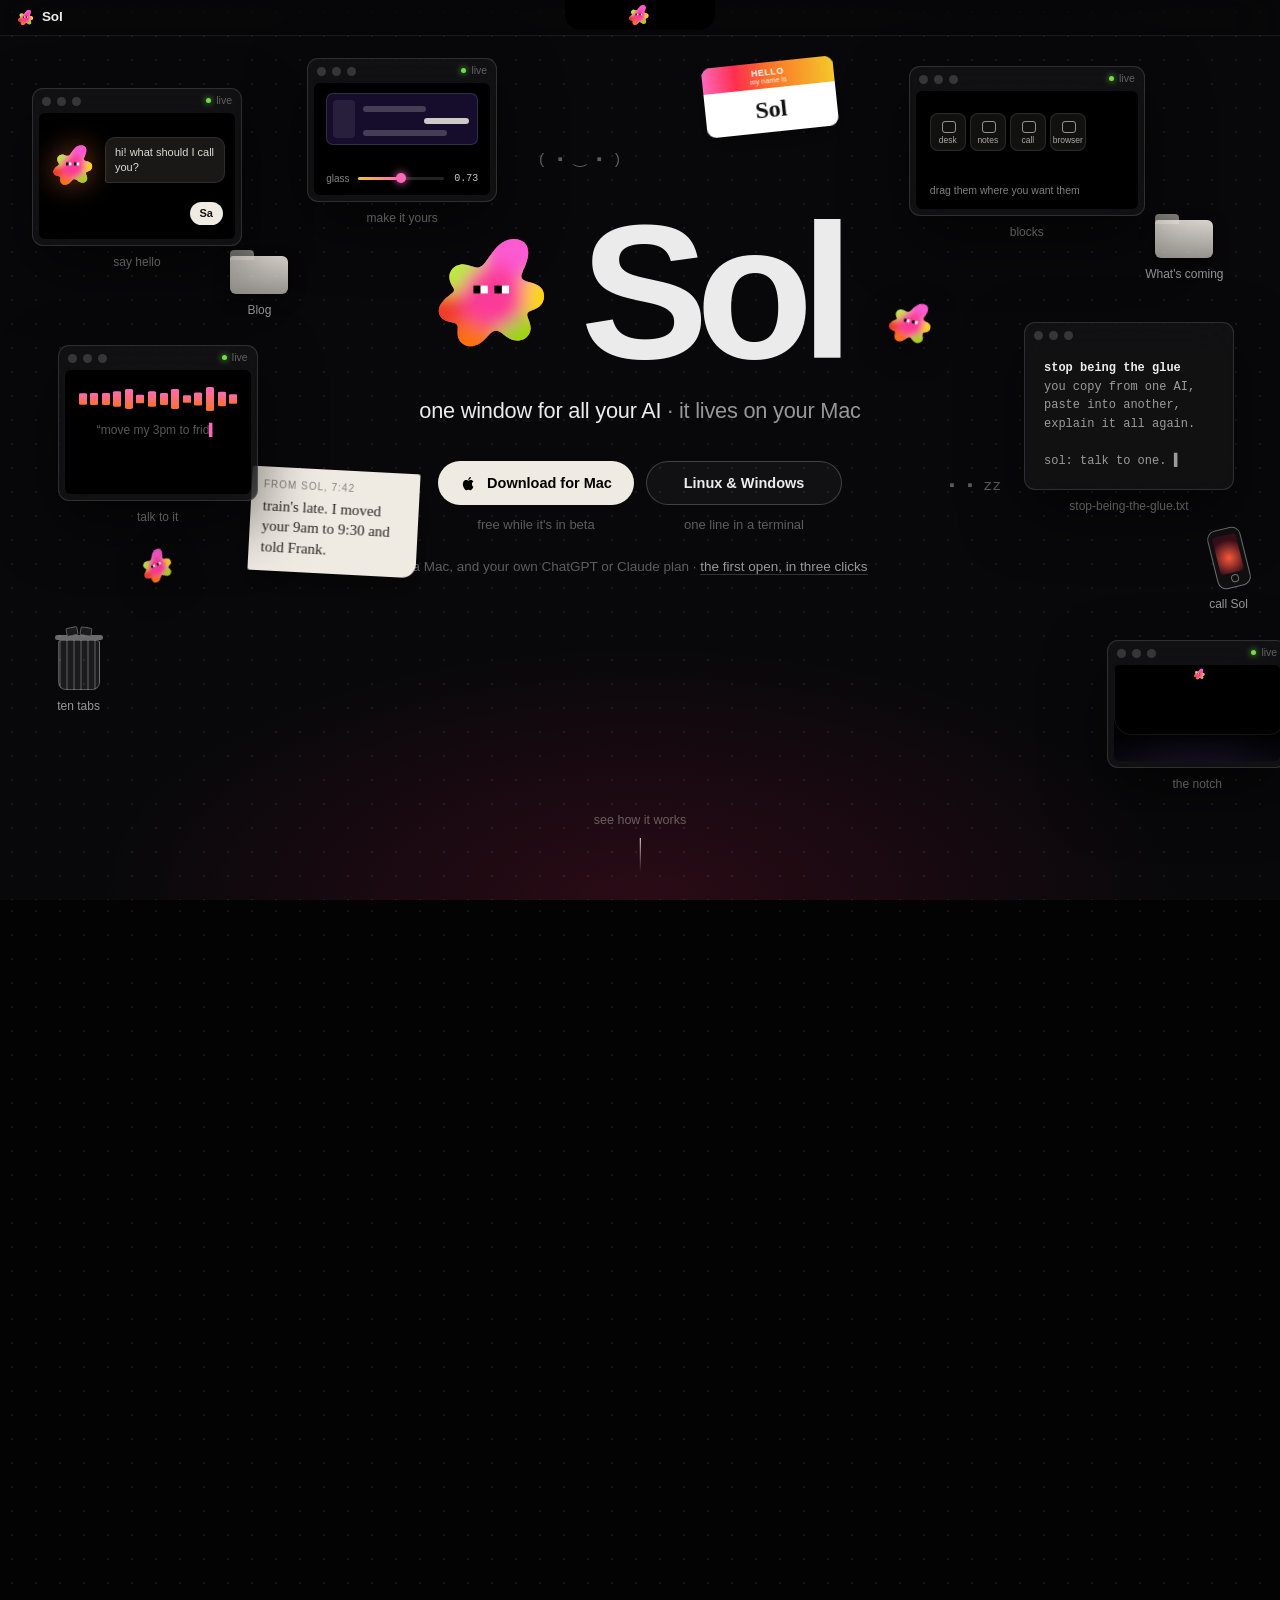
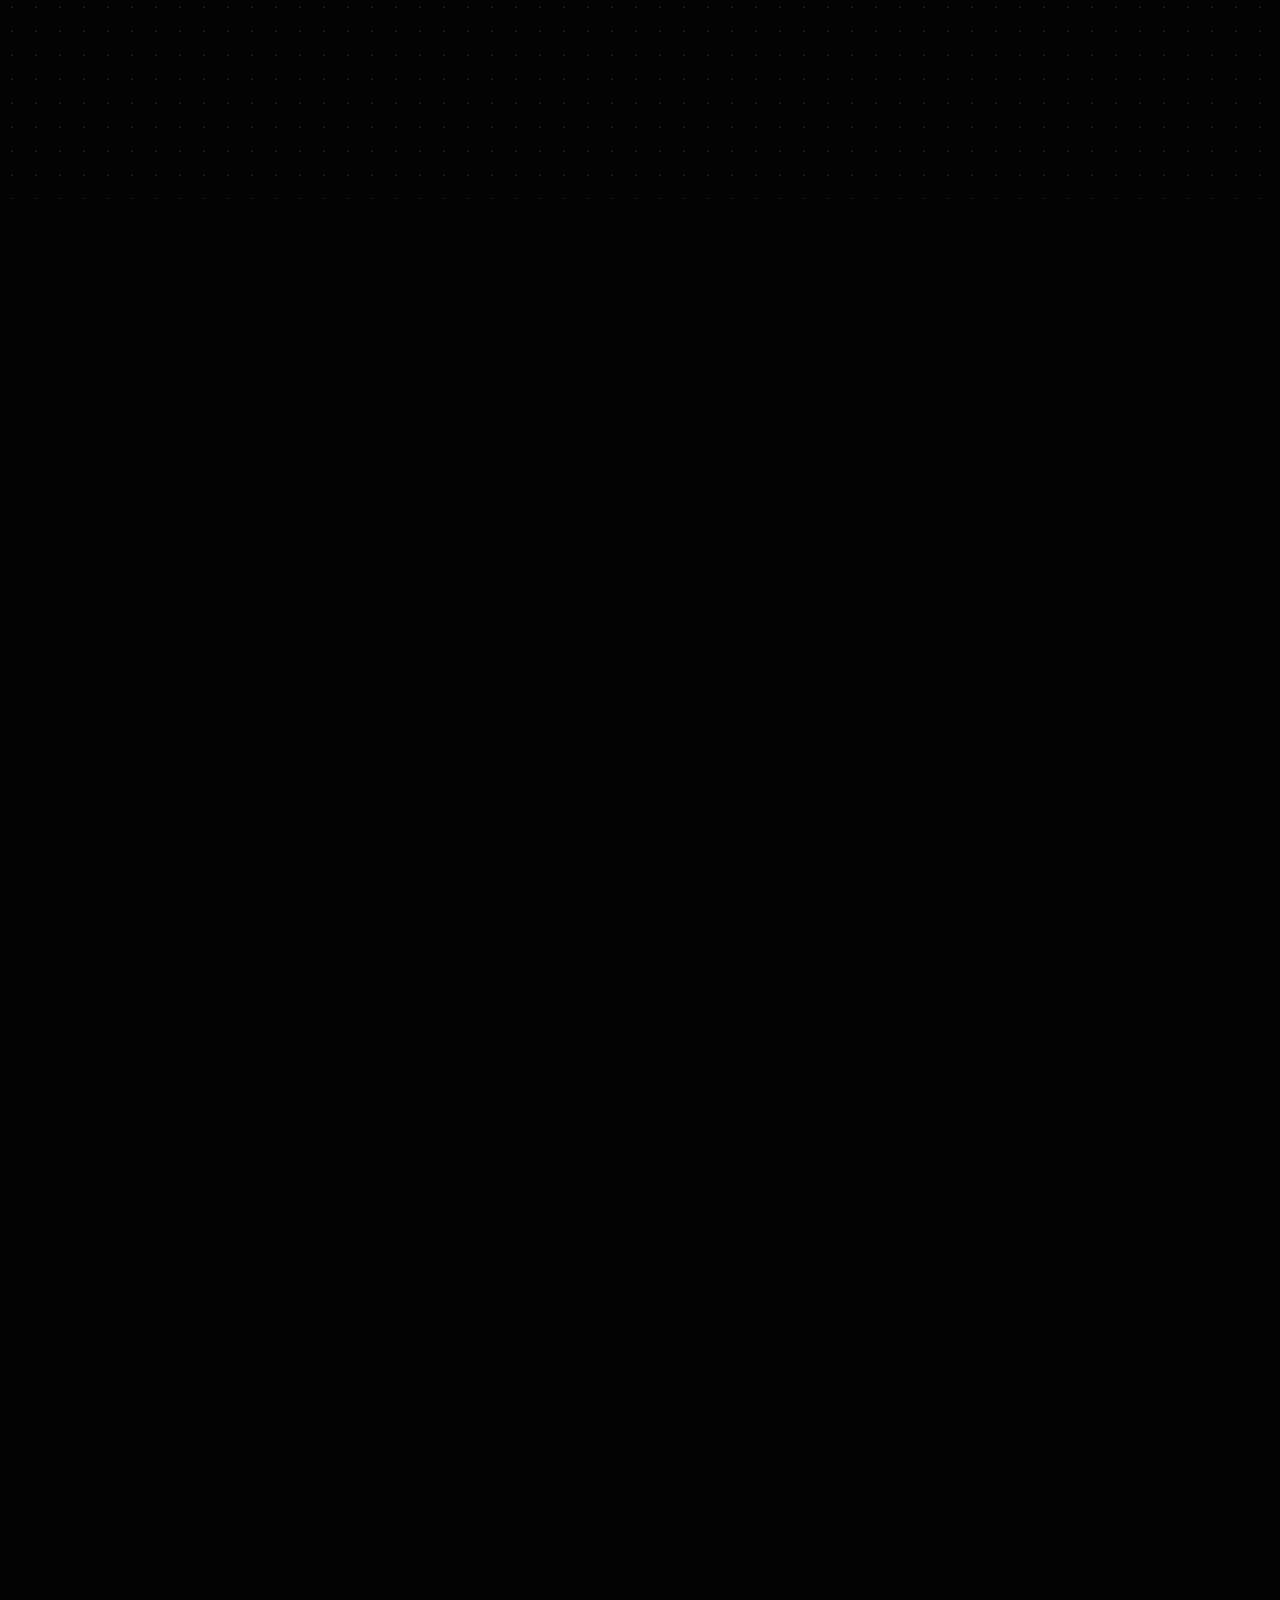
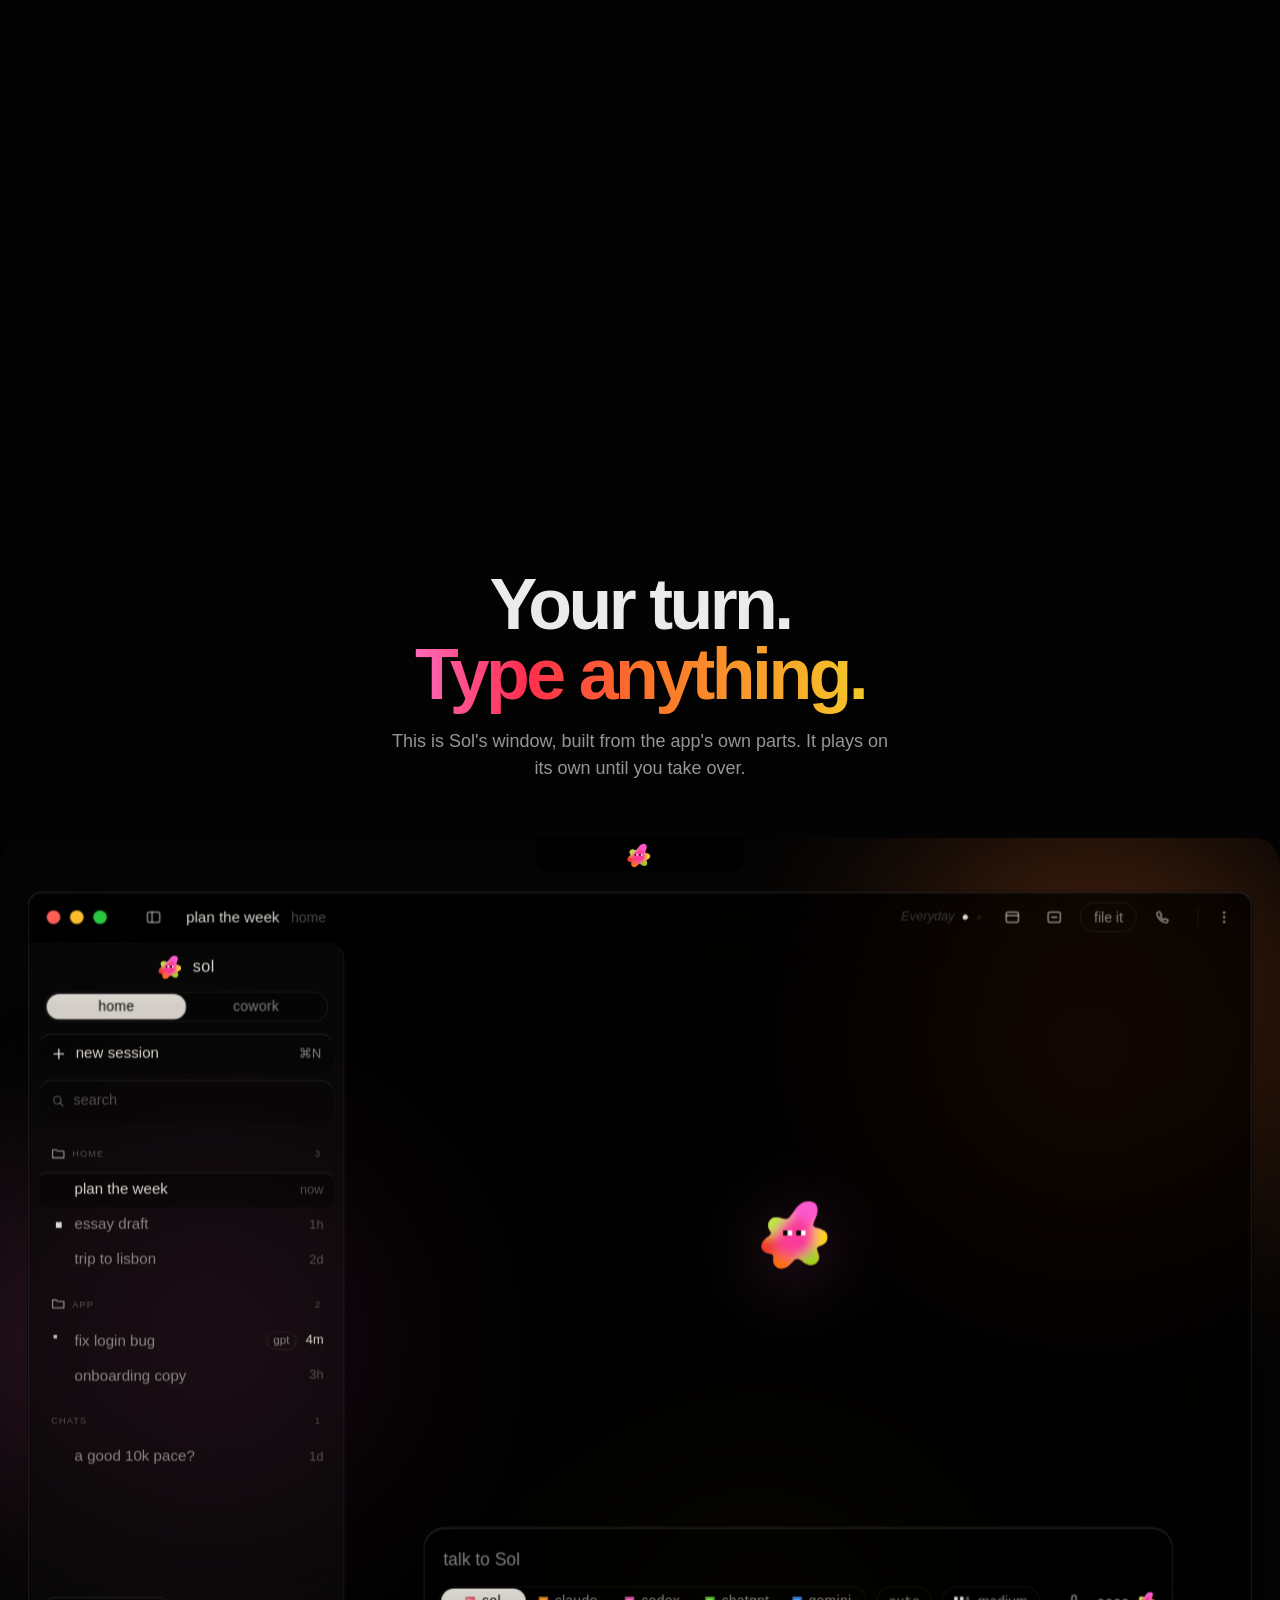
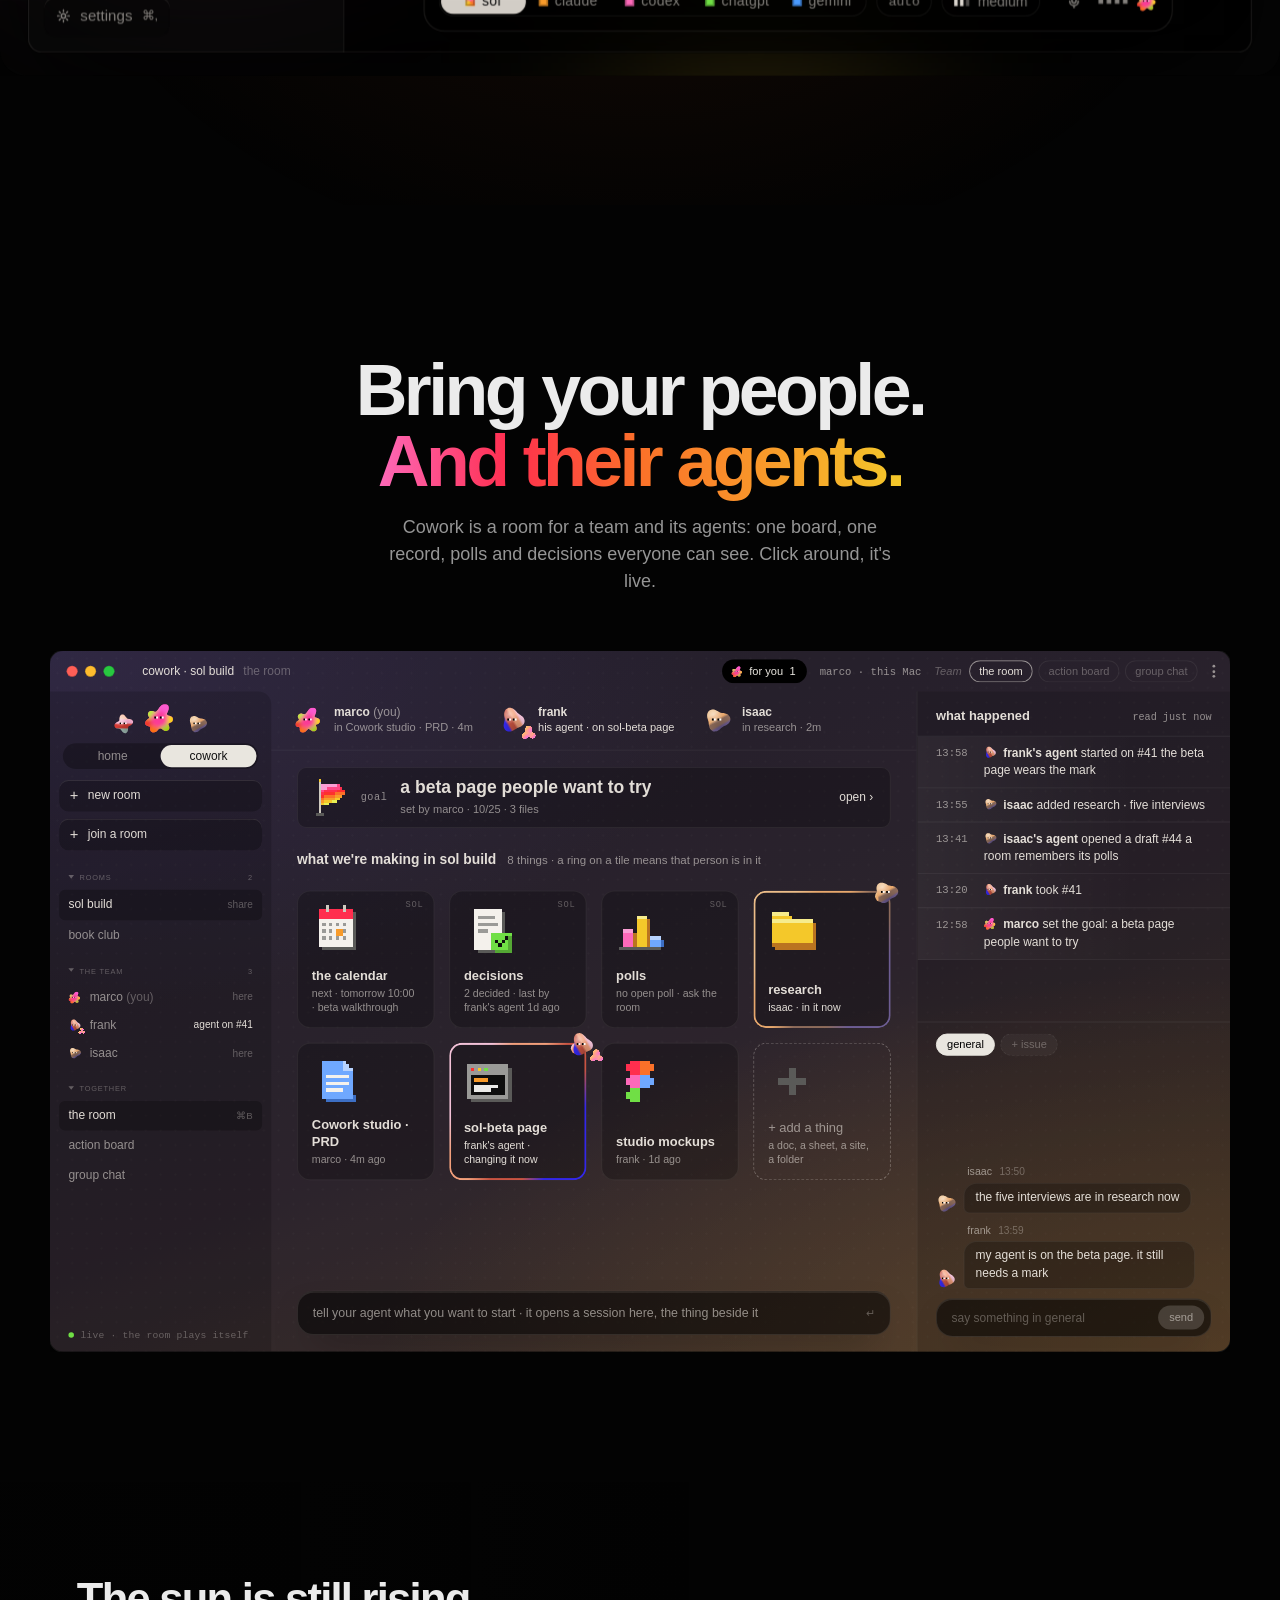
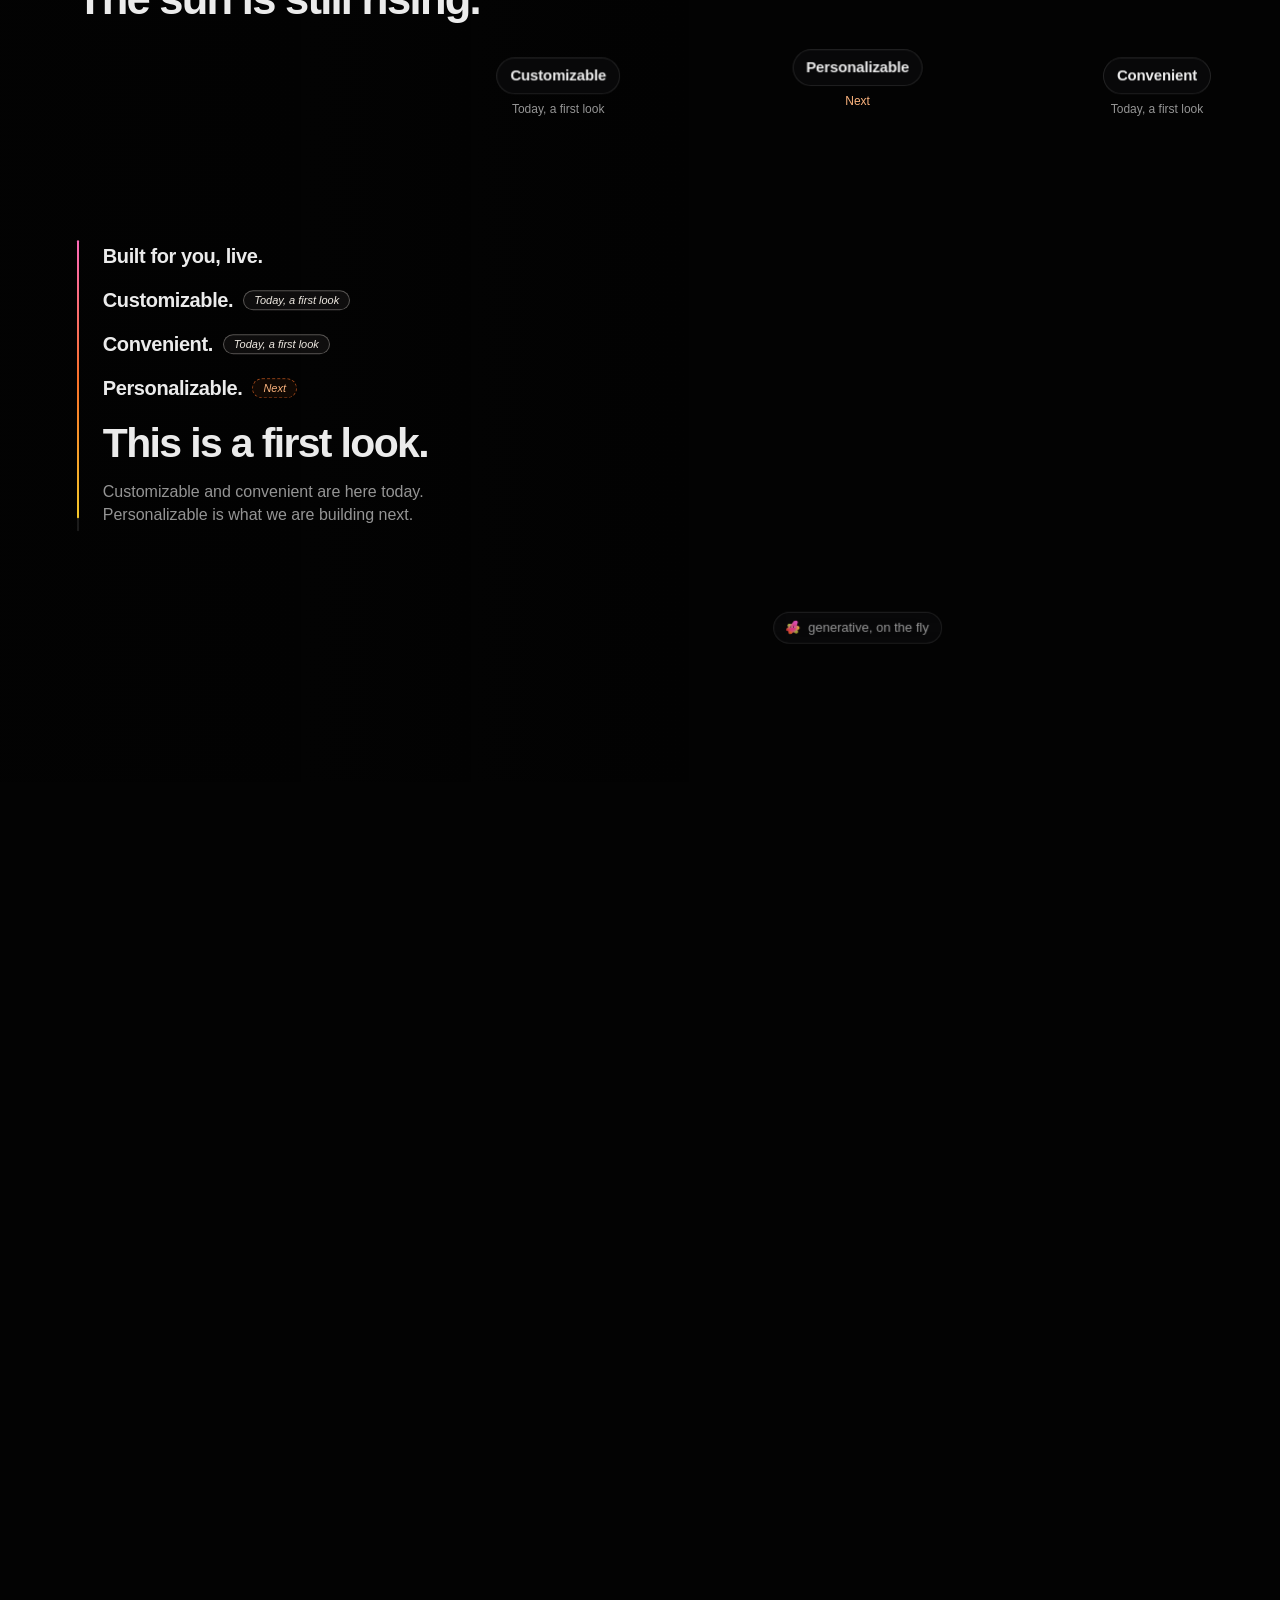
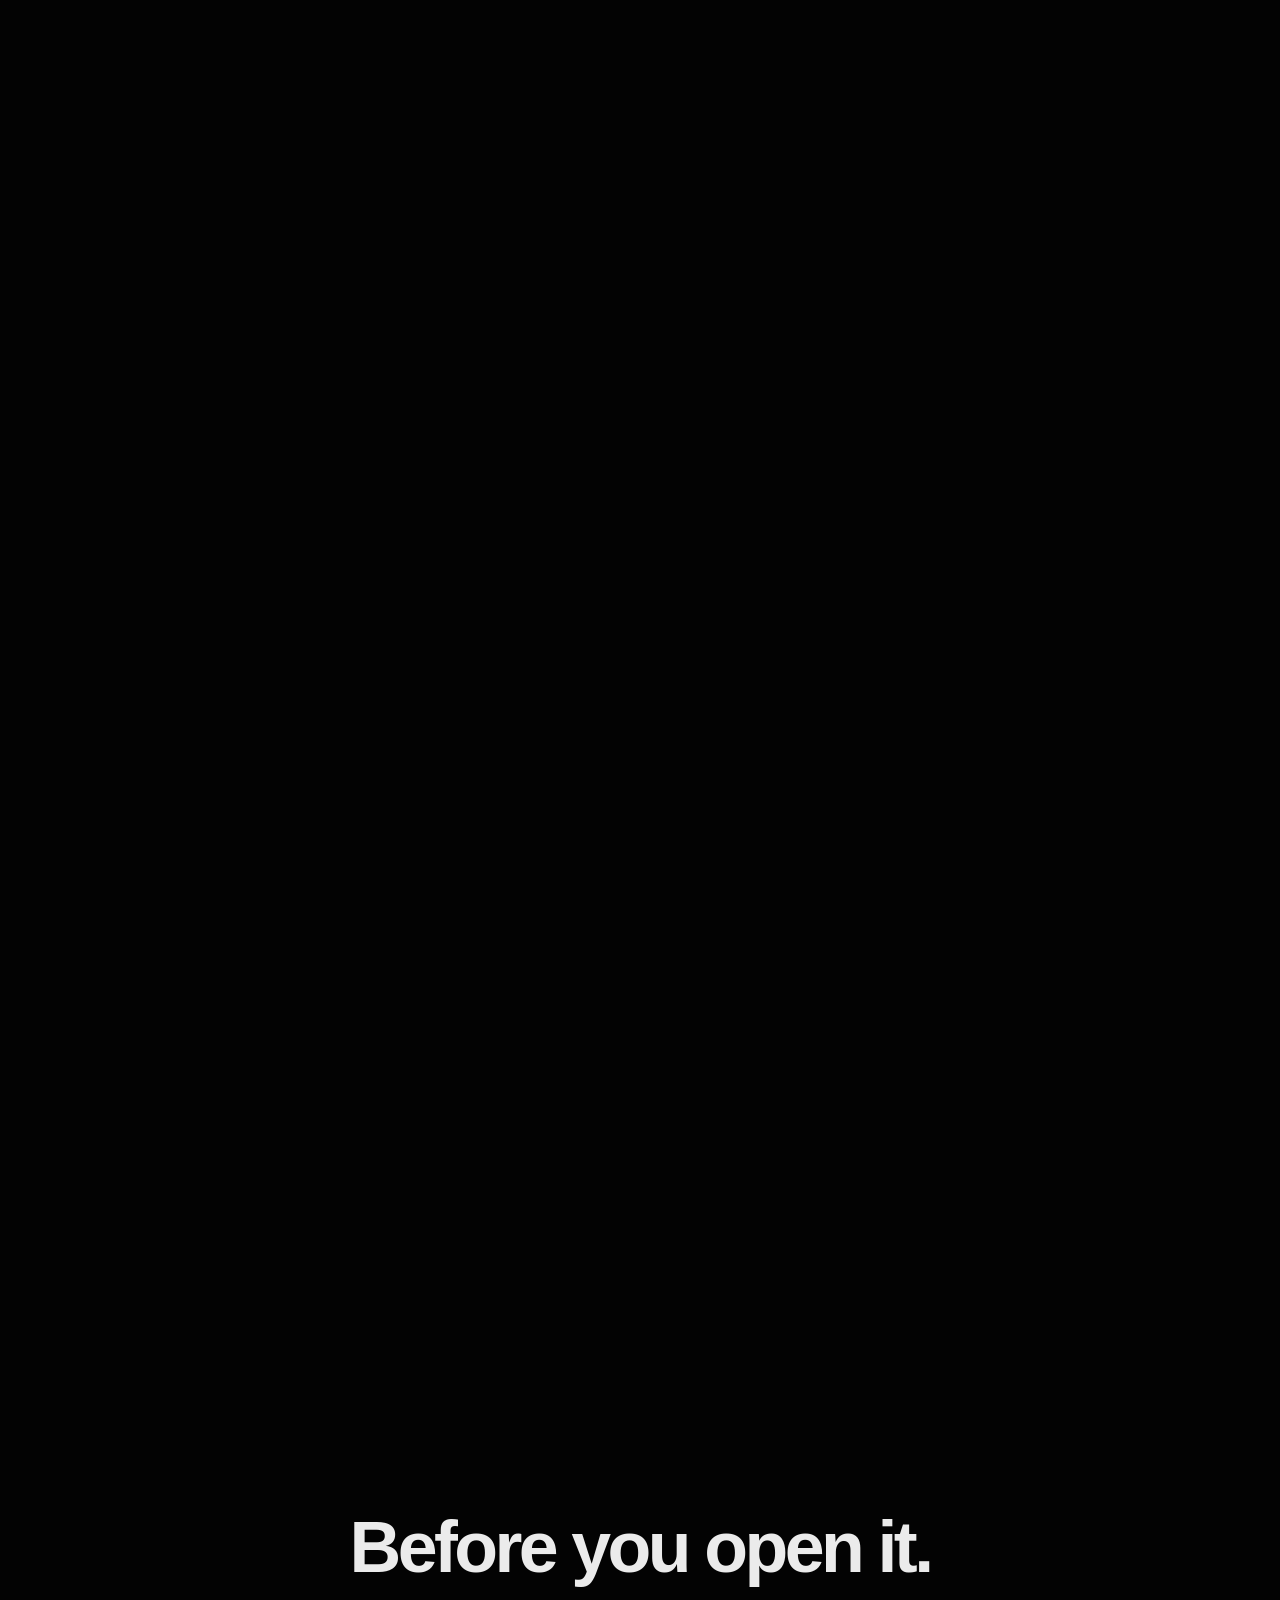
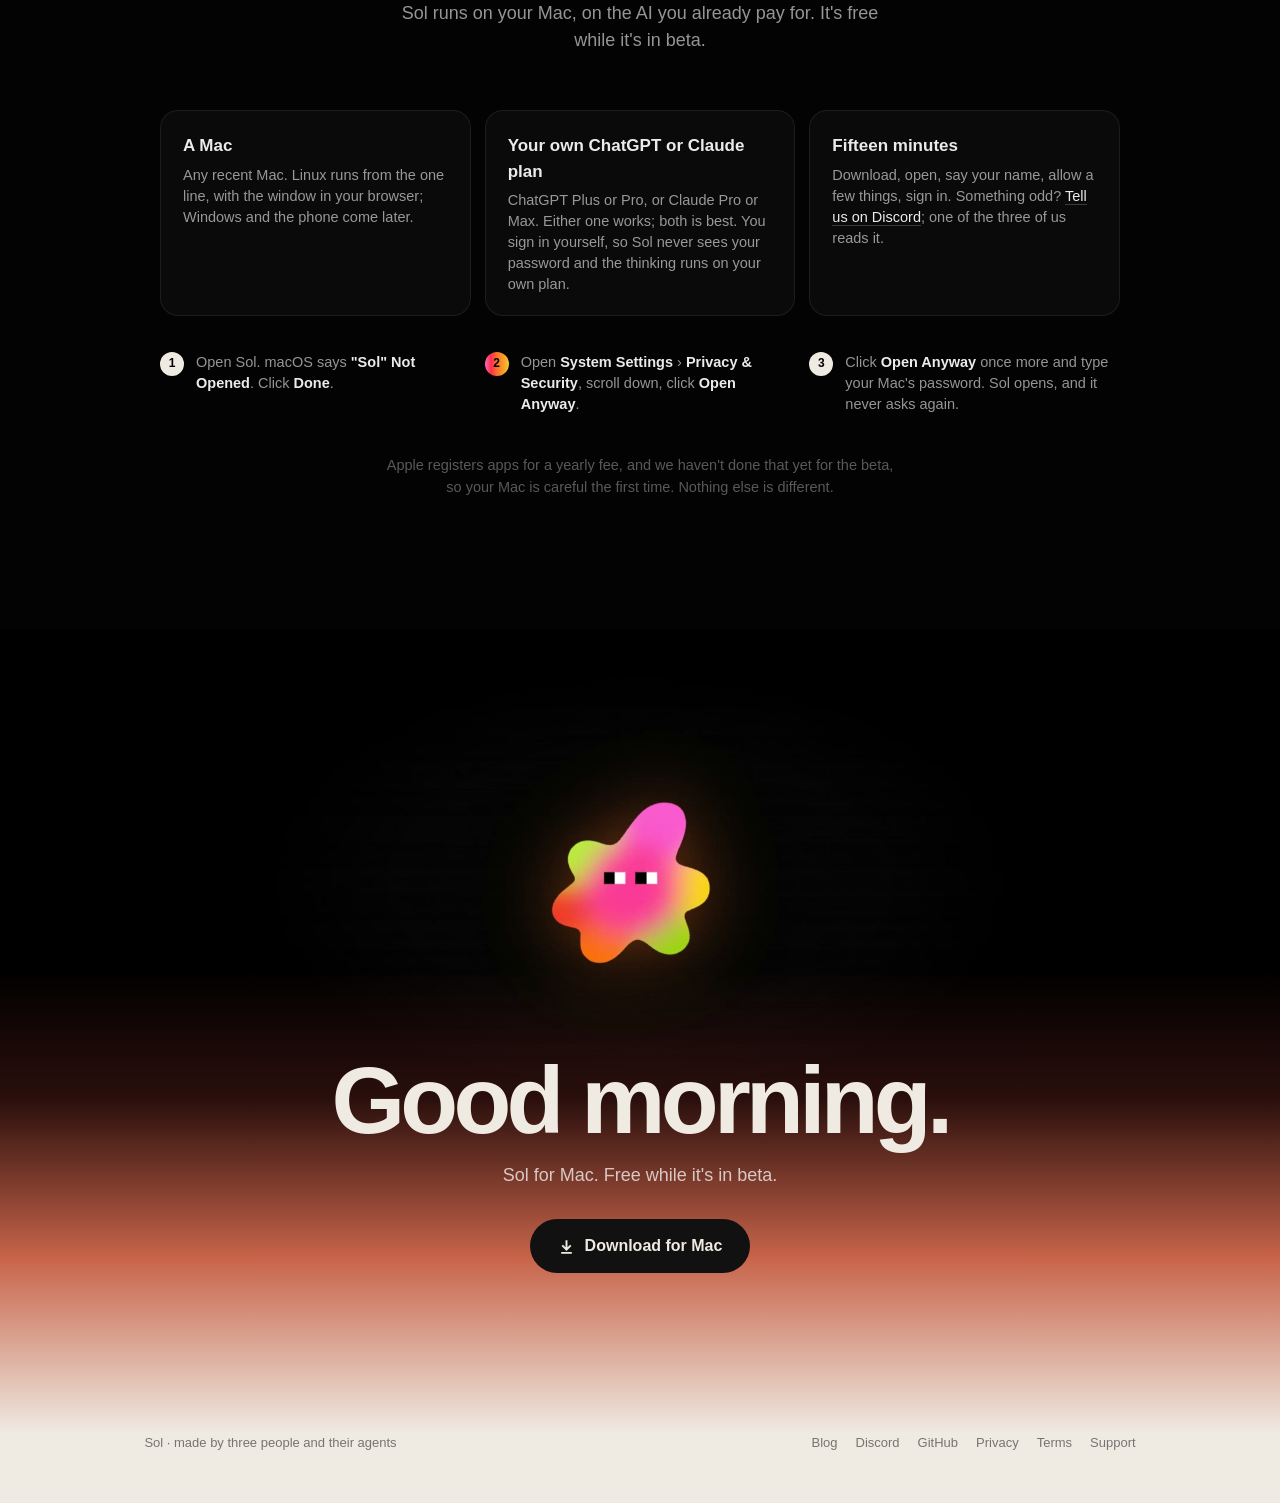
==== commit 1e2ff04e: "Refresh from isaac/product-the-website-before-370 (sol-dev #370): the first open, what you need, foo" ====
--- a/index.html
+++ b/index.html
@@ -4,6 +4,15 @@
 <meta charset="utf-8">
 <meta name="viewport" content="width=device-width,initial-scale=1">
 <title>Sol · one window for all your AI</title>
+<meta name="description" content="Claude, ChatGPT's Codex, your browser, notes and your voice, in one app on your own Mac. Free while it's in beta.">
+<!-- the share card (#370): iMessage, WhatsApp and Discord want absolute addresses. They name the preview until hosting
+     is chosen (#304); then the address changes here and nowhere else. -->
+<meta property="og:type" content="website">
+<meta property="og:url" content="https://w0ngtap.github.io/sol-site/">
+<meta property="og:title" content="Sol · one window for all your AI">
+<meta property="og:description" content="Claude, ChatGPT's Codex, your browser, notes and your voice, in one app on your own Mac. Free while it's in beta.">
+<meta property="og:image" content="https://w0ngtap.github.io/sol-site/media/window.png">
+<meta name="twitter:card" content="summary_large_image">
 <!-- Sol's website, the home page. Marco, 2026-10-27: on first sight you can download; around it, other ways in.
      The first screen is a Mac desktop (after heyclicky's, his reference): the menu bar with Sol's notch, Sol and the
      download in the middle, and around it live little demos, icons and stickers that each open something (desk.js,
@@ -205,6 +214,24 @@
   .desk .cue i { width:1px; height:34px; background:linear-gradient(var(--pearl), transparent); animation:cue 2.2s ease-in-out infinite; transform-origin:top; }
   @keyframes cue { 0% { transform:scaleY(0); } 50% { transform:scaleY(1); } 100% { transform:scaleY(1); opacity:0; } }
 
+  /* the hero's one line of needs (#370): what a friend must have, and the way to the first open */
+  .desk .needs { margin:22px 0 0; font-size:13.5px; color:var(--mute); }
+  .desk .needs a { color:var(--dim); border-bottom:1px solid rgba(255,255,255,.18); } .desk .needs a:hover { color:var(--ink); border-color:var(--ink); }
+
+  /* ================= BEFORE YOU OPEN IT (#370): what you need, and macOS's one-time Open Anyway ================= */
+  #open .need { display:grid; grid-template-columns:repeat(3, 1fr); gap:14px; width:min(960px, 100% - 64px); margin:0 auto; text-align:left; }
+  #open .need > div { padding:22px 22px 20px; border-radius:18px; border:1px solid var(--hair); background:rgba(255,255,255,.03); }
+  #open .need b { display:block; font-size:17px; font-weight:600; margin-bottom:6px; }
+  #open .need p { margin:0; font-size:14.5px; color:var(--dim); line-height:1.45; }
+  #open .need p a { color:var(--ink); border-bottom:1px solid rgba(255,255,255,.2); }
+  #open ol { list-style:none; counter-reset:s; display:grid; grid-template-columns:repeat(3, 1fr); gap:14px; width:min(960px, 100% - 64px); margin:36px auto 0; padding:0; text-align:left; }
+  #open li { counter-increment:s; display:grid; grid-template-columns:26px 1fr; gap:10px; font-size:14.5px; color:var(--dim); line-height:1.45; }
+  #open li::before { content:counter(s); width:24px; height:24px; border-radius:50%; display:grid; place-items:center; font-size:12px; font-weight:600; color:#000; background:var(--pearl); }
+  #open li b { color:var(--ink); font-weight:600; }
+  #open li.here::before { background:var(--acc); }
+  #open > p.why { margin-top:40px; margin-bottom:0; font-size:14.5px; color:var(--mute); }
+  @media (max-width:900px) { #open .need, #open ol { grid-template-columns:1fr; } }
+
   /* ================= END ================= */
   #end { padding:40px 6% 0; text-align:center; background:linear-gradient(#000, #000 340px, #2a0f0c 470px, #c8644a 72%, var(--pearl) 92%); color:#111; }
   /* the film (Higgsfield, from the real creature): it wakes, the sun comes up behind it, and it holds there */
@@ -241,6 +268,7 @@
       <div><button class="ghost" id="lineBtn">Linux &amp; Windows</button><small>one line in a terminal</small></div>
     </div>
     <div class="line" id="line"><span>curl -fsSL https://marcocyl04-ux.github.io/sol-beta/install | sh</span><button>copy</button></div>
+    <p class="needs">a Mac, and your own ChatGPT or Claude plan · <a href="#open">the first open, in three clicks</a></p>
   </div>
 
   <a class="cue" href="#see">see how it works<i></i></a>
@@ -276,12 +304,28 @@
 <section class="solpillars" id="road"></section>
 
 <!-- ============ END ============ -->
+<section id="open" class="chapter">
+  <h2>Before you open it.</h2>
+  <p>Sol runs on your Mac, on the AI you already pay for. It's free while it's in beta.</p>
+  <div class="need">
+    <div><b>A Mac</b><p>Any recent Mac. Linux runs from the one line, with the window in your browser; Windows and the phone come later.</p></div>
+    <div><b>Your own ChatGPT or Claude plan</b><p>ChatGPT Plus or Pro, or Claude Pro or Max. Either one works; both is best. You sign in yourself, so Sol never sees your password and the thinking runs on your own plan.</p></div>
+    <div><b>Fifteen minutes</b><p>Download, open, say your name, allow a few things, sign in. Something odd? <a href="https://discord.gg/f2CHmYDDZV">Tell us on Discord</a>; one of the three of us reads it.</p></div>
+  </div>
+  <ol>
+    <li><span>Open Sol. macOS says <b>"Sol" Not Opened</b>. Click <b>Done</b>.</span></li>
+    <li class="here"><span>Open <b>System Settings</b> › <b>Privacy &amp; Security</b>, scroll down, click <b>Open Anyway</b>.</span></li>
+    <li><span>Click <b>Open Anyway</b> once more and type your Mac's password. Sol opens, and it never asks again.</span></li>
+  </ol>
+  <p class="why">Apple registers apps for a yearly fee, and we haven't done that yet for the beta, so your Mac is careful the first time. Nothing else is different.</p>
+</section>
+
 <section id="end">
   <video class="dawnfilm" src="media/films/creature-alive.mp4" poster="media/films/creature-alive.jpg" muted playsinline preload="auto" aria-hidden="true"></video>
   <h2 id="download">Good morning.</h2>
   <p>Sol for Mac. Free while it's in beta.</p>
   <a class="dl" data-dl href="#"><svg viewBox="0 0 16 16" fill="none" stroke="currentColor" stroke-width="1.8"><path d="M8 2v9M4 7l4 4 4-4M3 14h10"/></svg>Download for Mac</a>
-  <footer class="foot"><span>Sol · made by three people and their agents</span><span><a href="blog.html">Blog</a><a href="#">GitHub</a><a href="#">Discord</a></span></footer>
+  <footer class="foot"><span>Sol · made by three people and their agents</span><span><a href="blog.html">Blog</a><a href="https://discord.gg/f2CHmYDDZV">Discord</a><a href="https://github.com/marcocyl04-ux/sol-beta">GitHub</a><a href="https://marcocyl04-ux.github.io/sol-beta/privacy.html">Privacy</a><a href="https://marcocyl04-ux.github.io/sol-beta/terms.html">Terms</a><a href="https://marcocyl04-ux.github.io/sol-beta/support.html">Support</a></span></footer>
 </section>
 
 
